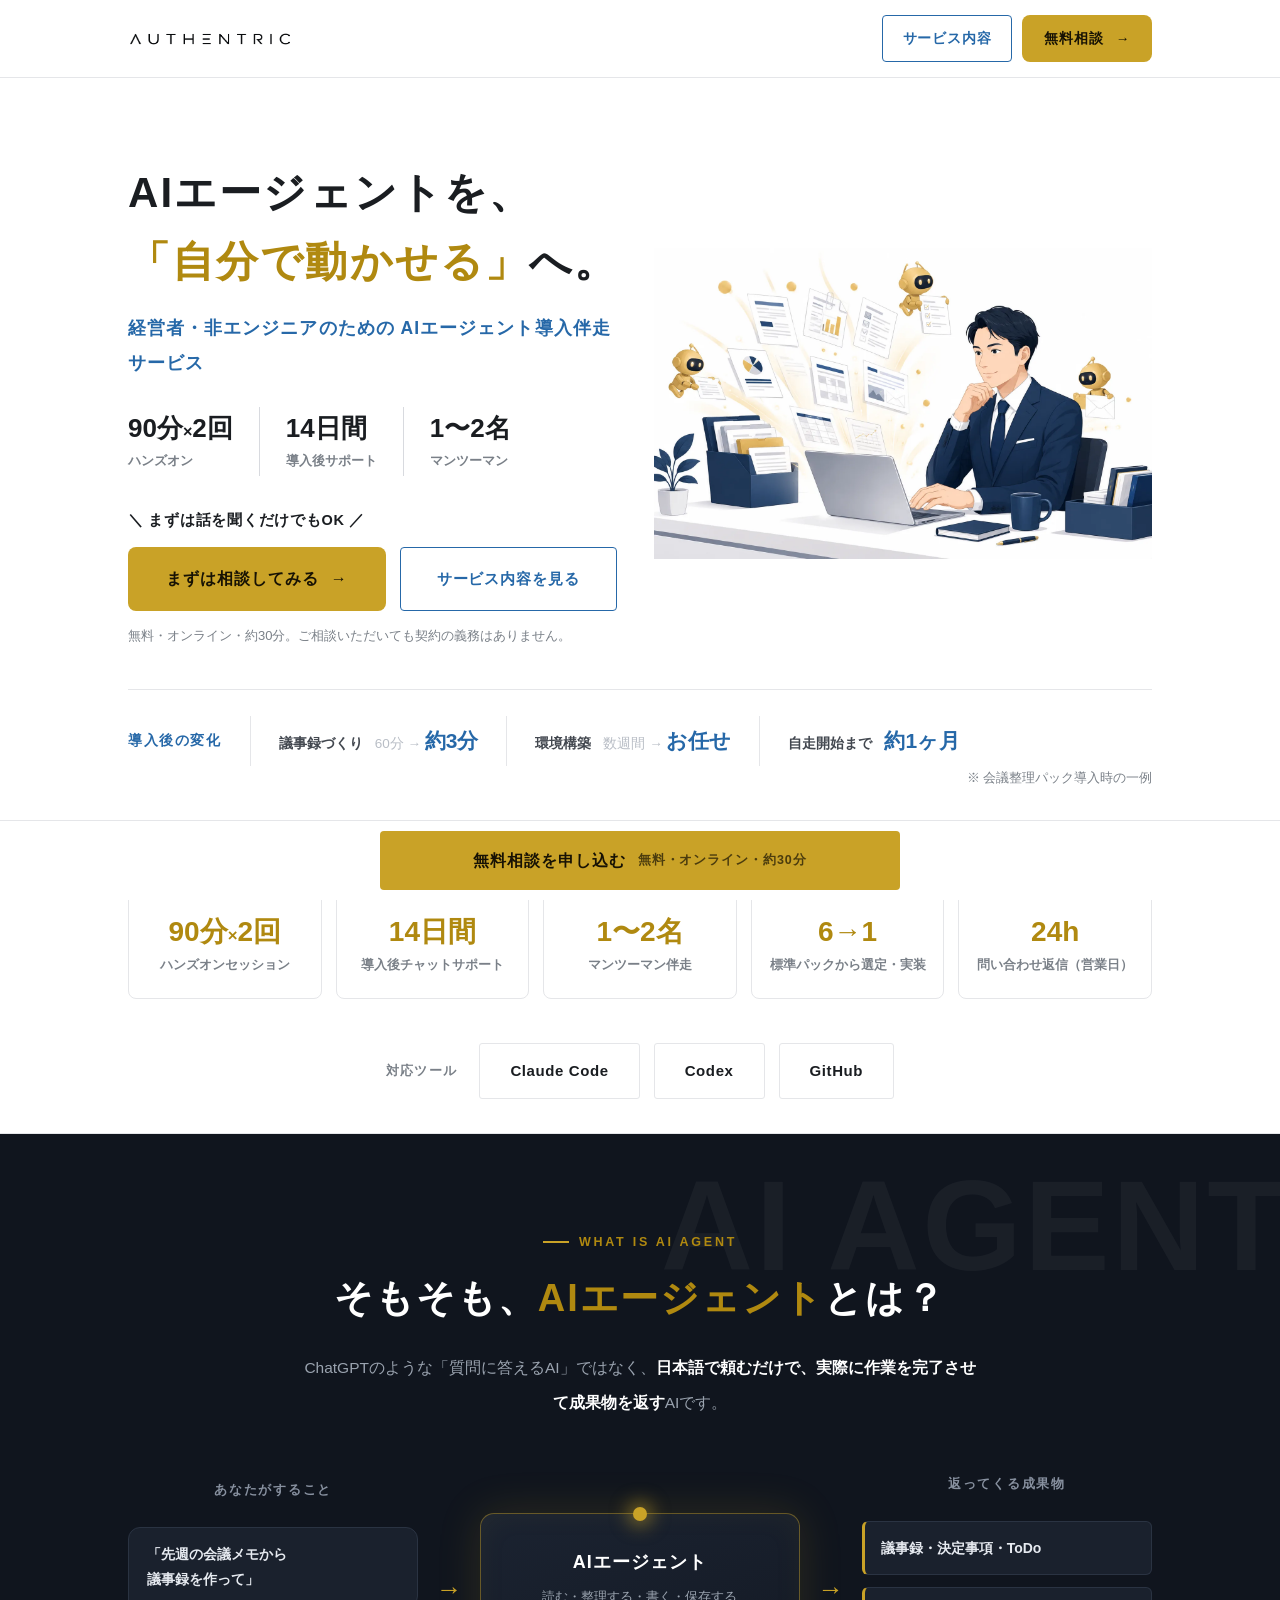
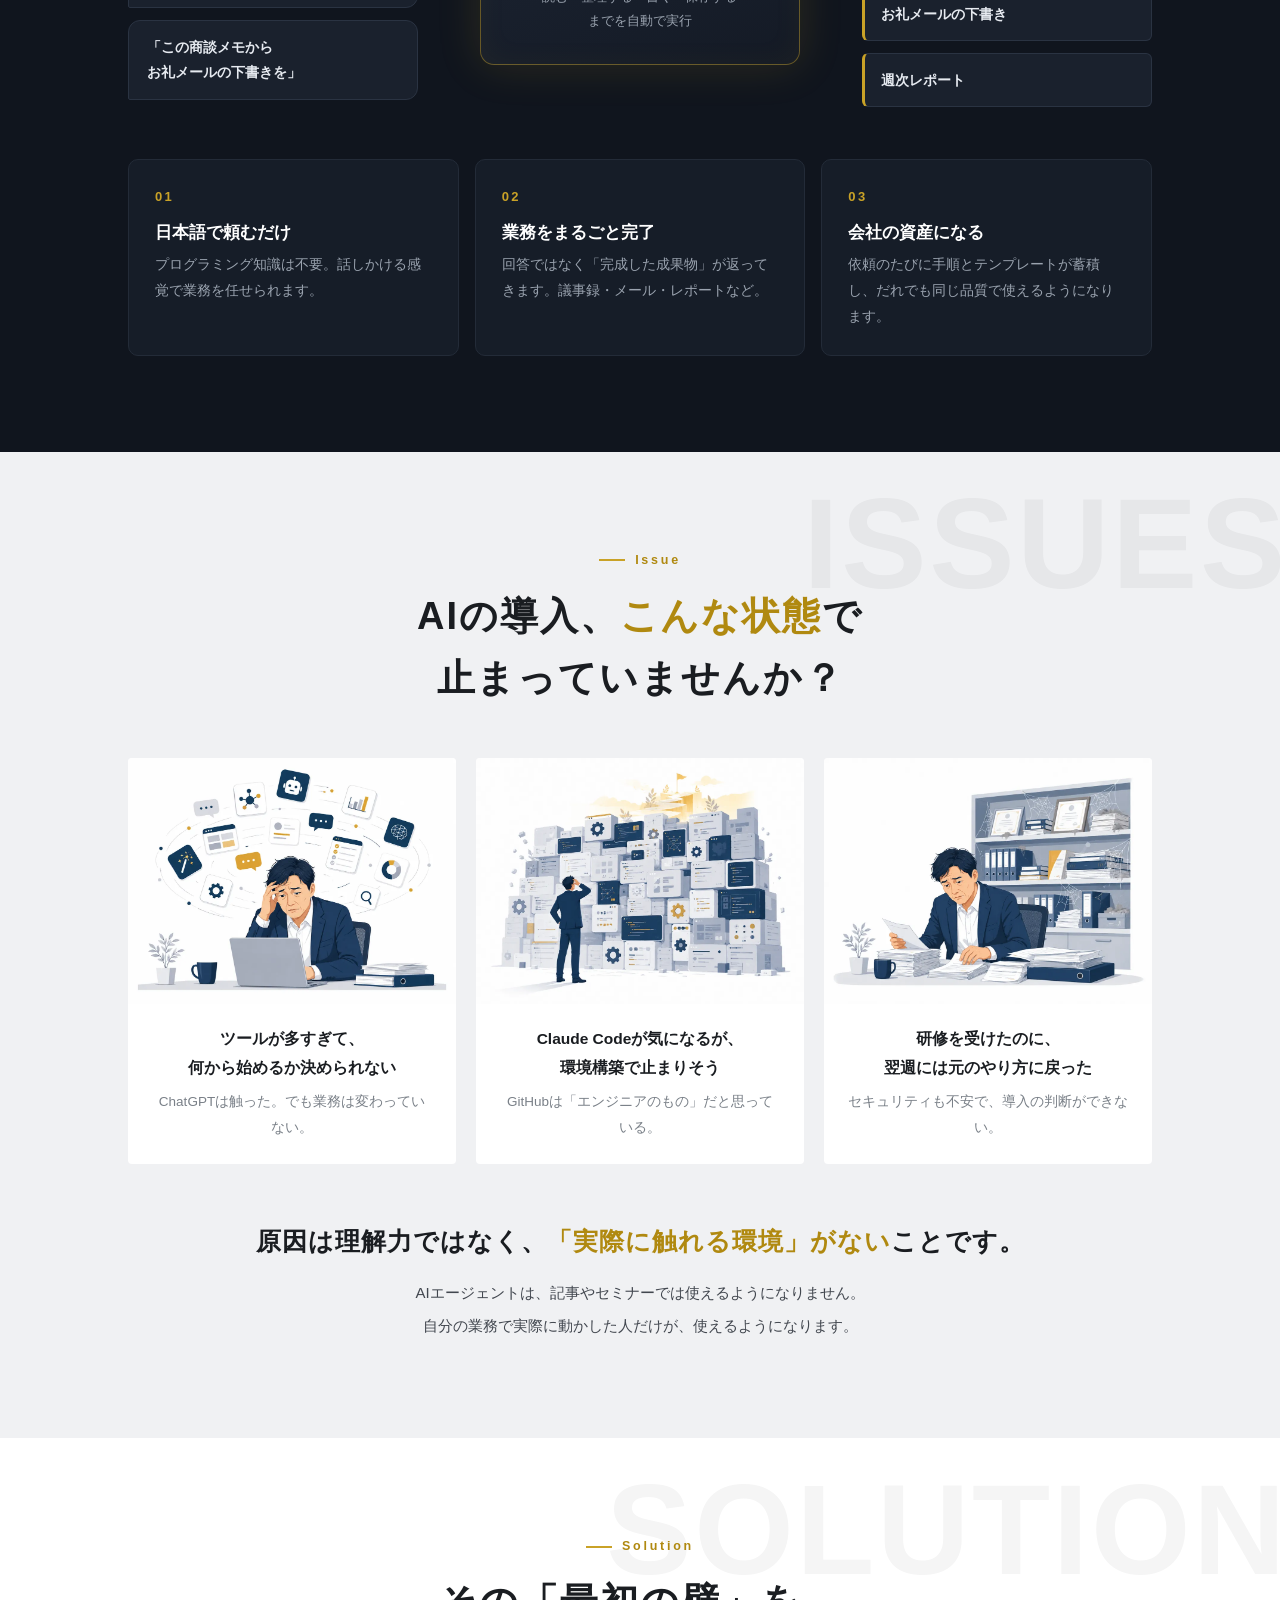
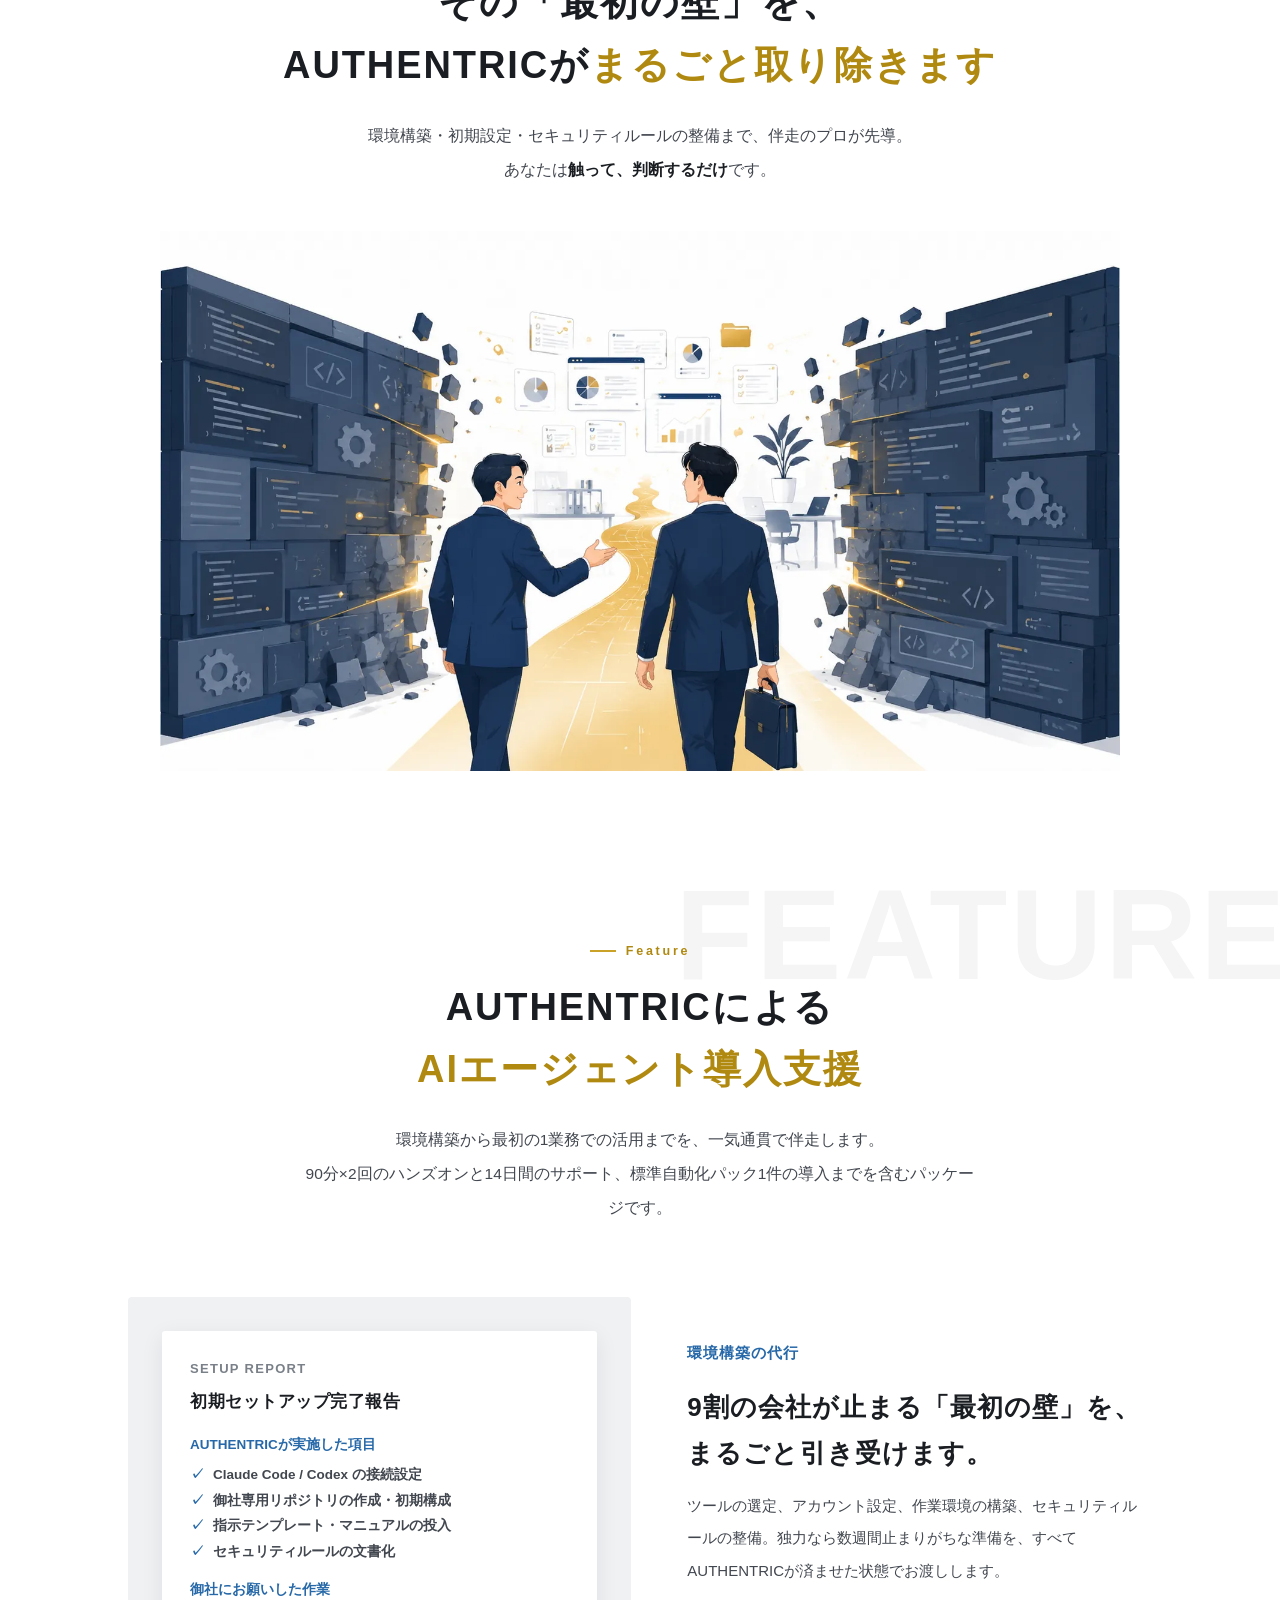
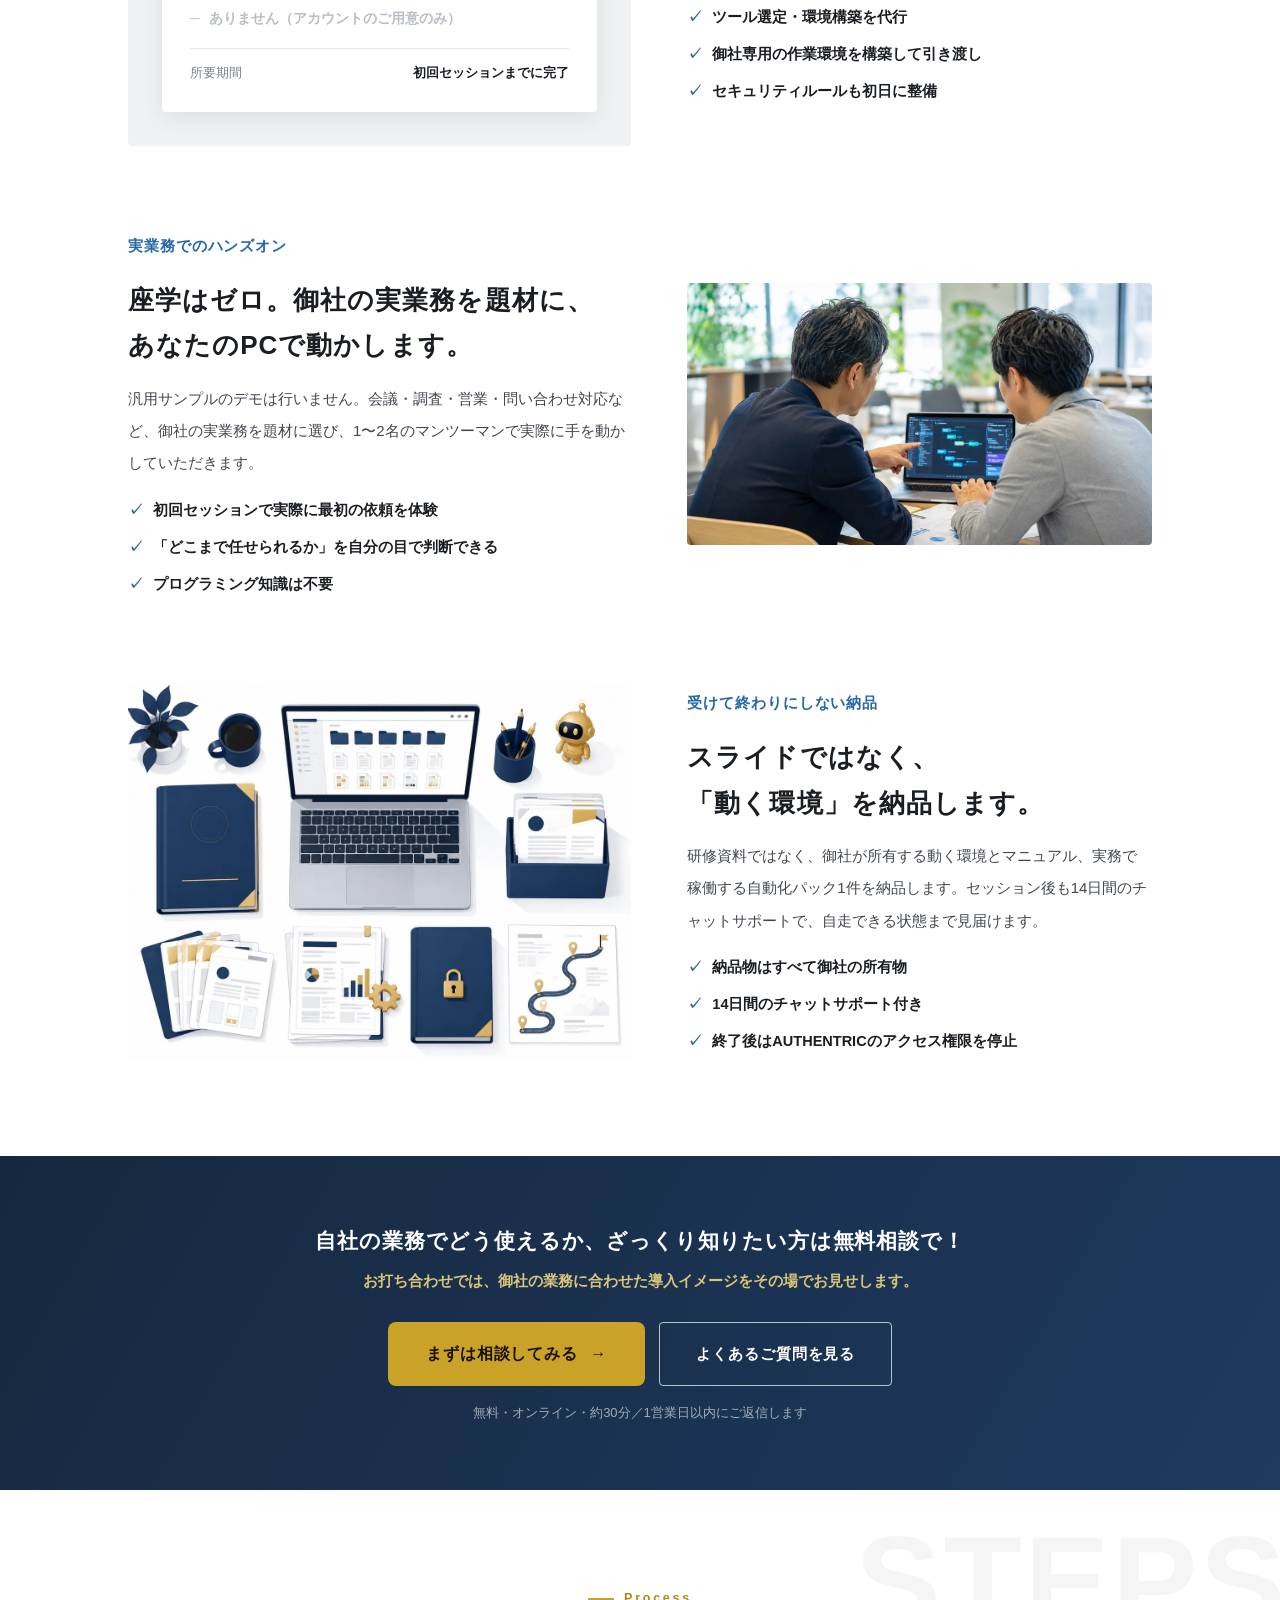
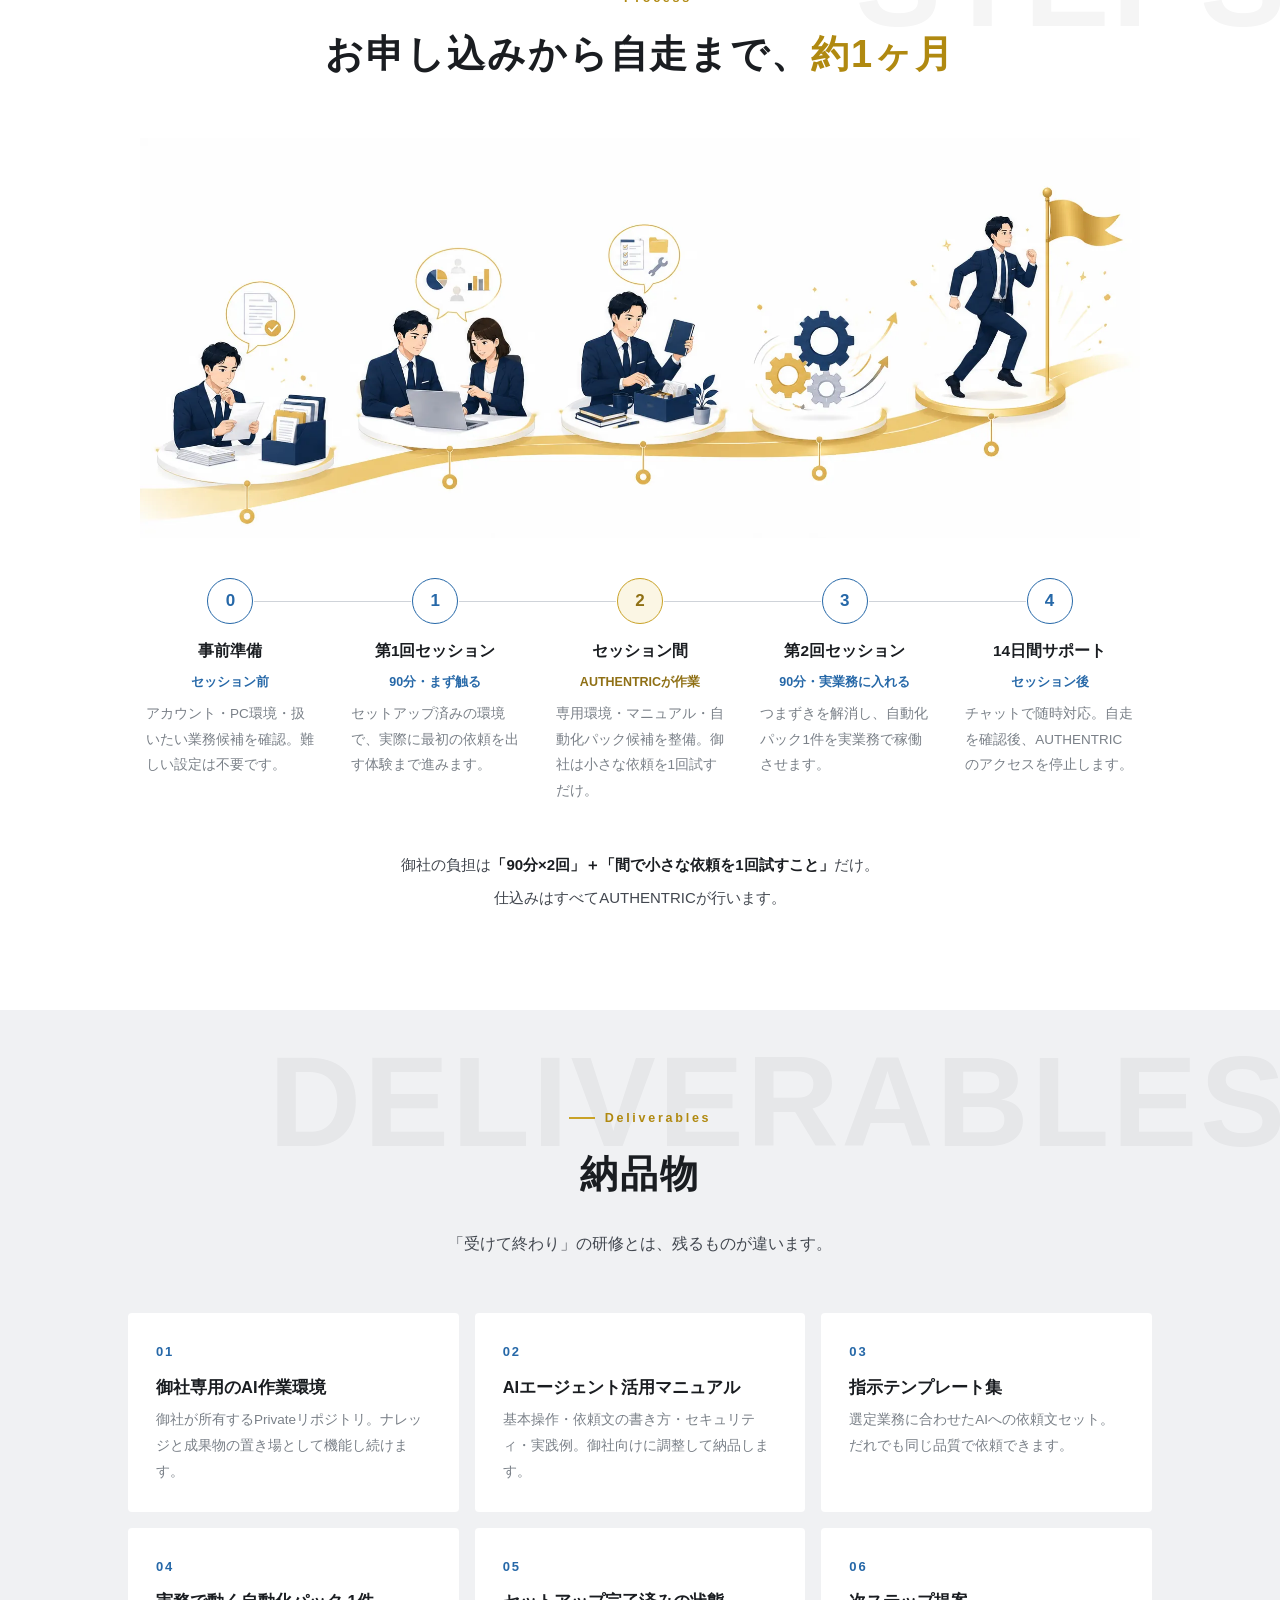
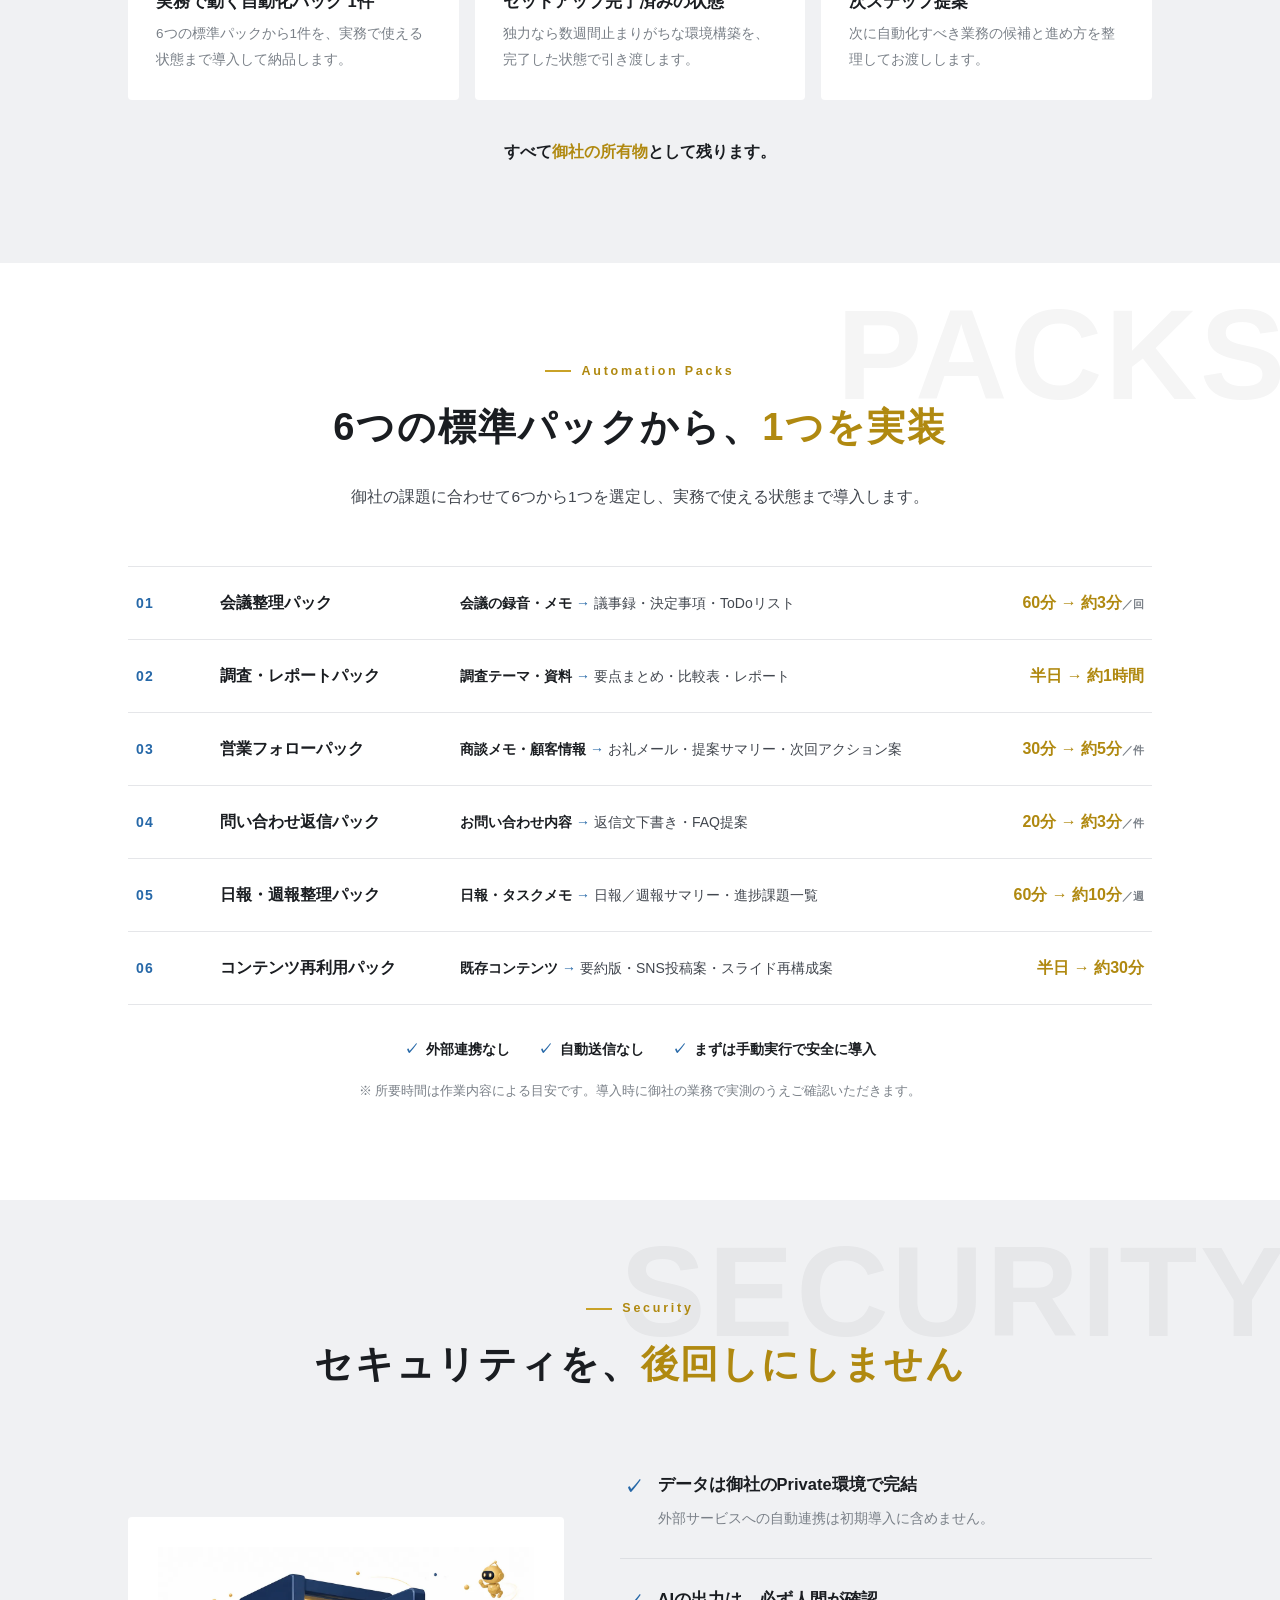
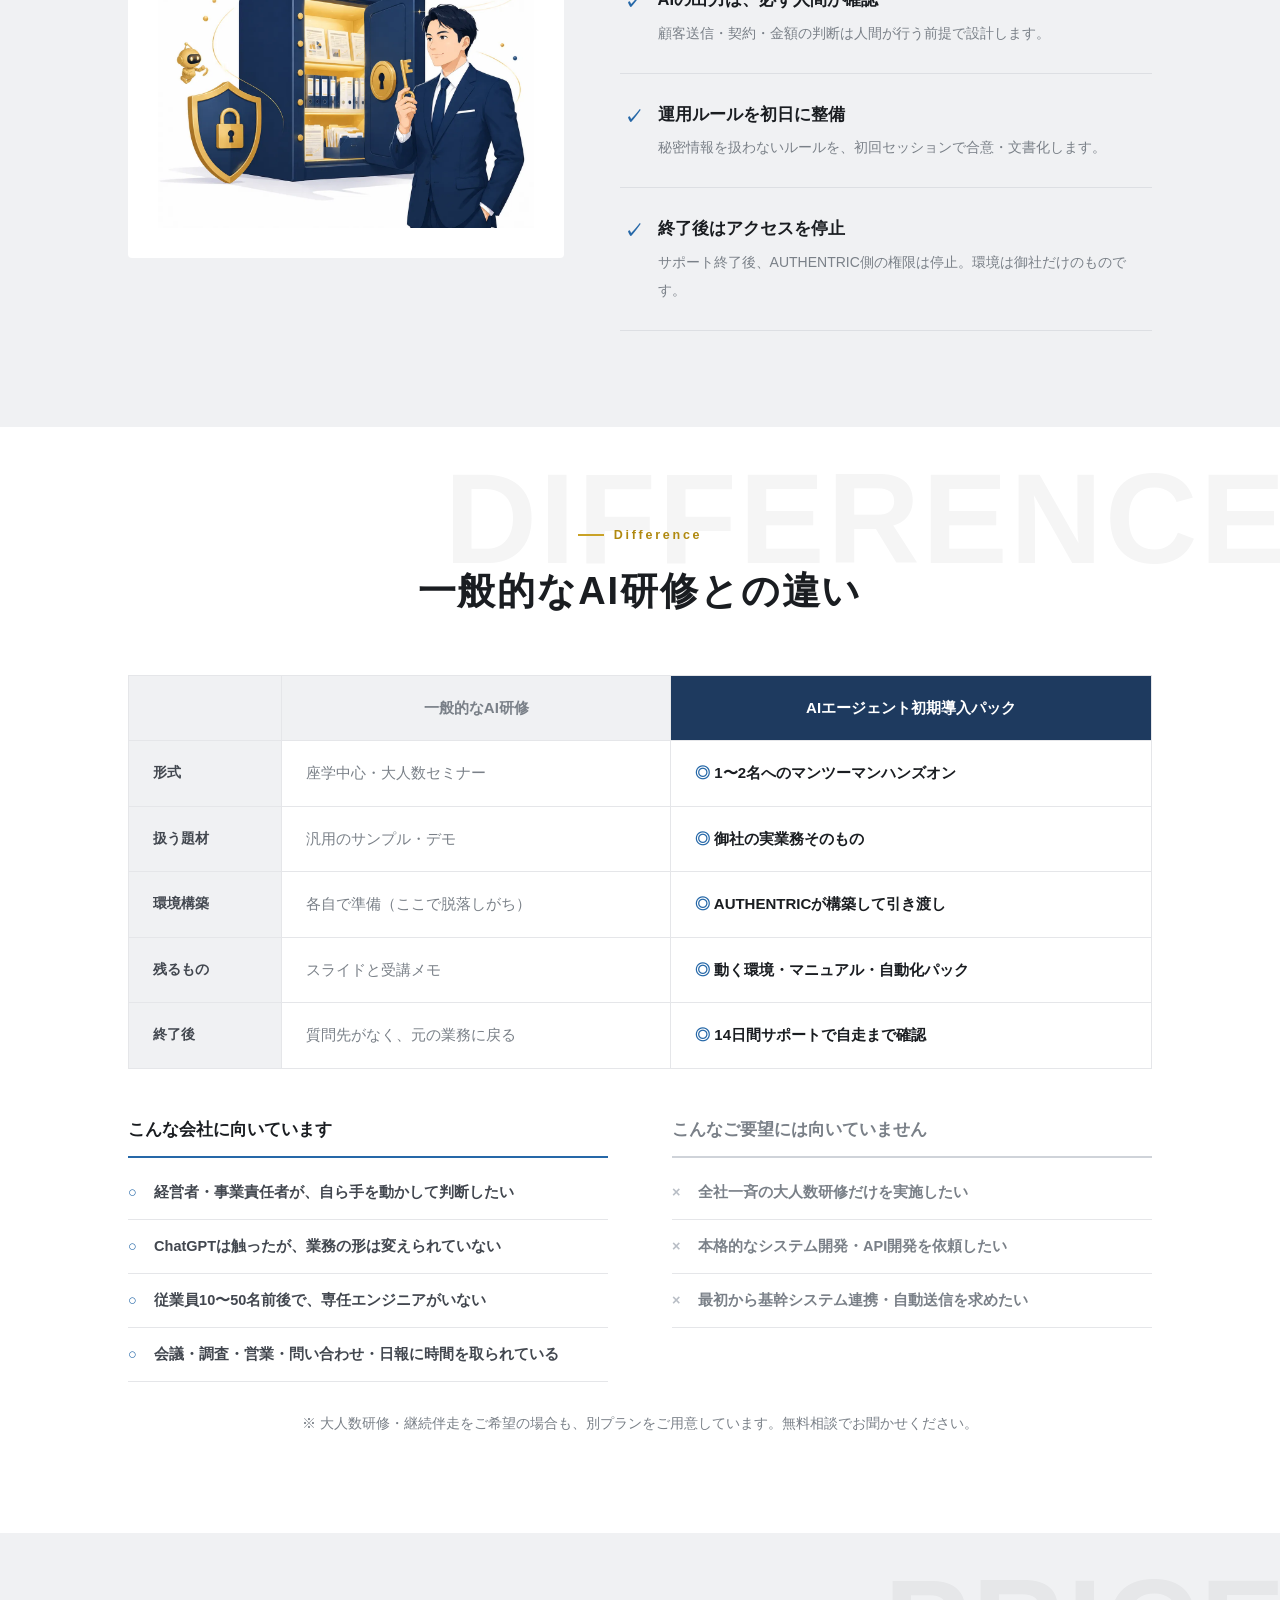
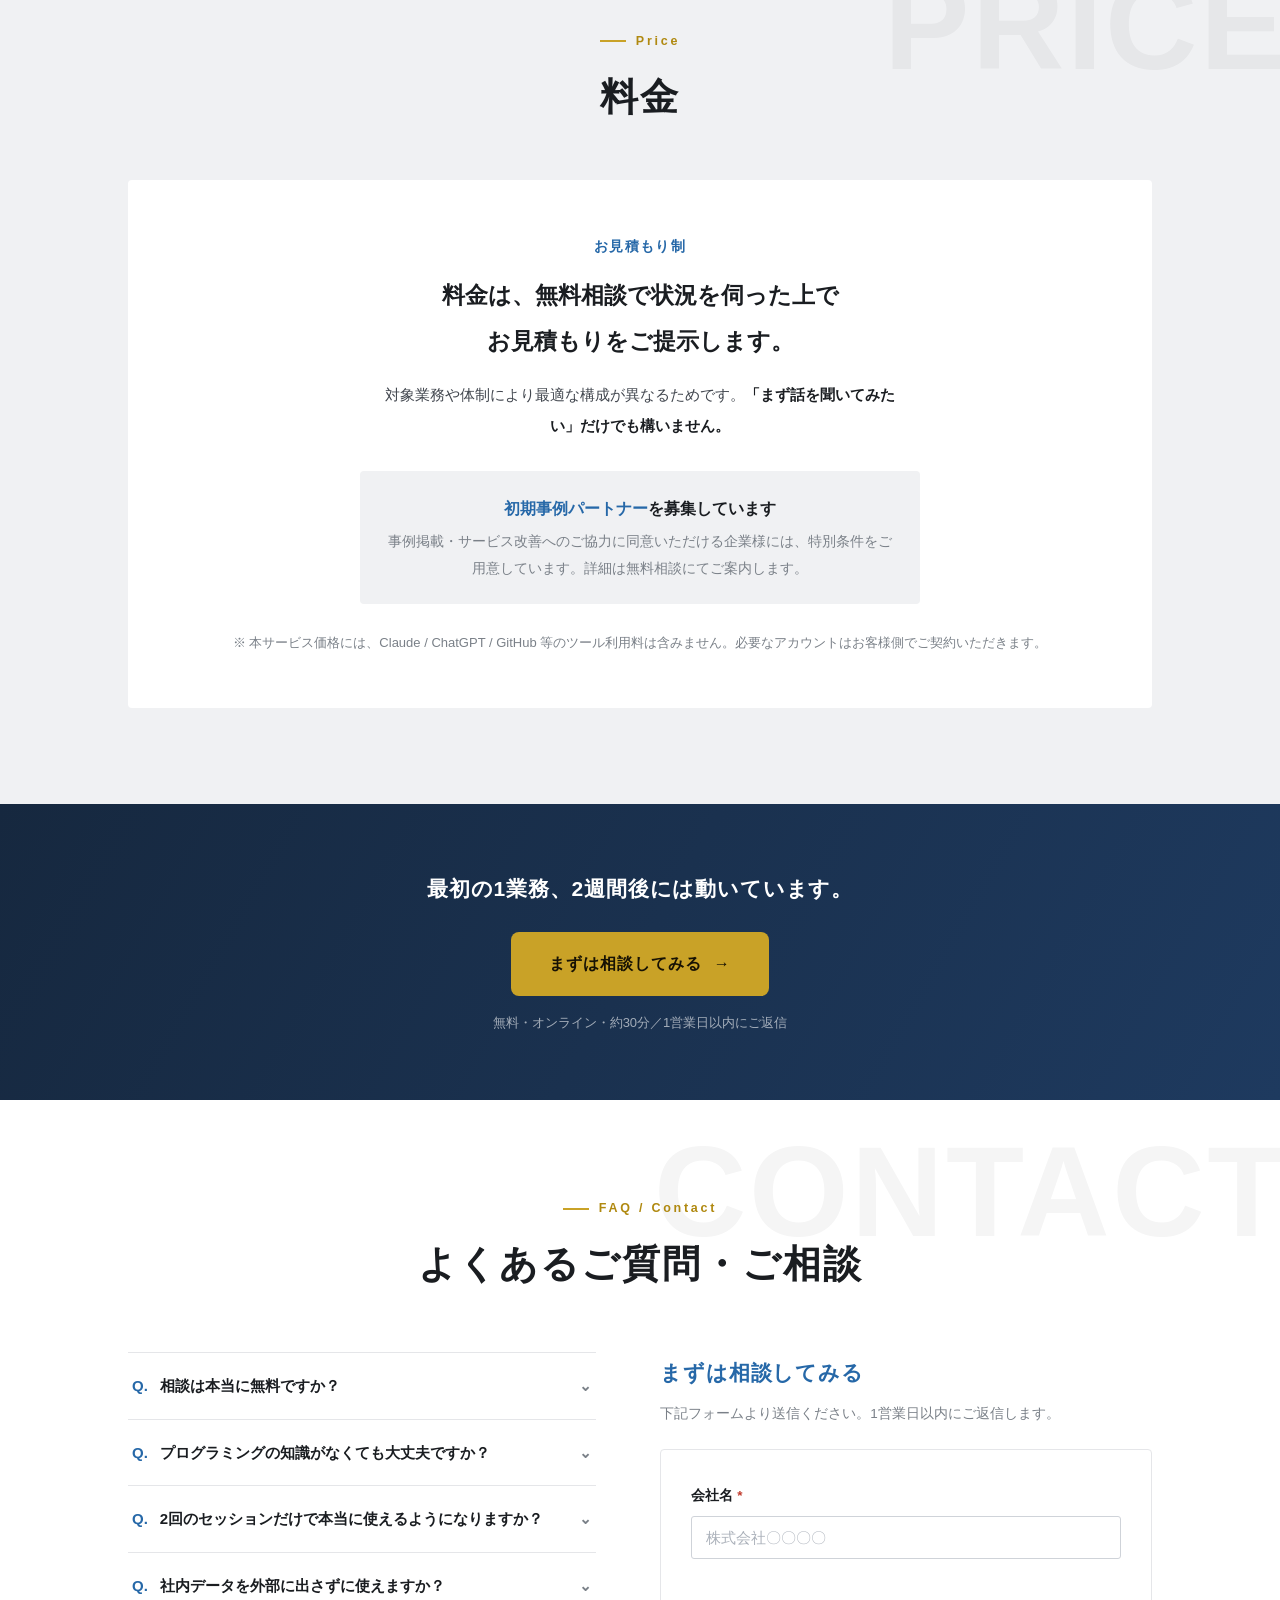
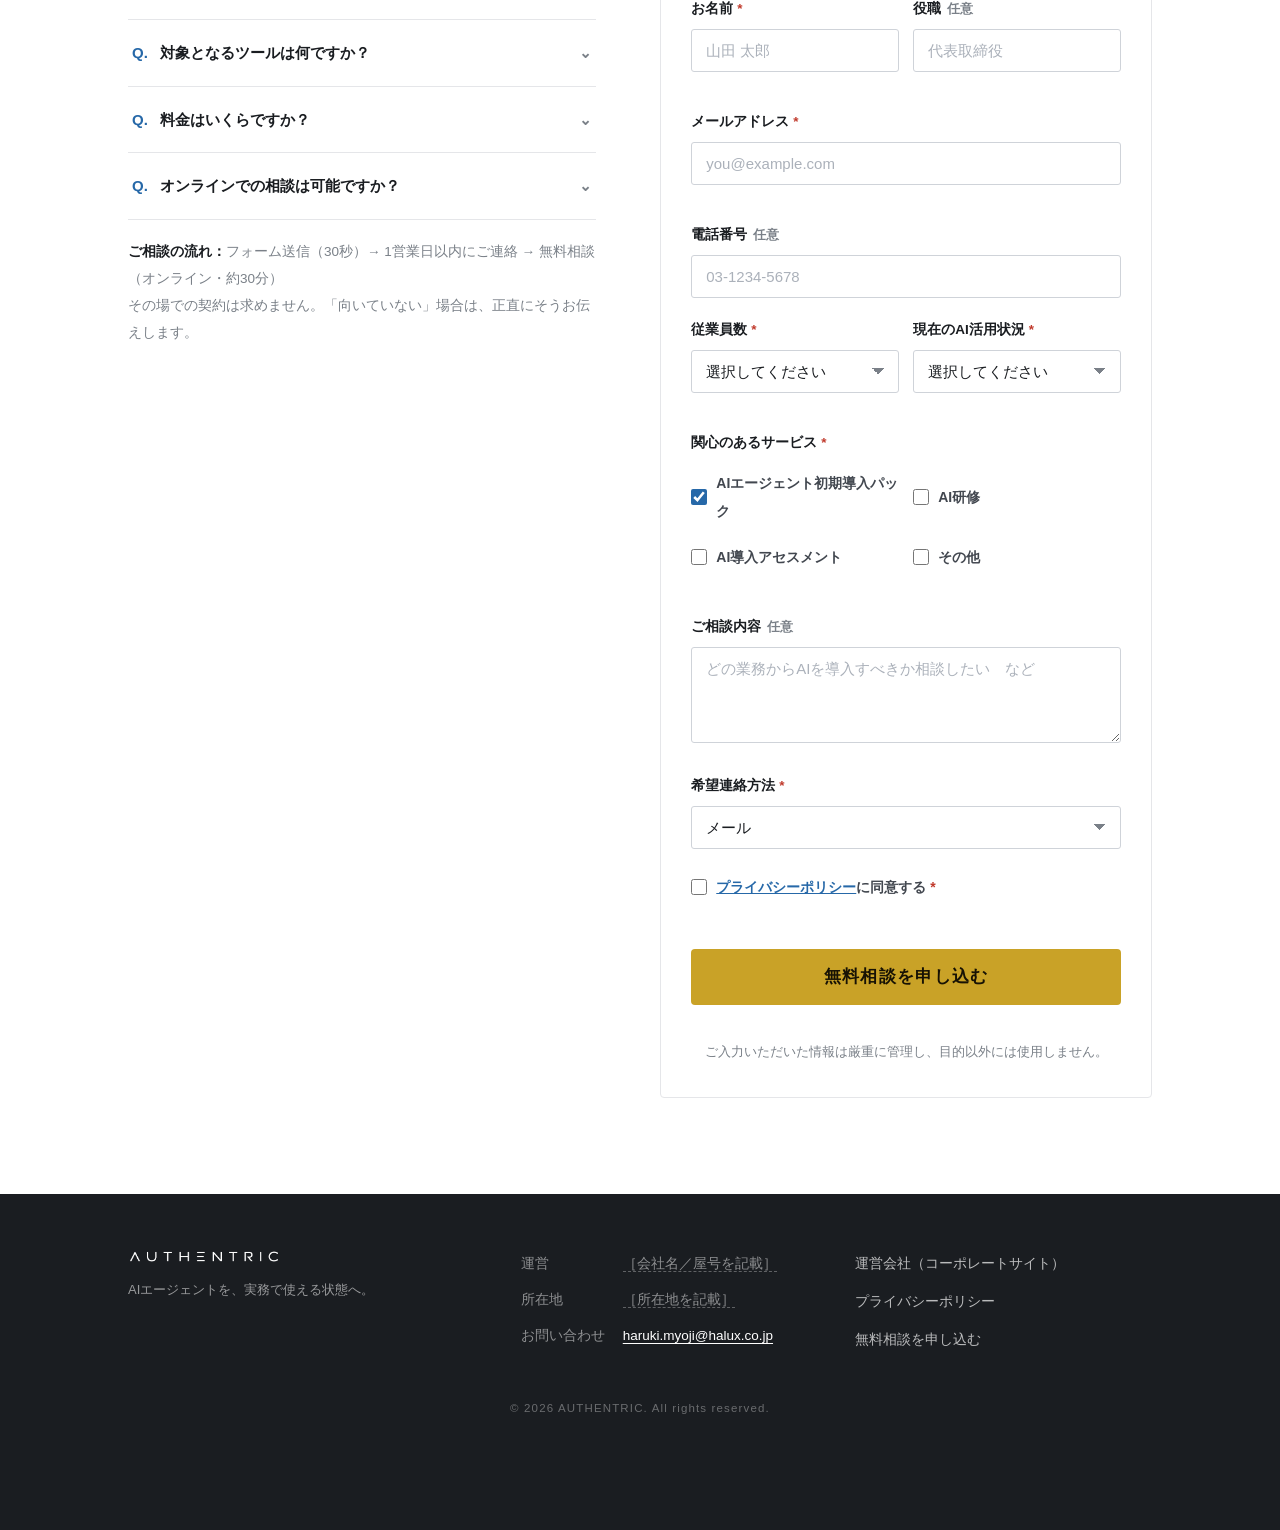
==== lp-v7/index.html @ 3927059d "feat: LP v7デザイン案をレビュー共有用に追加 (/lp-v7/) Co-Authored-By: Claude Fable 5 <noreply@anthropic.com>" ====
<!doctype html>
<html lang="ja">
<head>
<meta charset="utf-8">
<meta name="viewport" content="width=device-width, initial-scale=1">
<title>AUTHENTRIC AIエージェント初期導入パック｜経営者のためのAIエージェント導入伴走</title>
<meta name="description" content="90分×2回のハンズオンと14日間サポートで、Claude Code・Codex・GitHubを御社の最初の1業務に導入。経営者・非エンジニアのためのAIエージェント導入伴走サービス。無料相談受付中。">
<!-- 公開前のためnoindex。本公開時に削除する（README公開チェックリスト参照） -->
<meta name="robots" content="noindex">
<meta name="theme-color" content="#FFFFFF">
<script type="application/ld+json">
{
  "@context": "https://schema.org",
  "@graph": [
    {
      "@type": "Organization",
      "@id": "#org",
      "name": "AUTHENTRIC",
      "description": "経営者・非エンジニアのためのAIエージェント導入伴走サービス"
    },
    {
      "@type": "Service",
      "name": "AIエージェント初期導入パック",
      "serviceType": "AIエージェント導入支援・ハンズオントレーニング",
      "description": "90分×2回のハンズオンと14日間サポートで、Claude Code・Codex・GitHubを最初の1業務に導入する実践支援。",
      "provider": { "@id": "#org" },
      "areaServed": "JP"
    }
  ]
}
</script>
<style>
/* ============================================================
   AUTHENTRIC LP v5 — cone c-slide 準拠
   ・面で区切る（白 ⇄ 薄グレー、フッター黒）。カード枠に頼らない
   ・角丸2〜4px、影ほぼなし、罫線は最小限
   ・アクセントはテキスト1色（ブルー）＋ボタンの金のみ
   ・マーカー塗りなし・ミニUIなし・13px未満の文字なし
   ============================================================ */
:root{
  --dark:#10151E;
  --gold-txt:#B08910;
  --ink:#1A1D21;
  --body-c:#42474F;
  --muted:#7A8088;
  --blue:#2668A8;
  --navy:#1E3A5F;
  --gold:#C9A227;
  --gold-hover:#B8921F;
  --bg:#FFFFFF;
  --gray:#F0F1F3;
  --line:#E5E6E9;
  --ng:#B9BEC6;
  --font-body:"Hiragino Sans","Hiragino Kaku Gothic ProN","Yu Gothic Medium","Yu Gothic",-apple-system,BlinkMacSystemFont,"Segoe UI",sans-serif;
  --wrap:1080px;
}
*{margin:0;padding:0;box-sizing:border-box}
html{scroll-behavior:smooth}
@media (prefers-reduced-motion:reduce){html{scroll-behavior:auto}}
body{
  background:var(--bg);color:var(--body-c);
  font-family:var(--font-body);
  font-size:16px;line-height:2;
  -webkit-font-smoothing:antialiased;overflow-x:hidden;
}
img{max-width:100%;height:auto;display:block}
a{color:inherit}
::selection{background:#D9E6F4}
.sr-only{position:absolute;width:1px;height:1px;padding:0;margin:-1px;overflow:hidden;clip:rect(0 0 0 0);white-space:nowrap;border:0}
.skip-link{position:absolute;left:-9999px;top:0;background:var(--gold);color:#171204;padding:.6em 1.2em;font-weight:700;z-index:100}
.skip-link:focus{left:0}
.wrap{max-width:var(--wrap);margin:0 auto;padding:0 28px}
.sec{padding:96px 0;position:relative;overflow:hidden}
.sec--gray{background:var(--gray)}
.sec--dark{background:var(--dark);color:#C7CDD6}
.sec--dark .sec-head h2{color:#fff}
.sec--dark .sec-lead{color:#9AA3AF}
/* 背景の英字ウォーターマーク */
.wm{
  position:absolute;top:28px;right:-8px;z-index:0;pointer-events:none;
  font-size:clamp(64px,10vw,140px);font-weight:800;letter-spacing:.02em;
  color:rgba(26,29,33,.045);line-height:1;white-space:nowrap;user-select:none;
}
.sec--dark .wm{color:rgba(255,255,255,.045)}
.sec>.wrap{position:relative;z-index:1}

/* ---- 見出し: 「― ラベル」+ 大見出し（キーワード金） ---- */
.sec-head{text-align:center;margin-bottom:22px}
.sec-head h2{
  color:var(--ink);font-size:clamp(26px,3.8vw,38px);font-weight:800;
  line-height:1.65;letter-spacing:.05em;text-wrap:balance;
}
.gd{color:var(--gold-txt)}
.sec--dark .gd,.hero .gd{color:var(--gold-txt)}
.sec-head .cap{
  display:inline-flex;align-items:center;gap:10px;margin-bottom:12px;
  font-size:12.5px;font-weight:800;color:var(--gold-txt);letter-spacing:.22em;
}
.sec-head .cap::before{content:"";width:26px;height:2px;background:var(--gold)}
.sec-head{display:flex;flex-direction:column;align-items:center}
.sec-lead{
  text-align:center;font-size:15.5px;color:var(--body-c);max-width:44em;
  margin:0 auto;line-height:2.2;
}
.sec-lead b{color:var(--ink);font-weight:800}
.sec--dark .sec-lead b{color:#fff}
.blue{color:var(--blue)}

/* 解決の1枚絵 */
.solve-sec{padding-bottom:72px}
.solve-img{max-width:960px;margin:44px auto 0}
.solve-img img{width:100%;height:auto}

/* ---- ボタン ---- */
.btn{
  display:inline-flex;align-items:center;justify-content:center;
  text-decoration:none;border-radius:4px;font-weight:800;letter-spacing:.06em;
  transition:opacity .15s ease,background .15s ease;cursor:pointer;
}
.btn--gold{background:var(--gold);color:#171204;padding:16px 38px;font-size:16px;border-radius:8px;gap:12px}
.btn--gold::after{content:"→";font-weight:900;transition:transform .15s ease}
.btn--gold:hover{background:var(--gold-hover)}
.btn--gold:hover::after{transform:translateX(4px)}
.btn--line{border:1.5px solid var(--blue);color:var(--blue);background:#fff;padding:15px 36px;font-size:15px}
.btn--line:hover{background:#F3F8FD}
.btn:focus-visible{outline:3px solid var(--navy);outline-offset:2px}
.btn-row{display:flex;gap:14px;flex-wrap:wrap}

/* ============================================================
   header
   ============================================================ */
.topbar{
  position:sticky;top:0;z-index:40;background:rgba(255,255,255,.95);
  backdrop-filter:blur(8px);border-bottom:1px solid var(--line);
}
.topbar-inner{
  max-width:var(--wrap);margin:0 auto;padding:15px 28px;
  display:flex;align-items:center;justify-content:space-between;gap:16px;
}
.brand-img{height:14px;width:auto}
.topbar-nav{display:flex;gap:10px;align-items:center}
.topbar-nav .btn--line{padding:9px 20px;font-size:13.5px}
.topbar-nav .btn--gold{padding:10px 22px;font-size:13.5px}

/* ============================================================
   FV（cone式: 左コピー・右成果ビジュアル）
   ============================================================ */
.hero{background:#fff;padding:80px 0 56px;overflow:hidden}
.hero-grid{display:grid;grid-template-columns:.9fr 1.1fr;gap:36px;align-items:center}
.hero h1{
  color:var(--ink);font-size:clamp(27px,4.2vw,42px);font-weight:800;
  line-height:1.65;letter-spacing:.05em;margin-bottom:14px;
}
.hero h1 .nw{white-space:nowrap}
.hero-sub{
  color:var(--blue);font-size:clamp(15px,2vw,17.5px);font-weight:800;
  letter-spacing:.06em;margin-bottom:26px;
}
.hero-specs{display:flex;gap:0;margin-bottom:30px;flex-wrap:wrap}
.hero-spec{padding:2px 26px;border-left:1px solid #D8DADF}
.hero-spec:first-child{border-left:none;padding-left:0}
.hero-spec .n{color:var(--ink);font-size:clamp(20px,2.6vw,26px);font-weight:800;line-height:1.5;white-space:nowrap}
.hero-spec .n small{font-size:.62em}
.hero-spec .l{font-size:13px;color:var(--muted);font-weight:600}
.hero-note{font-size:14.5px;font-weight:800;color:var(--ink);letter-spacing:.05em;margin-bottom:12px}
.hero-under{font-size:13px;color:var(--muted);margin-top:12px}

/* 右: キービジュアル＋重ねる成果カード */
/* 右: キービジュアル（重ね物なし） */
.kv-wrap>img{width:100%;height:auto}

/* ヒーロー下: 導入後の変化ストリップ */
.result-strip{
  margin-top:40px;padding-top:26px;border-top:1px solid var(--line);
  display:flex;align-items:center;gap:0;flex-wrap:wrap;
}
.rs-label{
  color:var(--blue);font-size:13.5px;font-weight:800;letter-spacing:.12em;
  padding-right:28px;white-space:nowrap;
}
.rs-item{
  display:flex;align-items:baseline;gap:12px;
  padding:4px 28px;border-left:1px solid var(--line);
}
.rs-item .k{font-size:13.5px;font-weight:700;color:var(--body-c);white-space:nowrap}
.rs-item .v{font-size:13.5px;color:var(--muted);white-space:nowrap}
.rs-item .v s{text-decoration:none;color:var(--ng)}
.rs-item .v s::after{content:" → ";color:var(--ng)}
.rs-item .v b{color:var(--blue);font-size:21px;font-weight:800}
.rs-note{margin-left:auto;font-size:12.5px;color:var(--muted);padding-left:20px}

/* ============================================================
   数字タイル帯
   ============================================================ */
.statbar{padding:44px 0 10px;background:#fff}
.statbar-grid{display:grid;grid-template-columns:repeat(5,1fr);gap:14px}
.stat{
  background:#fff;border:1px solid var(--line);border-radius:8px;
  padding:20px 12px;text-align:center;
}
.stat .n{
  color:var(--gold-txt);font-size:clamp(21px,2.6vw,28px);font-weight:800;
  line-height:1.4;white-space:nowrap;
}
.stat .n small{font-size:.6em;font-weight:800}
.stat .l{font-size:12.5px;color:var(--muted);font-weight:700;margin-top:2px}

/* ============================================================
   対応ツール帯
   ============================================================ */
.tools{padding:34px 0;border-bottom:1px solid var(--line)}
.tools-inner{display:flex;align-items:center;justify-content:center;gap:14px;flex-wrap:wrap}
.tools .t-label{font-size:13px;color:var(--muted);font-weight:600;letter-spacing:.1em;margin-right:8px}
.tools .t-item{
  border:1px solid var(--line);border-radius:3px;padding:12px 30px;
  font-size:15px;font-weight:800;color:var(--ink);letter-spacing:.04em;
}

/* ============================================================
   AIエージェントとは（ダーク・発光ダイアグラム）
   ============================================================ */
.agent-diagram{
  display:grid;grid-template-columns:1fr auto 1.1fr auto 1fr;gap:18px;align-items:center;
  margin-top:52px;
}
.ad-label{font-size:12.5px;font-weight:800;letter-spacing:.14em;color:#8891A0;margin-bottom:12px;text-align:center}
.ad-col{display:flex;flex-direction:column;gap:12px}
.ad-bubble{
  background:#1A212D;border:1px solid #2A3342;border-radius:12px 12px 12px 2px;
  padding:14px 18px;font-size:14px;font-weight:700;color:#E6EAF0;line-height:1.8;
}
.ad-arrow{color:var(--gold);font-size:26px;font-weight:900;text-align:center}
.ad-core-box{
  position:relative;text-align:center;border-radius:14px;padding:30px 22px;
  background:linear-gradient(160deg,#1B2331,#141A25);
  border:1px solid rgba(201,162,39,.45);
  box-shadow:0 0 44px rgba(201,162,39,.16),inset 0 0 30px rgba(201,162,39,.05);
}
.ad-core-glow{
  position:absolute;top:-7px;left:50%;transform:translateX(-50%);
  width:14px;height:14px;border-radius:50%;background:var(--gold);
  box-shadow:0 0 18px 5px rgba(201,162,39,.55);
}
.ad-core-name{color:#fff;font-size:18px;font-weight:800;letter-spacing:.06em;margin-bottom:6px}
.ad-core-sub{color:#9AA3AF;font-size:12.5px;line-height:1.9}
.ad-out{
  background:#1A212D;border:1px solid #2A3342;border-left:3px solid var(--gold);
  border-radius:6px;padding:12px 16px;font-size:14px;font-weight:800;color:#E6EAF0;
}
.what-points{display:grid;grid-template-columns:repeat(3,1fr);gap:16px;margin-top:52px}
.wp-item{background:#161D28;border:1px solid #232B38;border-radius:10px;padding:24px 26px}
.wp-item .wp-no{color:var(--gold);font-size:13px;font-weight:800;letter-spacing:.18em;display:block;margin-bottom:8px}
.wp-item h4{color:#fff;font-size:16.5px;font-weight:800;margin-bottom:6px;line-height:1.7}
.wp-item p{font-size:13.5px;color:#9AA3AF;line-height:1.95}

/* ============================================================
   課題
   ============================================================ */
.issue-grid{display:grid;grid-template-columns:repeat(3,1fr);gap:20px;margin-top:48px}
.issue-item{background:#fff;border-radius:4px;overflow:hidden}
.issue-item img{width:100%;aspect-ratio:4/3;object-fit:cover}
.issue-item .it-body{padding:20px 24px 24px;text-align:center}
.issue-item p{font-size:15.5px;font-weight:800;color:var(--ink);line-height:1.9}
.issue-item p span{display:block;font-size:13.5px;font-weight:500;color:var(--muted);margin-top:6px}
.issue-close{
  margin-top:52px;text-align:center;
}
.issue-close .ic-main{
  font-size:clamp(19px,2.8vw,25px);font-weight:800;color:var(--ink);
  line-height:2;letter-spacing:.04em;
}
.issue-close .ic-sub{font-size:15px;color:var(--body-c);margin-top:10px;line-height:2.2}

/* ============================================================
   Feature（cone式: 画像パネル × テキスト）
   ============================================================ */
.feat-rows{display:grid;gap:84px;margin-top:72px}
.feat-row{display:grid;grid-template-columns:1.04fr .96fr;gap:56px;align-items:center}
.feat-row:nth-child(even) .f-vis{order:2}
.feat-row:nth-child(even) .f-txt{order:1}
.f-vis{background:var(--gray);border-radius:4px;padding:34px}
.feat-row:nth-child(even) .f-vis{background:var(--gray)}
.f-vis img{border-radius:3px}
.f-label{color:var(--blue);font-size:14px;font-weight:800;letter-spacing:.06em;margin-bottom:10px}
.f-txt h3{
  color:var(--ink);font-size:clamp(20px,2.8vw,26px);font-weight:800;
  line-height:1.75;letter-spacing:.04em;margin-bottom:14px;text-wrap:balance;
}
.f-txt>p{font-size:15px;line-height:2.15;margin-bottom:16px}
.f-checks{list-style:none;display:grid;gap:8px}
.f-checks li{
  display:flex;gap:10px;align-items:baseline;font-size:14.5px;font-weight:700;color:var(--ink);
}
.f-checks li::before{content:"✓";color:var(--blue);font-weight:800;flex:none}

/* 実物風ドキュメント（Featureビジュアル用） */
.doc{
  background:#fff;border-radius:3px;box-shadow:0 6px 22px rgba(26,29,33,.08);
  padding:26px 28px;font-size:13.5px;line-height:1.9;
}
.doc .doc-cap{color:var(--muted);font-size:13px;letter-spacing:.1em;margin-bottom:4px;font-weight:600}
.doc .doc-title{color:var(--ink);font-size:17px;font-weight:800;margin-bottom:14px;letter-spacing:.03em}
.doc .doc-sec{color:var(--blue);font-size:13.5px;font-weight:800;margin:12px 0 4px}
.doc .doc-row{display:flex;gap:9px;align-items:baseline;color:var(--body-c);font-weight:600}
.doc .doc-row::before{content:"✓";color:var(--blue);font-weight:800;flex:none}
.doc .doc-row.mut{color:var(--ng)}
.doc .doc-row.mut::before{content:"─";color:var(--ng)}
.doc .doc-foot{
  margin-top:16px;padding-top:12px;border-top:1px solid var(--line);
  font-size:13px;color:var(--muted);display:flex;justify-content:space-between;gap:10px;flex-wrap:wrap;
}
.doc .doc-foot b{color:var(--ink)}

/* ============================================================
   CTA帯（会話調・ネイビー面）
   ============================================================ */
.ctaband{background:var(--gray);padding:64px 0;text-align:center}
.ctaband .cb-main{font-size:clamp(17px,2.4vw,21px);font-weight:800;color:var(--ink);line-height:2;letter-spacing:.04em}
.ctaband .cb-sub{font-size:15px;font-weight:700;color:var(--blue);margin-top:4px;margin-bottom:26px;line-height:2}
.ctaband .btn-row{justify-content:center}
.ctaband .cb-under{font-size:13px;color:var(--muted);margin-top:14px}
.ctaband--navy{background:linear-gradient(120deg,#16283F,#1E3A5F)}
.ctaband--navy .cb-main{color:#fff}
.ctaband--navy .cb-sub{color:#D8C57A}
.ctaband--navy .cb-under{color:rgba(255,255,255,.6)}
.ctaband--navy .btn--line{background:transparent;border-color:rgba(255,255,255,.7);color:#fff}
.ctaband--navy .btn--line:hover{background:rgba(255,255,255,.1)}

/* ============================================================
   進め方
   ============================================================ */
.road{max-width:1000px;margin:52px auto 0}
.road img{width:100%;height:auto}
.steps{display:grid;grid-template-columns:repeat(5,1fr);gap:0;margin-top:40px}
.step{position:relative;padding:0 18px;text-align:center}
.step::before{
  content:"";position:absolute;top:23px;left:calc(-50% + 24px);right:calc(50% + 24px);
  height:1.5px;background:#CFD3D9;
}
.step:first-child::before{display:none}
.step .s-num{
  width:46px;height:46px;border-radius:50%;margin:0 auto 14px;
  border:1.5px solid var(--blue);color:var(--blue);background:#fff;
  font-size:17px;font-weight:800;display:grid;place-items:center;position:relative;
}
.step--gold .s-num{border-color:var(--gold);color:#8F7015;background:#FBF6E4}
.step h4{color:var(--ink);font-size:15.5px;font-weight:800;line-height:1.7;margin-bottom:6px}
.step .s-tag{display:block;font-size:12.5px;color:var(--blue);font-weight:700;margin-bottom:6px}
.step--gold .s-tag{color:#8F7015}
.step p{font-size:13.5px;color:var(--muted);line-height:1.9;text-align:left}
.steps-note{
  margin-top:44px;text-align:center;font-size:15px;color:var(--body-c);line-height:2.2;
}
.steps-note b{color:var(--ink)}

/* ============================================================
   納品物
   ============================================================ -- */
.dl-grid{display:grid;grid-template-columns:repeat(3,1fr);gap:16px;margin-top:52px}
.dl-item{background:#fff;border-radius:4px;padding:26px 28px}
.dl-item .d-no{color:var(--blue);font-size:13px;font-weight:800;letter-spacing:.14em;margin-bottom:8px}
.dl-item h4{color:var(--ink);font-size:16.5px;font-weight:800;margin-bottom:6px;line-height:1.7}
.dl-item p{font-size:13.5px;color:var(--muted);line-height:1.95}
.dl-note{margin-top:36px;text-align:center;font-size:15.5px;font-weight:800;color:var(--ink)}


/* ============================================================
   自動化パック
   ============================================================ */
.pack-list{margin-top:52px;border-top:1px solid var(--line)}
.pack-row{
  display:grid;grid-template-columns:64px 220px 1fr 150px;gap:20px;align-items:baseline;
  padding:20px 8px;border-bottom:1px solid var(--line);
}
.p-eff{
  color:var(--gold-txt);font-size:16px;font-weight:800;white-space:nowrap;text-align:right;
}
.p-eff small{font-size:.7em;font-weight:700;color:var(--muted)}
.pack-row .p-no{color:var(--blue);font-size:14px;font-weight:800;letter-spacing:.08em}
.pack-row h4{color:var(--ink);font-size:16px;font-weight:800}
.pack-row p{font-size:14px;color:var(--body-c)}
.pack-row p b{color:var(--ink);font-weight:700}
.pack-row .arr{color:var(--blue);font-weight:800;padding:0 4px}
.pack-note{margin-top:30px;display:flex;justify-content:center;gap:28px;flex-wrap:wrap;list-style:none}
.pack-note li{font-size:14px;font-weight:700;color:var(--ink);display:flex;gap:8px;align-items:center}
.pack-note li::before{content:"✓";color:var(--blue);font-weight:800}
.pack-disc{margin-top:16px;text-align:center;font-size:12.5px;color:var(--muted)}

/* ============================================================
   セキュリティ（面に直接・罫線区切り）
   ============================================================ */
.sec-split{display:grid;grid-template-columns:.9fr 1.1fr;gap:56px;align-items:center;margin-top:48px}
.sec-fig{background:#fff;border-radius:4px;padding:30px}
.sec-fig img{width:100%;height:auto}
.sec-list{display:grid;gap:0}
.sec-grid2{display:grid;grid-template-columns:1fr 1fr;gap:0 64px;margin-top:40px}
.sec-item{padding:26px 4px;border-bottom:1px solid #DDDFE3;display:flex;gap:16px;align-items:flex-start}
.sec-item .s-chk{color:var(--blue);font-weight:800;font-size:18px;flex:none;line-height:1.9}
.sec-item h4{color:var(--ink);font-size:16.5px;font-weight:800;line-height:1.8;margin-bottom:4px}
.sec-item p{font-size:14px;color:var(--muted);line-height:2}

/* ============================================================
   比較表
   ============================================================ */
.cmp-scroll{overflow-x:auto;margin-top:52px}
.cmp{width:100%;min-width:680px;border-collapse:collapse;font-size:15px;background:#fff}
.cmp th,.cmp td{padding:18px 24px;text-align:left;vertical-align:top;line-height:1.9;border:1px solid var(--line)}
.cmp thead th{font-size:15px;text-align:center}
.cmp thead th:first-child{background:var(--gray);width:15%}
.cmp thead th.g{background:var(--gray);color:var(--muted);width:38%;font-weight:800}
.cmp thead th.a{background:var(--navy);color:#fff;width:47%;font-weight:800}
.cmp tbody th{background:var(--gray);font-size:14px;color:var(--body-c);font-weight:800;white-space:nowrap}
.cmp td.g{color:var(--muted)}
.cmp td.a{font-weight:800;color:var(--ink)}
.cmp td.a::before{content:"◎ ";color:var(--blue);font-weight:800}

/* 向き不向き */
.fit-grid{display:grid;grid-template-columns:1fr 1fr;gap:0 64px;margin-top:44px}
.fit-col h4{
  color:var(--ink);font-size:16.5px;font-weight:800;margin-bottom:8px;
  padding-bottom:10px;border-bottom:2px solid var(--blue);
}
.fit-col--no h4{border-bottom-color:#CFD3D9;color:var(--muted)}
.fit-col ul{list-style:none}
.fit-col li{
  font-size:14.5px;line-height:2;padding:12px 2px 12px 1.8em;position:relative;
  color:var(--body-c);font-weight:600;border-bottom:1px solid var(--line);
}
.fit-col--yes li::before{content:"○";position:absolute;left:0;color:var(--blue);font-weight:800}
.fit-col--no li{color:var(--muted)}
.fit-col--no li::before{content:"×";position:absolute;left:0;color:var(--ng);font-weight:800}
.fit-note{margin-top:28px;font-size:13.5px;color:var(--muted);text-align:center}

/* ============================================================
   料金
   ============================================================ */
.price-card{background:#fff;border-radius:4px;margin-top:52px;padding:52px 48px;text-align:center}
.price-card .p-cap{color:var(--blue);font-size:14px;font-weight:800;letter-spacing:.1em;margin-bottom:12px}
.price-card .p-main{
  color:var(--ink);font-size:clamp(18px,2.6vw,23px);font-weight:800;line-height:2;max-width:30em;margin:0 auto;
}
.price-card .p-sub{font-size:14.5px;color:var(--body-c);max-width:36em;margin:16px auto 0;line-height:2.1}
.price-card .p-sub b{color:var(--ink)}
.price-partner{
  max-width:560px;margin:30px auto 0;background:var(--gray);border-radius:4px;padding:22px 28px;
}
.price-partner .pp-t{color:var(--ink);font-size:15.5px;font-weight:800;margin-bottom:4px}
.price-partner .pp-t em{font-style:normal;color:var(--blue)}
.price-partner p{font-size:13.5px;color:var(--muted);line-height:2}
.price-fee{margin-top:26px;font-size:13px;color:var(--muted)}

/* ============================================================
   FAQ + フォーム（cone式: 左右並び）
   ============================================================ */
.faqform{display:grid;grid-template-columns:1fr 1.05fr;gap:64px;margin-top:56px;align-items:start}
.faq-list{border-top:1px solid var(--line)}
.faq-item{border-bottom:1px solid var(--line)}
.faq-item summary{
  cursor:pointer;list-style:none;display:flex;gap:12px;align-items:baseline;
  padding:19px 4px;font-size:15px;font-weight:800;color:var(--ink);line-height:1.85;
}
.faq-item summary::-webkit-details-marker{display:none}
.faq-item summary::before{content:"Q.";color:var(--blue);font-weight:800;flex:none}
.faq-item summary::after{content:"⌄";margin-left:auto;color:var(--muted);font-size:15px;flex:none;transition:transform .2s ease}
.faq-item[open] summary::after{transform:rotate(180deg)}
.faq-item summary:focus-visible{outline:3px solid var(--blue);outline-offset:-3px}
.faq-item .faq-a{display:flex;gap:12px;padding:0 4px 20px;font-size:14px;color:var(--body-c);line-height:2.1}
.faq-item .faq-a::before{content:"A.";color:var(--muted);font-weight:800;flex:none}

.form-col h3{color:var(--blue);font-size:clamp(18px,2.4vw,21px);font-weight:800;margin-bottom:6px;letter-spacing:.04em}
.form-col .fc-sub{font-size:13.5px;color:var(--muted);margin-bottom:22px}
.form-card{background:#fff;border:1px solid var(--line);border-radius:4px;padding:32px 30px}
.sec--gray .form-card{border:none}
.form-row{margin-bottom:18px}
.form-row-split{display:grid;grid-template-columns:1fr 1fr;gap:14px}
.form-label{display:block;font-size:13.5px;font-weight:800;color:var(--ink);margin-bottom:7px}
.req{color:#C0392B;margin-left:4px;font-weight:800}
.opt{color:var(--muted);font-size:12.5px;margin-left:6px;font-weight:600}
.field{
  width:100%;padding:12px 14px;border-radius:3px;font-size:15px;
  background:#fff;border:1px solid #CFD3D9;color:var(--ink);font-family:var(--font-body);
}
.field::placeholder{color:#ABB1BA}
.field:focus{outline:none;border-color:var(--blue);box-shadow:0 0 0 3px rgba(38,104,168,.15)}
.field-select{appearance:none;background-image:linear-gradient(45deg,transparent 50%,var(--muted) 50%),linear-gradient(135deg,var(--muted) 50%,transparent 50%);background-position:calc(100% - 20px) 50%,calc(100% - 14px) 50%;background-size:6px 6px;background-repeat:no-repeat}
.field-textarea{resize:vertical;min-height:96px}
.field-error{color:#C0392B;font-size:13px;margin-top:5px;min-height:1em;font-weight:600}
.form-fieldset{border:none}
.check-group{display:grid;grid-template-columns:1fr 1fr;gap:6px 14px}
.check{display:flex;gap:9px;align-items:center;font-size:14px;cursor:pointer;font-weight:600;color:var(--body-c);padding:6px 0}
.check input{accent-color:var(--blue);width:16px;height:16px;flex:none}
.consent-check a{color:var(--blue);font-weight:700}
.hp-field{position:absolute;left:-9999px;top:-9999px}
.submit-button{
  width:100%;border:none;border-radius:4px;cursor:pointer;
  background:var(--gold);color:#171204;padding:17px;margin-top:6px;
  font-size:16.5px;font-weight:800;letter-spacing:.08em;font-family:var(--font-body);
  transition:background .15s ease;
}
.submit-button:hover{background:var(--gold-hover)}
.submit-button:focus-visible{outline:3px solid var(--navy);outline-offset:2px}
.submit-button[disabled]{opacity:.6;cursor:wait}
.form-status{font-size:13.5px;color:#C0392B;text-align:center;margin-top:10px;min-height:1em;font-weight:700}
.form-privacy-note{font-size:12.5px;color:var(--muted);text-align:center;margin-top:12px}
.form-thanks{padding:22px 6px;text-align:center}
.form-thanks .thanks-title{font-size:19px;font-weight:800;color:var(--ink);margin-bottom:12px}
.form-thanks .thanks-body{font-size:14.5px;color:var(--body-c);line-height:2.1}
.form-thanks .thanks-preview-note{margin-top:14px;font-size:13px;color:var(--muted)}
.form-meta{margin-top:18px;font-size:13.5px;color:var(--muted);line-height:2}
.form-meta b{color:var(--ink)}

/* ============================================================
   footer（黒）/ sticky
   ============================================================ */
.site-footer{background:#1A1D21;color:rgba(255,255,255,.8);padding:56px 0 110px}
.footer-grid{display:grid;grid-template-columns:1.2fr 1fr 1fr;gap:36px;align-items:start}
.footer-wordmark{height:13px;width:auto}
.footer-tagline{font-size:13px;color:rgba(255,255,255,.55);margin-top:14px}
.footer-info{font-size:13.5px;display:grid;gap:9px}
.footer-info div{display:flex;gap:14px}
.footer-info dt{color:rgba(255,255,255,.5);flex:none;width:6.5em}
.footer-info a{color:#fff;text-decoration:underline;text-underline-offset:3px}
.ph{color:rgba(255,255,255,.5);border-bottom:1px dashed rgba(255,255,255,.3)}
.footer-nav{display:grid;gap:11px;font-size:13.5px}
.footer-nav a{color:rgba(255,255,255,.7);text-decoration:none}
.footer-nav a:hover{color:#fff}
.footer-copy{text-align:center;font-size:11.5px;color:rgba(255,255,255,.35);margin-top:44px;letter-spacing:.1em}
.sticky-cta{
  position:fixed;left:0;right:0;bottom:0;z-index:50;
  padding:10px 16px calc(10px + env(safe-area-inset-bottom));
  background:rgba(255,255,255,.96);backdrop-filter:blur(8px);
  border-top:1px solid var(--line);
  transform:translateY(110%);transition:transform .3s ease;
}
.sticky-cta.show{transform:none}
.sticky-cta a{
  display:flex;align-items:center;justify-content:center;gap:12px;
  max-width:520px;margin:0 auto;text-decoration:none;border-radius:4px;
  background:var(--gold);color:#171204;padding:14px;font-size:15.5px;font-weight:800;letter-spacing:.06em;
}
.sticky-cta a:hover{background:var(--gold-hover)}
.sticky-cta .s-sub{font-size:12.5px;font-weight:600;opacity:.7}

/* ---- reveal（控えめ） ---- */
html.js .rv{opacity:0}
html.js .rv.on{opacity:1;transition:opacity .5s ease}
@media (prefers-reduced-motion:reduce){html.js .rv{opacity:1}}

/* ============================================================
   responsive
   ============================================================ */
@media (max-width:960px){
  .hero-grid{grid-template-columns:1fr;gap:40px}
  .statbar-grid{grid-template-columns:repeat(3,1fr)}
  .agent-diagram{grid-template-columns:1fr}
  .ad-arrow{transform:rotate(90deg);padding:2px 0}
  .what-points{grid-template-columns:1fr}
  .sec-split{grid-template-columns:1fr;gap:28px}
  .sec-fig{max-width:480px;margin:0 auto}
  .feat-row{grid-template-columns:1fr;gap:26px}
  .feat-row:nth-child(even) .f-vis{order:1}
  .feat-row:nth-child(even) .f-txt{order:2}
  .steps{grid-template-columns:1fr;gap:0;max-width:520px;margin-left:auto;margin-right:auto}
  .step{display:grid;grid-template-columns:46px 1fr;gap:0 18px;text-align:left;padding:0 0 30px}
  .step::before{left:23px;top:52px;right:auto;bottom:-4px;width:1.5px;height:auto}
  .step:last-child::before{display:none}
  .step .s-num{margin:0}
  .step h4,.step .s-tag,.step p{grid-column:2}
  .faqform{grid-template-columns:1fr}
  .dl-grid{grid-template-columns:repeat(2,1fr)}
}
@media (max-width:680px){
  .sec{padding:68px 0}
  .hero{padding:56px 0 64px}
  .hero-spec{padding:2px 16px}
  .issue-grid,.dl-grid{grid-template-columns:1fr}
  .sec-grid2,.fit-grid{grid-template-columns:1fr}
  .pack-row{grid-template-columns:44px 1fr;gap:4px 14px}
  .pack-row p{grid-column:2}
  .p-eff{grid-column:2;text-align:left}
  .statbar-grid{grid-template-columns:repeat(2,1fr)}
  .wm{font-size:56px;top:16px}
  .form-row-split,.check-group{grid-template-columns:1fr}
  .footer-grid{grid-template-columns:1fr;gap:26px}
  .btn-row{width:100%;flex-direction:column}
  .btn-row .btn{width:100%}
  .result-strip{flex-direction:column;align-items:flex-start;gap:2px}
  .rs-item{border-left:none;padding:4px 0}
  .rs-label{padding-bottom:6px}
  .rs-note{margin-left:0;padding-left:0;margin-top:8px}
  .topbar-nav .btn--line{display:none}
  .form-card{padding:26px 20px}
}
</style>
</head>
<body>
<a class="skip-link" href="#consultation">無料相談フォームへスキップ</a>

<header class="topbar">
  <div class="topbar-inner">
    <a href="#top" aria-label="AUTHENTRIC トップへ"><img class="brand-img" src="assets/brand-wordmark-black.png" alt="AUTHENTRIC" width="1980" height="169"></a>
    <nav class="topbar-nav" aria-label="ヘッダーナビゲーション">
      <a class="btn btn--line" href="#service" data-cta="header_service">サービス内容</a>
      <a class="btn btn--gold" href="#consultation" data-cta="header_consultation">無料相談</a>
    </nav>
  </div>
</header>

<main id="top">

  <!-- ============================================================
       FV
       ============================================================ -->
  <section class="hero" aria-label="AIエージェント初期導入パック">
    <div class="wrap">
      <div class="hero-grid">
        <div>
          <h1>AIエージェントを、<br><span class="nw"><span class="gd">「自分で動かせる」</span>へ。</span></h1>
          <p class="hero-sub">経営者・非エンジニアのための AIエージェント導入伴走サービス</p>
          <div class="hero-specs">
            <div class="hero-spec"><div class="n">90分<small>×</small>2回</div><div class="l">ハンズオン</div></div>
            <div class="hero-spec"><div class="n">14日間</div><div class="l">導入後サポート</div></div>
            <div class="hero-spec"><div class="n">1〜2名</div><div class="l">マンツーマン</div></div>
          </div>
          <p class="hero-note">＼ まずは話を聞くだけでもOK ／</p>
          <div class="btn-row">
            <a class="btn btn--gold" href="#consultation" data-cta="hero_consultation">まずは相談してみる</a>
            <a class="btn btn--line" href="#service" data-cta="hero_service">サービス内容を見る</a>
          </div>
          <p class="hero-under">無料・オンライン・約30分。ご相談いただいても契約の義務はありません。</p>
        </div>

        <div>
          <div class="kv-wrap">
            <img src="assets/keyvisual.webp" alt="AIエージェントに任せた書類仕事が次々と仕上がっていくなか、落ち着いてパソコンに向かう経営者のイラスト" width="1586" height="992" fetchpriority="high">
          </div>
        </div>
      </div>

      <div class="result-strip rv" aria-label="導入後の変化の一例">
        <span class="rs-label">導入後の変化</span>
        <div class="rs-item"><span class="k">議事録づくり</span><span class="v"><s>60分</s><b>約3分</b></span></div>
        <div class="rs-item"><span class="k">環境構築</span><span class="v"><s>数週間</s><b>お任せ</b></span></div>
        <div class="rs-item"><span class="k">自走開始まで</span><span class="v"><b>約1ヶ月</b></span></div>
        <span class="rs-note">※ 会議整理パック導入時の一例</span>
      </div>
    </div>
  </section>

  <!-- 数字タイル帯 -->
  <div class="statbar" aria-label="サービスの数字">
    <div class="wrap statbar-grid">
      <div class="stat"><div class="n">90分<small>×</small>2回</div><div class="l">ハンズオンセッション</div></div>
      <div class="stat"><div class="n">14日間</div><div class="l">導入後チャットサポート</div></div>
      <div class="stat"><div class="n">1〜2名</div><div class="l">マンツーマン伴走</div></div>
      <div class="stat"><div class="n">6→1</div><div class="l">標準パックから選定・実装</div></div>
      <div class="stat"><div class="n">24h</div><div class="l">問い合わせ返信（営業日）</div></div>
    </div>
  </div>

  <!-- 対応ツール帯 -->
  <div class="tools">
    <div class="wrap tools-inner">
      <span class="t-label">対応ツール</span>
      <span class="t-item">Claude Code</span>
      <span class="t-item">Codex</span>
      <span class="t-item">GitHub</span>
    </div>
  </div>

  <!-- ============================================================
       そもそもAIエージェントとは（教育・ダーク）
       ============================================================ -->
  <section class="sec sec--dark" aria-labelledby="what-h">
    <span class="wm" aria-hidden="true">AI AGENT</span>
    <div class="wrap">
      <div class="sec-head rv">
        <span class="cap">WHAT IS AI AGENT</span>
        <h2 id="what-h">そもそも、<span class="gd">AIエージェント</span>とは？</h2>
      </div>
      <p class="sec-lead rv">ChatGPTのような「質問に答えるAI」ではなく、<b>日本語で頼むだけで、実際に作業を完了させて成果物を返す</b>AIです。</p>

      <div class="agent-diagram rv" role="img" aria-label="「先週の会議メモから議事録を作って」と日本語で頼むと、AIエージェントが議事録・お礼メール下書き・週次レポートなどの成果物を作って返す流れの図">
        <div class="ad-col ad-col--in">
          <p class="ad-label">あなたがすること</p>
          <div class="ad-bubble">「先週の会議メモから<br>議事録を作って」</div>
          <div class="ad-bubble">「この商談メモから<br>お礼メールの下書きを」</div>
        </div>
        <div class="ad-arrow" aria-hidden="true">→</div>
        <div class="ad-core">
          <div class="ad-core-box">
            <span class="ad-core-glow" aria-hidden="true"></span>
            <p class="ad-core-name">AIエージェント</p>
            <p class="ad-core-sub">読む・整理する・書く・保存する<br>までを自動で実行</p>
          </div>
        </div>
        <div class="ad-arrow" aria-hidden="true">→</div>
        <div class="ad-col ad-col--out">
          <p class="ad-label">返ってくる成果物</p>
          <div class="ad-out">議事録・決定事項・ToDo</div>
          <div class="ad-out">お礼メールの下書き</div>
          <div class="ad-out">週次レポート</div>
        </div>
      </div>

      <div class="what-points rv">
        <div class="wp-item"><span class="wp-no">01</span><h4>日本語で頼むだけ</h4><p>プログラミング知識は不要。話しかける感覚で業務を任せられます。</p></div>
        <div class="wp-item"><span class="wp-no">02</span><h4>業務をまるごと完了</h4><p>回答ではなく「完成した成果物」が返ってきます。議事録・メール・レポートなど。</p></div>
        <div class="wp-item"><span class="wp-no">03</span><h4>会社の資産になる</h4><p>依頼のたびに手順とテンプレートが蓄積し、だれでも同じ品質で使えるようになります。</p></div>
      </div>
    </div>
  </section>

  <!-- ============================================================
       課題
       ============================================================ -->
  <section class="sec sec--gray" aria-labelledby="issue-h">
    <span class="wm" aria-hidden="true">ISSUES</span>
    <div class="wrap">
      <div class="sec-head rv">
        <span class="cap">Issue</span>
        <h2 id="issue-h">AIの導入、<span class="gd">こんな状態</span>で<br>止まっていませんか？</h2>
      </div>
      <div class="issue-grid rv">
        <div class="issue-item">
          <img src="assets/challenge-tools.webp" alt="多数のAIツールのアイコンに囲まれ、ノートパソコンの前で頭を抱える経営者のイラスト" width="1100" height="825" loading="lazy">
          <div class="it-body">
            <p>ツールが多すぎて、<br>何から始めるか決められない<span>ChatGPTは触った。でも業務は変わっていない。</span></p>
          </div>
        </div>
        <div class="issue-item">
          <img src="assets/challenge-wall.webp" alt="コードや設定画面でできた高い壁の前で立ち止まるビジネスパーソンのイラスト" width="1100" height="825" loading="lazy">
          <div class="it-body">
            <p>Claude Codeが気になるが、<br>環境構築で止まりそう<span>GitHubは「エンジニアのもの」だと思っている。</span></p>
          </div>
        </div>
        <div class="issue-item">
          <img src="assets/challenge-training.webp" alt="研修資料が本棚で埃をかぶる中、以前と同じ手作業を続けるビジネスパーソンのイラスト" width="1100" height="825" loading="lazy">
          <div class="it-body">
            <p>研修を受けたのに、<br>翌週には元のやり方に戻った<span>セキュリティも不安で、導入の判断ができない。</span></p>
          </div>
        </div>
      </div>
      <div class="issue-close rv">
        <p class="ic-main">原因は理解力ではなく、<span class="gd">「実際に触れる環境」がない</span>ことです。</p>
        <p class="ic-sub">AIエージェントは、記事やセミナーでは使えるようになりません。<br>自分の業務で実際に動かした人だけが、使えるようになります。</p>
      </div>
    </div>
  </section>

  <!-- 解決の1枚絵 -->
  <section class="sec solve-sec" aria-labelledby="solve-h">
    <span class="wm" aria-hidden="true">SOLUTION</span>
    <div class="wrap">
      <div class="sec-head rv">
        <span class="cap">Solution</span>
        <h2 id="solve-h">その「最初の壁」を、<br>AUTHENTRICが<span class="gd">まるごと取り除きます</span></h2>
      </div>
      <p class="sec-lead rv">環境構築・初期設定・セキュリティルールの整備まで、伴走のプロが先導。<br>あなたは<b>触って、判断するだけ</b>です。</p>
      <figure class="solve-img rv">
        <img src="assets/solution-path.webp" alt="コードや設定画面のブロックでできた壁が左右に開き、コンサルタントに先導された経営者が金色の道を歩き始めるイラスト" width="1600" height="900" loading="lazy">
      </figure>
    </div>
  </section>

  <!-- ============================================================
       Feature
       ============================================================ -->
  <section class="sec" id="service" aria-labelledby="feature-h">
    <span class="wm" aria-hidden="true">FEATURE</span>
    <div class="wrap">
      <div class="sec-head rv">
        <span class="cap">Feature</span>
        <h2 id="feature-h">AUTHENTRICによる<br><span class="gd">AIエージェント導入支援</span></h2>
      </div>
      <p class="sec-lead rv">
        環境構築から最初の1業務での活用までを、一気通貫で伴走します。<br>
        90分×2回のハンズオンと14日間のサポート、標準自動化パック1件の導入までを含むパッケージです。
      </p>

      <div class="feat-rows">
        <div class="feat-row rv">
          <div class="f-vis">
            <div class="doc" aria-hidden="true">
              <p class="doc-cap">SETUP REPORT</p>
              <p class="doc-title">初期セットアップ完了報告</p>
              <p class="doc-sec">AUTHENTRICが実施した項目</p>
              <p class="doc-row">Claude Code / Codex の接続設定</p>
              <p class="doc-row">御社専用リポジトリの作成・初期構成</p>
              <p class="doc-row">指示テンプレート・マニュアルの投入</p>
              <p class="doc-row">セキュリティルールの文書化</p>
              <p class="doc-sec">御社にお願いした作業</p>
              <p class="doc-row mut">ありません（アカウントのご用意のみ）</p>
              <p class="doc-foot"><span>所要期間</span><b>初回セッションまでに完了</b></p>
            </div>
          </div>
          <div class="f-txt">
            <p class="f-label">環境構築の代行</p>
            <h3>9割の会社が止まる「最初の壁」を、<br>まるごと引き受けます。</h3>
            <p>ツールの選定、アカウント設定、作業環境の構築、セキュリティルールの整備。独力なら数週間止まりがちな準備を、すべてAUTHENTRICが済ませた状態でお渡しします。</p>
            <ul class="f-checks">
              <li>ツール選定・環境構築を代行</li>
              <li>御社専用の作業環境を構築して引き渡し</li>
              <li>セキュリティルールも初日に整備</li>
            </ul>
          </div>
        </div>

        <div class="feat-row rv">
          <div class="f-vis" style="padding:0;background:none">
            <img src="assets/handson-photo.webp" alt="経営者とコンサルタントがノートパソコンの画面を一緒に見ながらAIエージェントを操作しているハンズオンの様子" width="1600" height="900" loading="lazy" style="border-radius:4px">
          </div>
          <div class="f-txt">
            <p class="f-label">実業務でのハンズオン</p>
            <h3>座学はゼロ。御社の実業務を題材に、<br>あなたのPCで動かします。</h3>
            <p>汎用サンプルのデモは行いません。会議・調査・営業・問い合わせ対応など、御社の実業務を題材に選び、1〜2名のマンツーマンで実際に手を動かしていただきます。</p>
            <ul class="f-checks">
              <li>初回セッションで実際に最初の依頼を体験</li>
              <li>「どこまで任せられるか」を自分の目で判断できる</li>
              <li>プログラミング知識は不要</li>
            </ul>
          </div>
        </div>

        <div class="feat-row rv">
          <div class="f-vis" style="padding:0;background:none">
            <img src="assets/deliverables-flatlay.webp" alt="ノートパソコン・活用マニュアル・指示テンプレート・稼働中の自動化パック・セキュリティ文書・ロードマップが机に整然と並ぶ納品物の俯瞰イラスト" width="1200" height="900" loading="lazy" style="border-radius:4px">
          </div>
          <div class="f-txt">
            <p class="f-label">受けて終わりにしない納品</p>
            <h3>スライドではなく、<br>「動く環境」を納品します。</h3>
            <p>研修資料ではなく、御社が所有する動く環境とマニュアル、実務で稼働する自動化パック1件を納品します。セッション後も14日間のチャットサポートで、自走できる状態まで見届けます。</p>
            <ul class="f-checks">
              <li>納品物はすべて御社の所有物</li>
              <li>14日間のチャットサポート付き</li>
              <li>終了後はAUTHENTRICのアクセス権限を停止</li>
            </ul>
          </div>
        </div>
      </div>
    </div>
  </section>

  <!-- CTA帯 -->
  <div class="ctaband ctaband--navy">
    <div class="wrap rv">
      <p class="cb-main">自社の業務でどう使えるか、ざっくり知りたい方は無料相談で！</p>
      <p class="cb-sub">お打ち合わせでは、御社の業務に合わせた導入イメージをその場でお見せします。</p>
      <div class="btn-row">
        <a class="btn btn--gold" href="#consultation" data-cta="mid_consultation">まずは相談してみる</a>
        <a class="btn btn--line" href="#faq-h" data-cta="mid_faq">よくあるご質問を見る</a>
      </div>
      <p class="cb-under">無料・オンライン・約30分／1営業日以内にご返信します</p>
    </div>
  </div>

  <!-- ============================================================
       進め方
       ============================================================ -->
  <section class="sec" aria-labelledby="process-h">
    <span class="wm" aria-hidden="true">STEPS</span>
    <div class="wrap">
      <div class="sec-head rv">
        <span class="cap">Process</span>
        <h2 id="process-h">お申し込みから自走まで、<span class="gd">約1ヶ月</span></h2>
      </div>
      <figure class="road rv">
        <img src="assets/process-road.webp" alt="金色の道の上に5つのマイルストーンが並び、事前準備からハンズオン、仕込み、稼働を経て、ゴールの旗に向かって自走する経営者を描いたロードマップイラスト" width="1983" height="793" loading="lazy">
      </figure>
      <ol class="steps rv" style="list-style:none">
        <li class="step">
          <span class="s-num" aria-hidden="true">0</span>
          <h4>事前準備</h4>
          <span class="s-tag">セッション前</span>
          <p>アカウント・PC環境・扱いたい業務候補を確認。難しい設定は不要です。</p>
        </li>
        <li class="step">
          <span class="s-num" aria-hidden="true">1</span>
          <h4>第1回セッション</h4>
          <span class="s-tag">90分・まず触る</span>
          <p>セットアップ済みの環境で、実際に最初の依頼を出す体験まで進みます。</p>
        </li>
        <li class="step step--gold">
          <span class="s-num" aria-hidden="true">2</span>
          <h4>セッション間</h4>
          <span class="s-tag">AUTHENTRICが作業</span>
          <p>専用環境・マニュアル・自動化パック候補を整備。御社は小さな依頼を1回試すだけ。</p>
        </li>
        <li class="step">
          <span class="s-num" aria-hidden="true">3</span>
          <h4>第2回セッション</h4>
          <span class="s-tag">90分・実業務に入れる</span>
          <p>つまずきを解消し、自動化パック1件を実業務で稼働させます。</p>
        </li>
        <li class="step">
          <span class="s-num" aria-hidden="true">4</span>
          <h4>14日間サポート</h4>
          <span class="s-tag">セッション後</span>
          <p>チャットで随時対応。自走を確認後、AUTHENTRICのアクセスを停止します。</p>
        </li>
      </ol>
      <p class="steps-note rv">御社の負担は<b>「90分×2回」＋「間で小さな依頼を1回試すこと」</b>だけ。<br>仕込みはすべてAUTHENTRICが行います。</p>
    </div>
  </section>

  <!-- ============================================================
       納品物
       ============================================================ -->
  <section class="sec sec--gray" aria-labelledby="deliv-h">
    <span class="wm" aria-hidden="true">DELIVERABLES</span>
    <div class="wrap">
      <div class="sec-head rv">
        <span class="cap">Deliverables</span>
        <h2 id="deliv-h">納品物</h2>
      </div>
      <p class="sec-lead rv">「受けて終わり」の研修とは、残るものが違います。</p>
      <div class="dl-grid rv">
        <div class="dl-item">
          <p class="d-no">01</p>
          <h4>御社専用のAI作業環境</h4>
          <p>御社が所有するPrivateリポジトリ。ナレッジと成果物の置き場として機能し続けます。</p>
        </div>
        <div class="dl-item">
          <p class="d-no">02</p>
          <h4>AIエージェント活用マニュアル</h4>
          <p>基本操作・依頼文の書き方・セキュリティ・実践例。御社向けに調整して納品します。</p>
        </div>
        <div class="dl-item">
          <p class="d-no">03</p>
          <h4>指示テンプレート集</h4>
          <p>選定業務に合わせたAIへの依頼文セット。だれでも同じ品質で依頼できます。</p>
        </div>
        <div class="dl-item">
          <p class="d-no">04</p>
          <h4>実務で動く自動化パック 1件</h4>
          <p>6つの標準パックから1件を、実務で使える状態まで導入して納品します。</p>
        </div>
        <div class="dl-item">
          <p class="d-no">05</p>
          <h4>セットアップ完了済みの状態</h4>
          <p>独力なら数週間止まりがちな環境構築を、完了した状態で引き渡します。</p>
        </div>
        <div class="dl-item">
          <p class="d-no">06</p>
          <h4>次ステップ提案</h4>
          <p>次に自動化すべき業務の候補と進め方を整理してお渡しします。</p>
        </div>
      </div>
      <p class="dl-note rv">すべて<span class="gd">御社の所有物</span>として残ります。</p>
    </div>
  </section>

  <!-- ============================================================
       自動化パック
       ============================================================ -->
  <section class="sec" aria-labelledby="packs-h">
    <span class="wm" aria-hidden="true">PACKS</span>
    <div class="wrap">
      <div class="sec-head rv">
        <span class="cap">Automation Packs</span>
        <h2 id="packs-h">6つの標準パックから、<span class="gd">1つを実装</span></h2>
      </div>
      <p class="sec-lead rv">御社の課題に合わせて6つから1つを選定し、実務で使える状態まで導入します。</p>
      <div class="pack-list rv">
        <div class="pack-row">
          <span class="p-no">01</span>
          <h4>会議整理パック</h4>
          <p><b>会議の録音・メモ</b><span class="arr">→</span>議事録・決定事項・ToDoリスト</p>
          <span class="p-eff">60分 → 約3分<small>／回</small></span>
        </div>
        <div class="pack-row">
          <span class="p-no">02</span>
          <h4>調査・レポートパック</h4>
          <p><b>調査テーマ・資料</b><span class="arr">→</span>要点まとめ・比較表・レポート</p>
          <span class="p-eff">半日 → 約1時間</span>
        </div>
        <div class="pack-row">
          <span class="p-no">03</span>
          <h4>営業フォローパック</h4>
          <p><b>商談メモ・顧客情報</b><span class="arr">→</span>お礼メール・提案サマリー・次回アクション案</p>
          <span class="p-eff">30分 → 約5分<small>／件</small></span>
        </div>
        <div class="pack-row">
          <span class="p-no">04</span>
          <h4>問い合わせ返信パック</h4>
          <p><b>お問い合わせ内容</b><span class="arr">→</span>返信文下書き・FAQ提案</p>
          <span class="p-eff">20分 → 約3分<small>／件</small></span>
        </div>
        <div class="pack-row">
          <span class="p-no">05</span>
          <h4>日報・週報整理パック</h4>
          <p><b>日報・タスクメモ</b><span class="arr">→</span>日報／週報サマリー・進捗課題一覧</p>
          <span class="p-eff">60分 → 約10分<small>／週</small></span>
        </div>
        <div class="pack-row">
          <span class="p-no">06</span>
          <h4>コンテンツ再利用パック</h4>
          <p><b>既存コンテンツ</b><span class="arr">→</span>要約版・SNS投稿案・スライド再構成案</p>
          <span class="p-eff">半日 → 約30分</span>
        </div>
      </div>
      <ul class="pack-note rv">
        <li>外部連携なし</li>
        <li>自動送信なし</li>
        <li>まずは手動実行で安全に導入</li>
      </ul>
      <p class="pack-disc rv">※ 所要時間は作業内容による目安です。導入時に御社の業務で実測のうえご確認いただきます。</p>
    </div>
  </section>

  <!-- ============================================================
       セキュリティ
       ============================================================ -->
  <section class="sec sec--gray" aria-labelledby="sec-h">
    <span class="wm" aria-hidden="true">SECURITY</span>
    <div class="wrap">
      <div class="sec-head rv">
        <span class="cap">Security</span>
        <h2 id="sec-h">セキュリティを、<span class="gd">後回しにしません</span></h2>
      </div>
      <div class="sec-split rv">
        <figure class="sec-fig">
          <img src="assets/security-vault.webp" alt="金色の鍵を手にした経営者と、書類やデータが安全に保管された紺色の金庫、盾のシンボルを描いたセキュリティのイラスト" width="1200" height="900" loading="lazy">
        </figure>
        <div class="sec-list">
          <div class="sec-item">
            <span class="s-chk" aria-hidden="true">✓</span>
            <div>
              <h4>データは御社のPrivate環境で完結</h4>
              <p>外部サービスへの自動連携は初期導入に含めません。</p>
            </div>
          </div>
          <div class="sec-item">
            <span class="s-chk" aria-hidden="true">✓</span>
            <div>
              <h4>AIの出力は、必ず人間が確認</h4>
              <p>顧客送信・契約・金額の判断は人間が行う前提で設計します。</p>
            </div>
          </div>
          <div class="sec-item">
            <span class="s-chk" aria-hidden="true">✓</span>
            <div>
              <h4>運用ルールを初日に整備</h4>
              <p>秘密情報を扱わないルールを、初回セッションで合意・文書化します。</p>
            </div>
          </div>
          <div class="sec-item">
            <span class="s-chk" aria-hidden="true">✓</span>
            <div>
              <h4>終了後はアクセスを停止</h4>
              <p>サポート終了後、AUTHENTRIC側の権限は停止。環境は御社だけのものです。</p>
            </div>
          </div>
        </div>
      </div>
    </div>
  </section>

  <!-- ============================================================
       違い・向き不向き
       ============================================================ -->
  <section class="sec" aria-labelledby="cmp-h">
    <span class="wm" aria-hidden="true">DIFFERENCE</span>
    <div class="wrap">
      <div class="sec-head rv">
        <span class="cap">Difference</span>
        <h2 id="cmp-h">一般的なAI研修との違い</h2>
      </div>
      <div class="cmp-scroll rv">
        <table class="cmp">
          <thead>
            <tr>
              <th scope="col"><span class="sr-only">比較項目</span></th>
              <th class="g" scope="col">一般的なAI研修</th>
              <th class="a" scope="col">AIエージェント初期導入パック</th>
            </tr>
          </thead>
          <tbody>
            <tr>
              <th scope="row">形式</th>
              <td class="g">座学中心・大人数セミナー</td>
              <td class="a">1〜2名へのマンツーマンハンズオン</td>
            </tr>
            <tr>
              <th scope="row">扱う題材</th>
              <td class="g">汎用のサンプル・デモ</td>
              <td class="a">御社の実業務そのもの</td>
            </tr>
            <tr>
              <th scope="row">環境構築</th>
              <td class="g">各自で準備（ここで脱落しがち）</td>
              <td class="a">AUTHENTRICが構築して引き渡し</td>
            </tr>
            <tr>
              <th scope="row">残るもの</th>
              <td class="g">スライドと受講メモ</td>
              <td class="a">動く環境・マニュアル・自動化パック</td>
            </tr>
            <tr>
              <th scope="row">終了後</th>
              <td class="g">質問先がなく、元の業務に戻る</td>
              <td class="a">14日間サポートで自走まで確認</td>
            </tr>
          </tbody>
        </table>
      </div>

      <div class="fit-grid rv">
        <div class="fit-col fit-col--yes">
          <h4>こんな会社に向いています</h4>
          <ul>
            <li>経営者・事業責任者が、自ら手を動かして判断したい</li>
            <li>ChatGPTは触ったが、業務の形は変えられていない</li>
            <li>従業員10〜50名前後で、専任エンジニアがいない</li>
            <li>会議・調査・営業・問い合わせ・日報に時間を取られている</li>
          </ul>
        </div>
        <div class="fit-col fit-col--no">
          <h4>こんなご要望には向いていません</h4>
          <ul>
            <li>全社一斉の大人数研修だけを実施したい</li>
            <li>本格的なシステム開発・API開発を依頼したい</li>
            <li>最初から基幹システム連携・自動送信を求めたい</li>
          </ul>
        </div>
      </div>
      <p class="fit-note rv">※ 大人数研修・継続伴走をご希望の場合も、別プランをご用意しています。無料相談でお聞かせください。</p>
    </div>
  </section>

  <!-- ============================================================
       料金
       ============================================================ -->
  <section class="sec sec--gray" aria-labelledby="price-h">
    <span class="wm" aria-hidden="true">PRICE</span>
    <div class="wrap">
      <div class="sec-head rv">
        <span class="cap">Price</span>
        <h2 id="price-h">料金</h2>
      </div>
      <div class="price-card rv">
        <p class="p-cap">お見積もり制</p>
        <p class="p-main">料金は、無料相談で状況を伺った上で<br>お見積もりをご提示します。</p>
        <p class="p-sub">対象業務や体制により最適な構成が異なるためです。<b>「まず話を聞いてみたい」だけでも構いません。</b></p>
        <div class="price-partner">
          <p class="pp-t"><em>初期事例パートナー</em>を募集しています</p>
          <p>事例掲載・サービス改善へのご協力に同意いただける企業様には、特別条件をご用意しています。詳細は無料相談にてご案内します。</p>
        </div>
        <p class="price-fee">※ 本サービス価格には、Claude / ChatGPT / GitHub 等のツール利用料は含みません。必要なアカウントはお客様側でご契約いただきます。</p>
      </div>
    </div>
  </section>

  <!-- CTA帯2 -->
  <div class="ctaband ctaband--navy">
    <div class="wrap rv">
      <p class="cb-main">最初の1業務、2週間後には動いています。</p>
      <div class="btn-row" style="margin-top:22px">
        <a class="btn btn--gold" href="#consultation" data-cta="bottom_consultation">まずは相談してみる</a>
      </div>
      <p class="cb-under">無料・オンライン・約30分／1営業日以内にご返信</p>
    </div>
  </div>

  <!-- ============================================================
       FAQ + フォーム
       ============================================================ -->
  <section class="sec" id="consultation" aria-labelledby="faq-h">
    <span class="wm" aria-hidden="true">CONTACT</span>
    <div class="wrap">
      <div class="sec-head rv">
        <span class="cap">FAQ / Contact</span>
        <h2 id="faq-h">よくあるご質問・ご相談</h2>
      </div>

      <div class="faqform">
        <div class="rv">
          <div class="faq-list">
            <details class="faq-item" data-faq="free">
              <summary>相談は本当に無料ですか？</summary>
              <p class="faq-a">はい、初回のご相談は無料です。オンラインで約30分、御社の状況を伺いながら最適な始め方をご提案します。契約の義務は一切ありません。</p>
            </details>
            <details class="faq-item" data-faq="no-code">
              <summary>プログラミングの知識がなくても大丈夫ですか？</summary>
              <p class="faq-a">はい。経営者・非エンジニアの方を想定した内容です。難しい環境設定はAUTHENTRIC側で整備し、実際の操作はハンズオンで一緒に行います。</p>
            </details>
            <details class="faq-item" data-faq="two-sessions">
              <summary>2回のセッションだけで本当に使えるようになりますか？</summary>
              <p class="faq-a">御社専用の作業環境・活用マニュアル・自動化パック1件が手元に残る設計です。さらにセッション後14日間のサポート期間中に、つまずきを解消しながら自走できる状態を確認します。</p>
            </details>
            <details class="faq-item" data-faq="security">
              <summary>社内データを外部に出さずに使えますか？</summary>
              <p class="faq-a">標準自動化パックは外部連携なし・自動送信なしで設計し、データは御社のPrivateリポジトリで完結します。まずは手動実行で安全に導入し、出力を確認してから広げられます。</p>
            </details>
            <details class="faq-item" data-faq="tools">
              <summary>対象となるツールは何ですか？</summary>
              <p class="faq-a">Claude Code、Codex、GitHubを中心に扱います。御社の状況に応じて最適な組み合わせをご提案します。</p>
            </details>
            <details class="faq-item" data-faq="price">
              <summary>料金はいくらですか？</summary>
              <p class="faq-a">対象業務や体制により最適な構成が異なるため、無料相談で御社の状況を伺った上でお見積もりをご提示します。AIツール自体の利用料は含まれず、お客様側でのご契約となります。</p>
            </details>
            <details class="faq-item" data-faq="online">
              <summary>オンラインでの相談は可能ですか？</summary>
              <p class="faq-a">はい、Zoom等を利用したオンライン相談を実施しています。全国どこからでもご相談いただけます。</p>
            </details>
          </div>
          <div class="form-meta">
            <p><b>ご相談の流れ：</b>フォーム送信（30秒）→ 1営業日以内にご連絡 → 無料相談（オンライン・約30分）</p>
            <p>その場での契約は求めません。「向いていない」場合は、正直にそうお伝えします。</p>
          </div>
        </div>

        <div class="form-col rv">
          <h3>まずは相談してみる</h3>
          <p class="fc-sub">下記フォームより送信ください。1営業日以内にご返信します。</p>
          <div class="form-card" data-form-card>
            <form class="lead-form" data-lead-form novalidate>
              <div class="form-row">
                <label class="form-label" for="company">会社名<span class="req">*</span></label>
                <input id="company" name="company" class="field" autocomplete="organization" placeholder="株式会社〇〇〇〇" required>
                <p class="field-error" data-error-for="company" aria-live="polite"></p>
              </div>
              <div class="form-row form-row-split">
                <div>
                  <label class="form-label" for="name">お名前<span class="req">*</span></label>
                  <input id="name" name="name" class="field" autocomplete="name" placeholder="山田 太郎" required>
                  <p class="field-error" data-error-for="name" aria-live="polite"></p>
                </div>
                <div>
                  <label class="form-label" for="role">役職<span class="opt">任意</span></label>
                  <input id="role" name="role" class="field" autocomplete="organization-title" placeholder="代表取締役">
                </div>
              </div>
              <div class="form-row">
                <label class="form-label" for="email">メールアドレス<span class="req">*</span></label>
                <input id="email" name="email" class="field" type="email" autocomplete="email" inputmode="email" placeholder="you@example.com" required>
                <p class="field-error" data-error-for="email" aria-live="polite"></p>
              </div>
              <div class="form-row">
                <label class="form-label" for="tel">電話番号<span class="opt">任意</span></label>
                <input id="tel" name="tel" class="field" type="tel" autocomplete="tel" inputmode="tel" placeholder="03-1234-5678">
              </div>
              <div class="form-row form-row-split">
                <div>
                  <label class="form-label" for="employees">従業員数<span class="req">*</span></label>
                  <select id="employees" name="employees" class="field field-select" required>
                    <option value="" selected disabled>選択してください</option>
                    <option>1〜10名</option>
                    <option>11〜50名</option>
                    <option>51〜100名</option>
                    <option>101〜300名</option>
                    <option>301名以上</option>
                  </select>
                  <p class="field-error" data-error-for="employees" aria-live="polite"></p>
                </div>
                <div>
                  <label class="form-label" for="ai_status">現在のAI活用状況<span class="req">*</span></label>
                  <select id="ai_status" name="ai_status" class="field field-select" required>
                    <option value="" selected disabled>選択してください</option>
                    <option>未導入</option>
                    <option>検討中・情報収集中</option>
                    <option>一部で活用中</option>
                    <option>本格導入済み</option>
                  </select>
                  <p class="field-error" data-error-for="ai_status" aria-live="polite"></p>
                </div>
              </div>
              <fieldset class="form-row form-fieldset">
                <legend class="form-label">関心のあるサービス<span class="req">*</span></legend>
                <div class="check-group">
                  <label class="check"><input type="checkbox" name="services" value="AIエージェント初期導入パック" checked><span>AIエージェント初期導入パック</span></label>
                  <label class="check"><input type="checkbox" name="services" value="AI研修"><span>AI研修</span></label>
                  <label class="check"><input type="checkbox" name="services" value="AI導入アセスメント"><span>AI導入アセスメント</span></label>
                  <label class="check"><input type="checkbox" name="services" value="その他"><span>その他</span></label>
                </div>
                <p class="field-error" data-error-for="services" aria-live="polite"></p>
              </fieldset>
              <div class="form-row">
                <label class="form-label" for="message">ご相談内容<span class="opt">任意</span></label>
                <textarea id="message" name="message" class="field field-textarea" rows="3" placeholder="どの業務からAIを導入すべきか相談したい　など"></textarea>
              </div>
              <div class="form-row">
                <label class="form-label" for="contact_method">希望連絡方法<span class="req">*</span></label>
                <select id="contact_method" name="contact_method" class="field field-select" required>
                  <option value="メール" selected>メール</option>
                  <option value="電話">電話</option>
                  <option value="どれでも">どれでも</option>
                </select>
              </div>
              <div class="form-row form-consent">
                <label class="check consent-check">
                  <input type="checkbox" name="privacy_consent" value="agree" required>
                  <span><a href="privacy.html" target="_blank" rel="noopener">プライバシーポリシー</a>に同意する<span class="req">*</span></span>
                </label>
                <p class="field-error" data-error-for="privacy_consent" aria-live="polite"></p>
              </div>
              <p class="hp-field" aria-hidden="true">
                <label for="company_url">会社URL（入力しないでください）</label>
                <input id="company_url" name="company_url" type="text" tabindex="-1" autocomplete="off">
              </p>
              <button class="submit-button" type="submit" data-cta="form_submit">無料相談を申し込む</button>
              <p class="form-status" data-form-status role="status" aria-live="polite"></p>
              <p class="form-privacy-note">ご入力いただいた情報は厳重に管理し、目的以外には使用しません。</p>
            </form>
            <div class="form-thanks" data-form-thanks hidden tabindex="-1">
              <p class="thanks-title">送信ありがとうございました。</p>
              <p class="thanks-body">
                担当者より<strong>1営業日以内</strong>にご連絡し、日程調整のご案内をお送りします。<br>
                当日は、御社の課題やご要望をもとに最適な活用方法をご提案します。
              </p>
              <p class="thanks-preview-note" data-preview-note hidden>
                ※ 現在はプレビュー環境のため、送信内容はこの端末にのみ保存されています。
              </p>
            </div>
          </div>
        </div>
      </div>
    </div>
  </section>
</main>

<footer class="site-footer">
  <div class="wrap">
    <div class="footer-grid">
      <div>
        <img class="footer-wordmark" src="assets/brand-wordmark-white.png" alt="AUTHENTRIC" width="1980" height="169" loading="lazy">
        <p class="footer-tagline">AIエージェントを、実務で使える状態へ。</p>
      </div>
      <dl class="footer-info">
        <div><dt>運営</dt><dd><span class="ph" title="公開前に差し替え">［会社名／屋号を記載］</span></dd></div>
        <div><dt>所在地</dt><dd><span class="ph" title="公開前に差し替え">［所在地を記載］</span></dd></div>
        <div><dt>お問い合わせ</dt><dd><a href="mailto:haruki.myoji@halux.co.jp">haruki.myoji@halux.co.jp</a></dd></div>
      </dl>
      <nav class="footer-nav" aria-label="フッターナビゲーション">
        <a href="../index.html" data-cta="footer_corporate">運営会社（コーポレートサイト）</a>
        <a href="privacy.html">プライバシーポリシー</a>
        <a href="#consultation" data-cta="footer_consultation">無料相談を申し込む</a>
      </nav>
    </div>
    <p class="footer-copy">&copy; 2026 AUTHENTRIC. All rights reserved.</p>
  </div>
</footer>

<div class="sticky-cta" data-sticky-cta>
  <a href="#consultation" data-cta="sticky_consultation">
    無料相談を申し込む<span class="s-sub">無料・オンライン・約30分</span>
  </a>
</div>

<script>
/* ============================================================
   CONFIG — 公開前に設定する（README公開チェックリスト参照）
   ============================================================ */
var CONFIG = {
  FORM_ENDPOINT: "",        // Google Apps Script のURLを設定
  GA4_MEASUREMENT_ID: ""    // G-XXXXXXXXXX を設定
};

document.documentElement.classList.add("js");

(function () {
  "use strict";
  var reduceMotion = window.matchMedia("(prefers-reduced-motion: reduce)").matches;

  /* ---- tracking（GA4未設定時はconsole.debugのみ） ---- */
  function track(eventName, params) {
    params = params || {};
    if (window.gtag && CONFIG.GA4_MEASUREMENT_ID) {
      window.gtag("event", eventName, params);
    } else {
      try { console.debug("[track]", eventName, params); } catch (e) {}
    }
    try {
      document.dispatchEvent(new CustomEvent("authentric:track", { detail: { eventName: eventName, params: params } }));
    } catch (e) {}
  }
  if (CONFIG.GA4_MEASUREMENT_ID) {
    var ga = document.createElement("script");
    ga.async = true;
    ga.src = "https://www.googletagmanager.com/gtag/js?id=" + CONFIG.GA4_MEASUREMENT_ID;
    document.head.appendChild(ga);
    window.dataLayer = window.dataLayer || [];
    window.gtag = function () { window.dataLayer.push(arguments); };
    window.gtag("js", new Date());
    window.gtag("config", CONFIG.GA4_MEASUREMENT_ID);
  }
  document.addEventListener("click", function (e) {
    var el = e.target.closest("[data-cta]");
    if (el) track("cta_click", { cta_id: el.getAttribute("data-cta") });
  });

  /* ---- scroll depth ---- */
  var depths = [25, 50, 75, 100], sent = {};
  window.addEventListener("scroll", function () {
    var h = document.documentElement;
    var pct = Math.round((h.scrollTop + h.clientHeight) / h.scrollHeight * 100);
    depths.forEach(function (d) {
      if (pct >= d && !sent[d]) { sent[d] = true; track("scroll_depth", { depth: d }); }
    });
  }, { passive: true });

  /* ---- scroll reveal（フェードのみ・控えめ） ---- */
  var reveals = document.querySelectorAll(".rv");
  if ("IntersectionObserver" in window && !reduceMotion) {
    var ro = new IntersectionObserver(function (entries) {
      entries.forEach(function (en) {
        if (en.isIntersecting) { en.target.classList.add("on"); ro.unobserve(en.target); }
      });
    }, { rootMargin: "0px 0px -6% 0px" });
    reveals.forEach(function (el) { ro.observe(el); });
  } else {
    reveals.forEach(function (el) { el.classList.add("on"); });
  }

  /* ---- sticky CTA ---- */
  var sticky = document.querySelector("[data-sticky-cta]");
  var heroCta = document.querySelector(".hero .btn--gold");
  var consult = document.getElementById("consultation");
  if (sticky && heroCta && consult && "IntersectionObserver" in window) {
    var heroOut = false, consultIn = false;
    function updateSticky() { sticky.classList.toggle("show", heroOut && !consultIn); }
    new IntersectionObserver(function (en) { heroOut = !en[0].isIntersecting; updateSticky(); }).observe(heroCta);
    new IntersectionObserver(function (en) { consultIn = en[0].isIntersecting; updateSticky(); }, { rootMargin: "0px 0px -30% 0px" }).observe(consult);
  }

  /* ---- FAQ tracking ---- */
  document.querySelectorAll(".faq-item").forEach(function (d) {
    d.addEventListener("toggle", function () {
      if (d.open) track("faq_open", { faq_id: d.getAttribute("data-faq") });
    });
  });

  /* ---- form ---- */
  var form = document.querySelector("[data-lead-form]");
  if (!form) return;
  var statusEl = form.querySelector("[data-form-status]");
  var thanksEl = document.querySelector("[data-form-thanks]");
  var previewNote = document.querySelector("[data-preview-note]");
  var submitBtn = form.querySelector(".submit-button");

  function setError(name, msg) {
    var el = form.querySelector('[data-error-for="' + name + '"]');
    if (el) el.textContent = msg || "";
  }
  function validate() {
    var ok = true;
    ["company", "name", "employees", "ai_status"].forEach(function (n) {
      var f = form.elements[n];
      if (!f.value) { setError(n, "入力してください"); ok = false; } else setError(n, "");
    });
    var email = form.elements.email;
    if (!email.value || !/^[^\s@]+@[^\s@]+\.[^\s@]+$/.test(email.value)) {
      setError("email", "正しいメールアドレスを入力してください"); ok = false;
    } else setError("email", "");
    var services = form.querySelectorAll('input[name="services"]:checked');
    if (!services.length) { setError("services", "1つ以上選択してください"); ok = false; } else setError("services", "");
    if (!form.elements.privacy_consent.checked) {
      setError("privacy_consent", "同意が必要です"); ok = false;
    } else setError("privacy_consent", "");
    return ok;
  }
  form.addEventListener("submit", function (e) {
    e.preventDefault();
    statusEl.textContent = "";
    if (form.elements.company_url && form.elements.company_url.value) return; // honeypot
    if (!validate()) {
      statusEl.textContent = "未入力の項目があります。赤字の項目をご確認ください。";
      track("form_error", {});
      return;
    }
    var data = {};
    Array.prototype.forEach.call(form.elements, function (f) {
      if (!f.name || f.name === "company_url") return;
      if (f.type === "checkbox") {
        if (f.name === "services") {
          data.services = data.services || [];
          if (f.checked) data.services.push(f.value);
        } else if (f.checked) data[f.name] = f.value;
      } else data[f.name] = f.value;
    });
    data.submitted_at = new Date().toISOString();

    function showThanks(isPreview) {
      form.hidden = true;
      thanksEl.hidden = false;
      if (previewNote) previewNote.hidden = !isPreview;
      thanksEl.focus();
      track("form_submit_success", { preview: !!isPreview });
    }
    if (!CONFIG.FORM_ENDPOINT) {
      try { localStorage.setItem("authentric_ai_agent_lp_last_lead", JSON.stringify(data)); } catch (err) {}
      showThanks(true);
      return;
    }
    submitBtn.disabled = true;
    submitBtn.textContent = "送信中…";
    fetch(CONFIG.FORM_ENDPOINT, {
      method: "POST",
      headers: { "Content-Type": "text/plain" },
      body: JSON.stringify(data)
    }).then(function (res) {
      if (!res.ok) throw new Error("HTTP " + res.status);
      showThanks(false);
    }).catch(function () {
      statusEl.textContent = "送信に失敗しました。時間をおいて再度お試しいただくか、メールでご連絡ください。";
      track("form_submit_error", {});
    }).finally(function () {
      submitBtn.disabled = false;
      submitBtn.textContent = "無料相談を申し込む";
    });
  });
})();
</script>
</body>
</html>
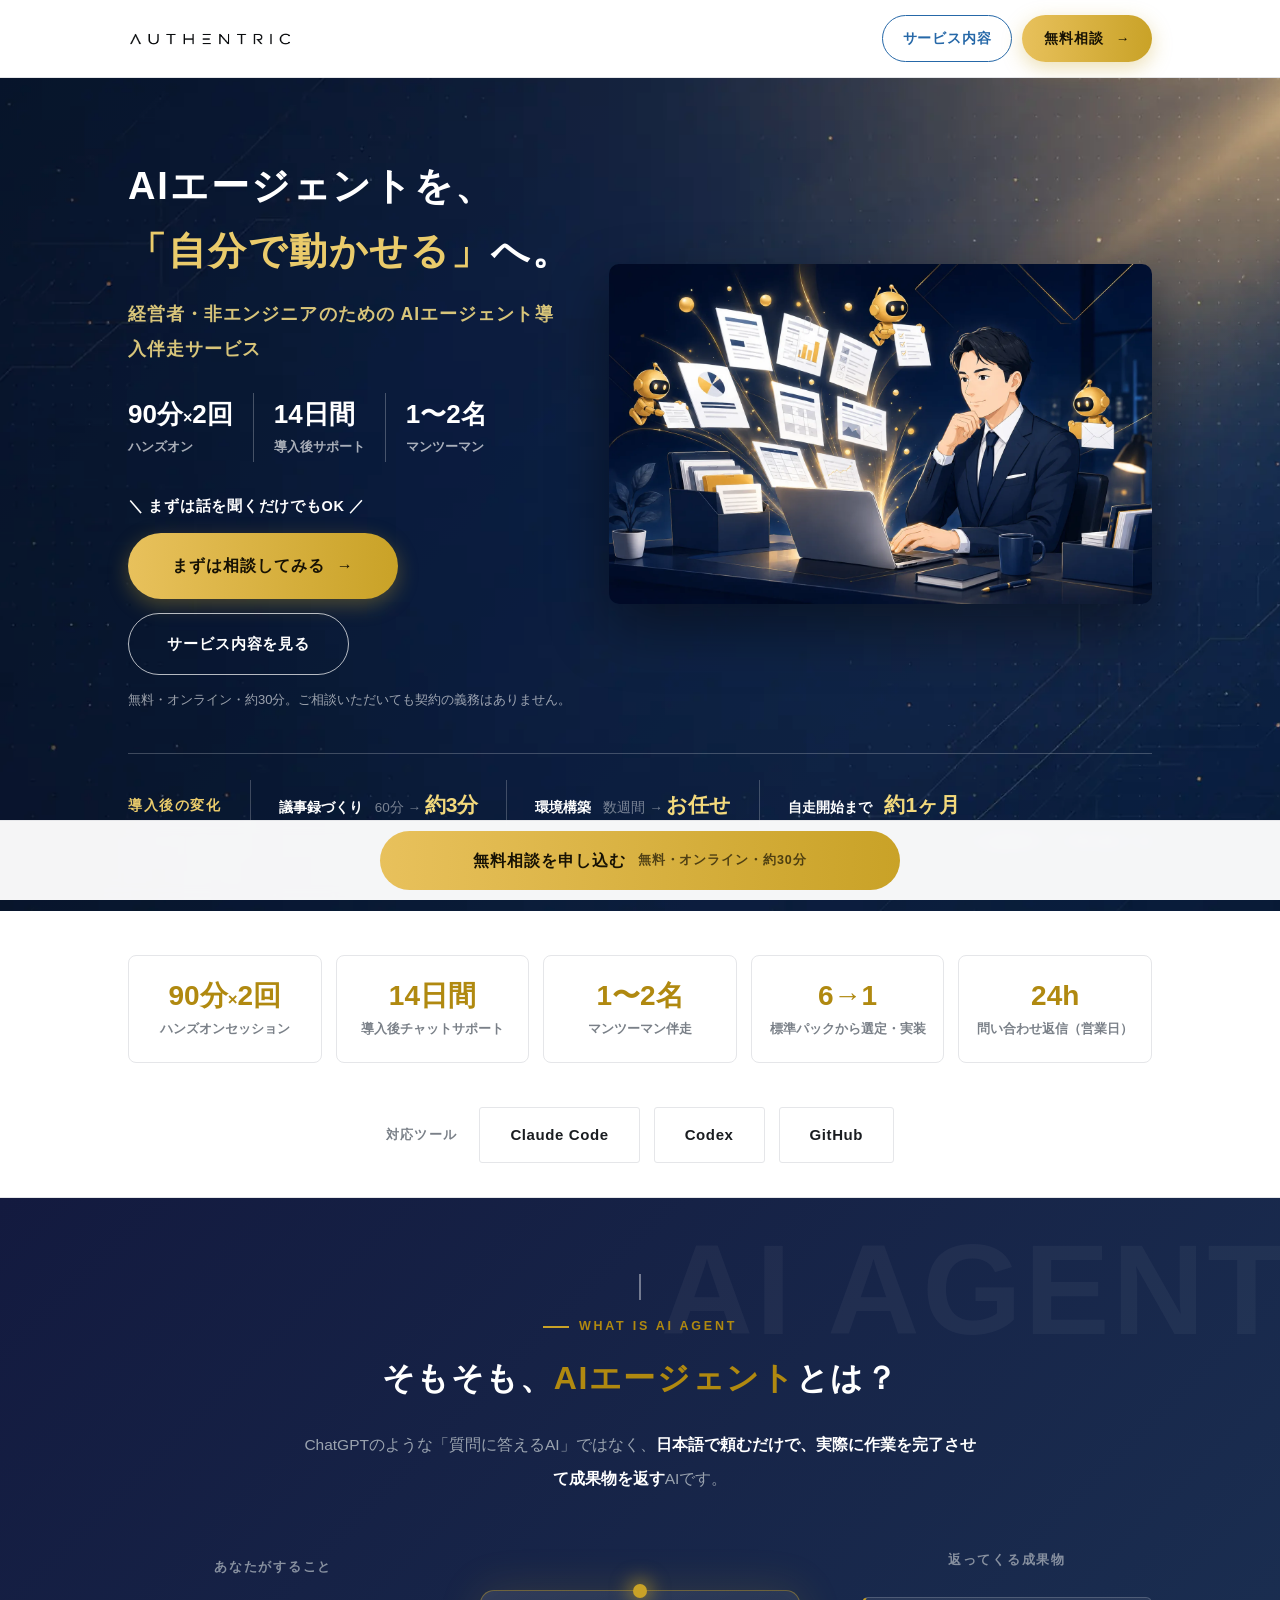
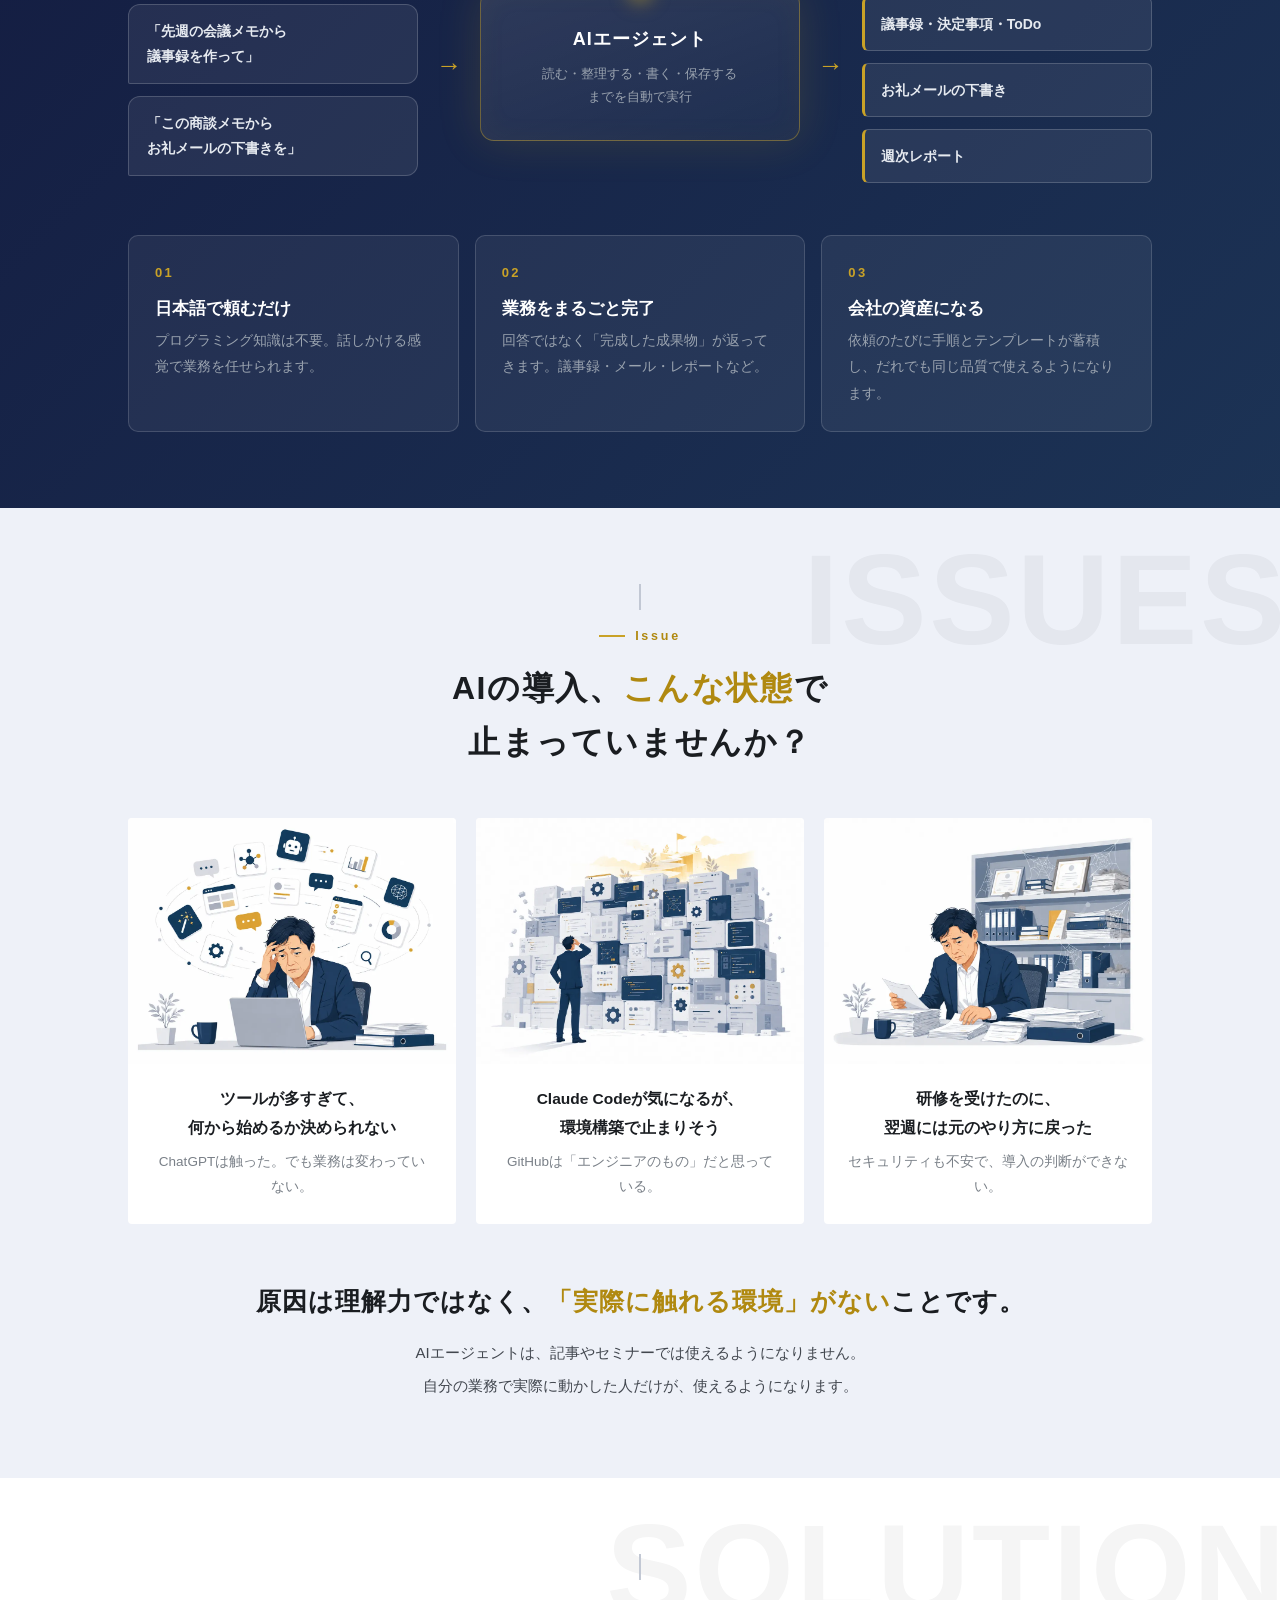
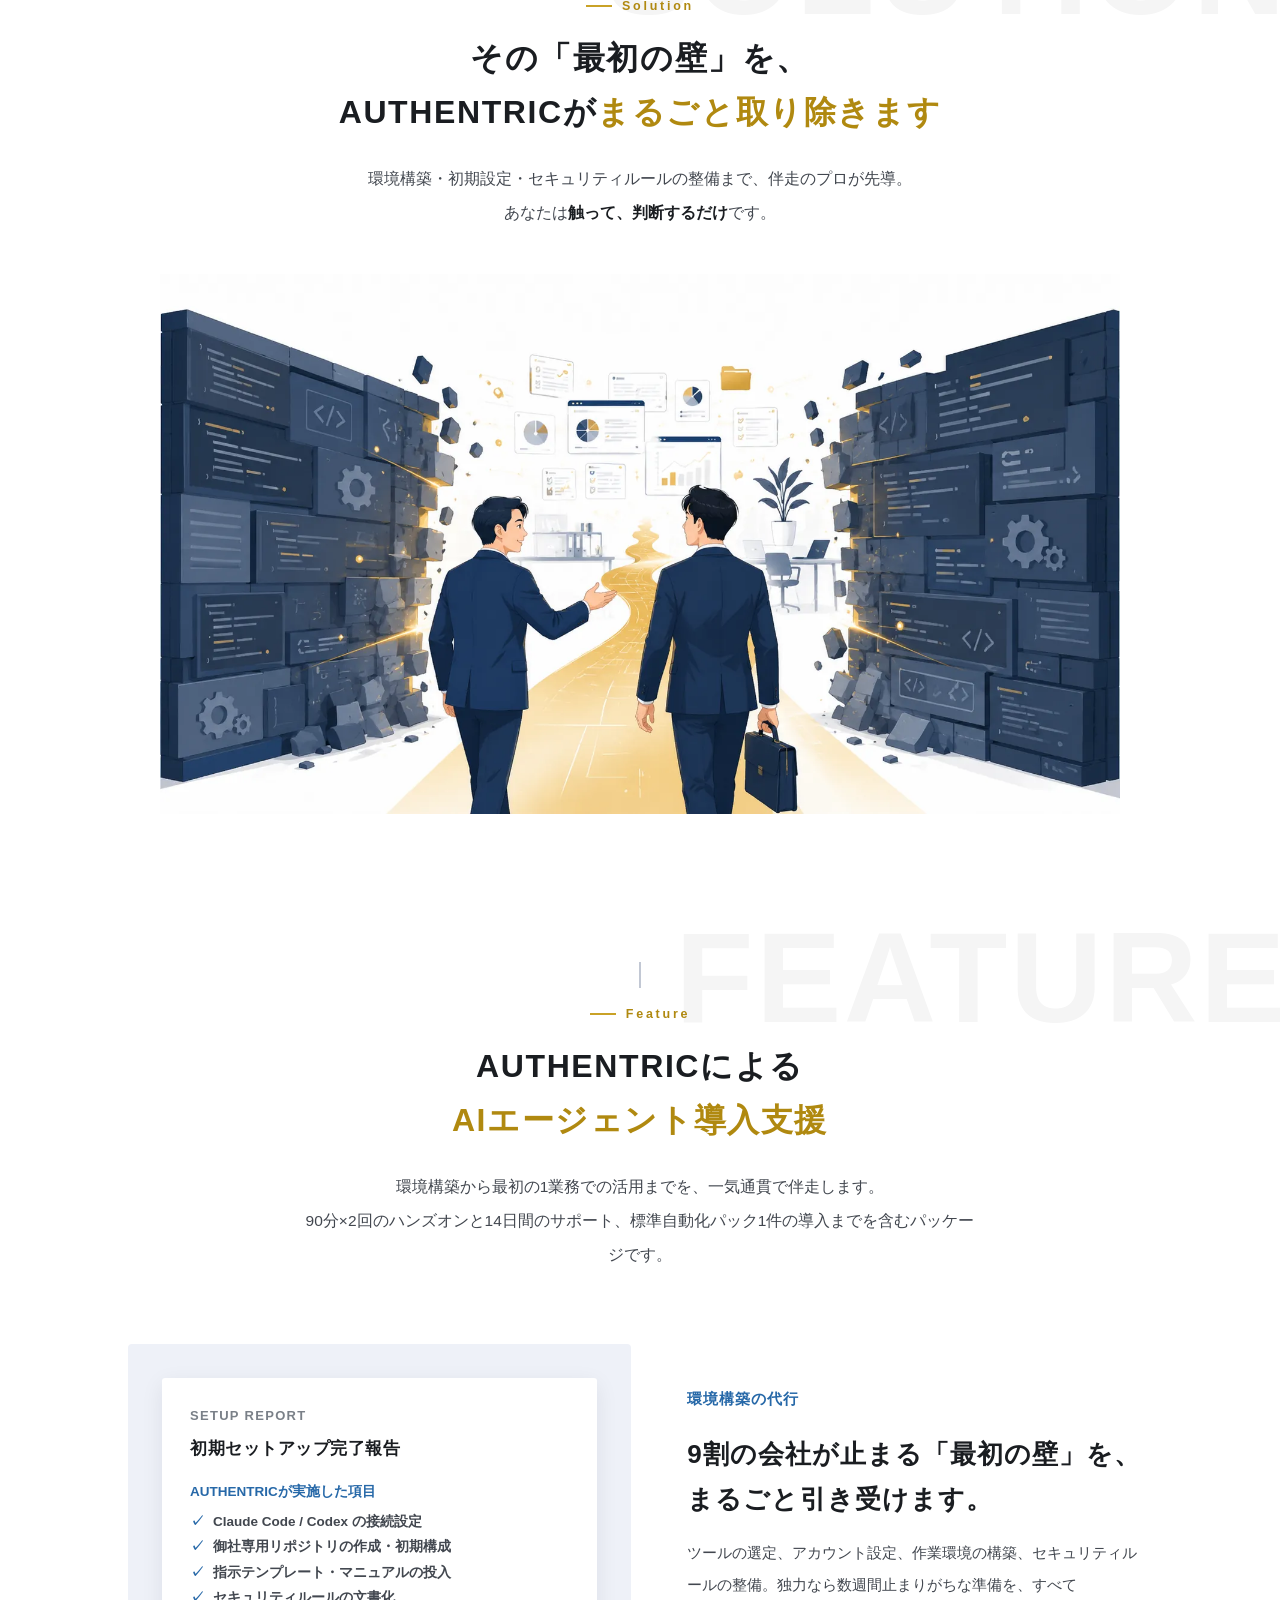
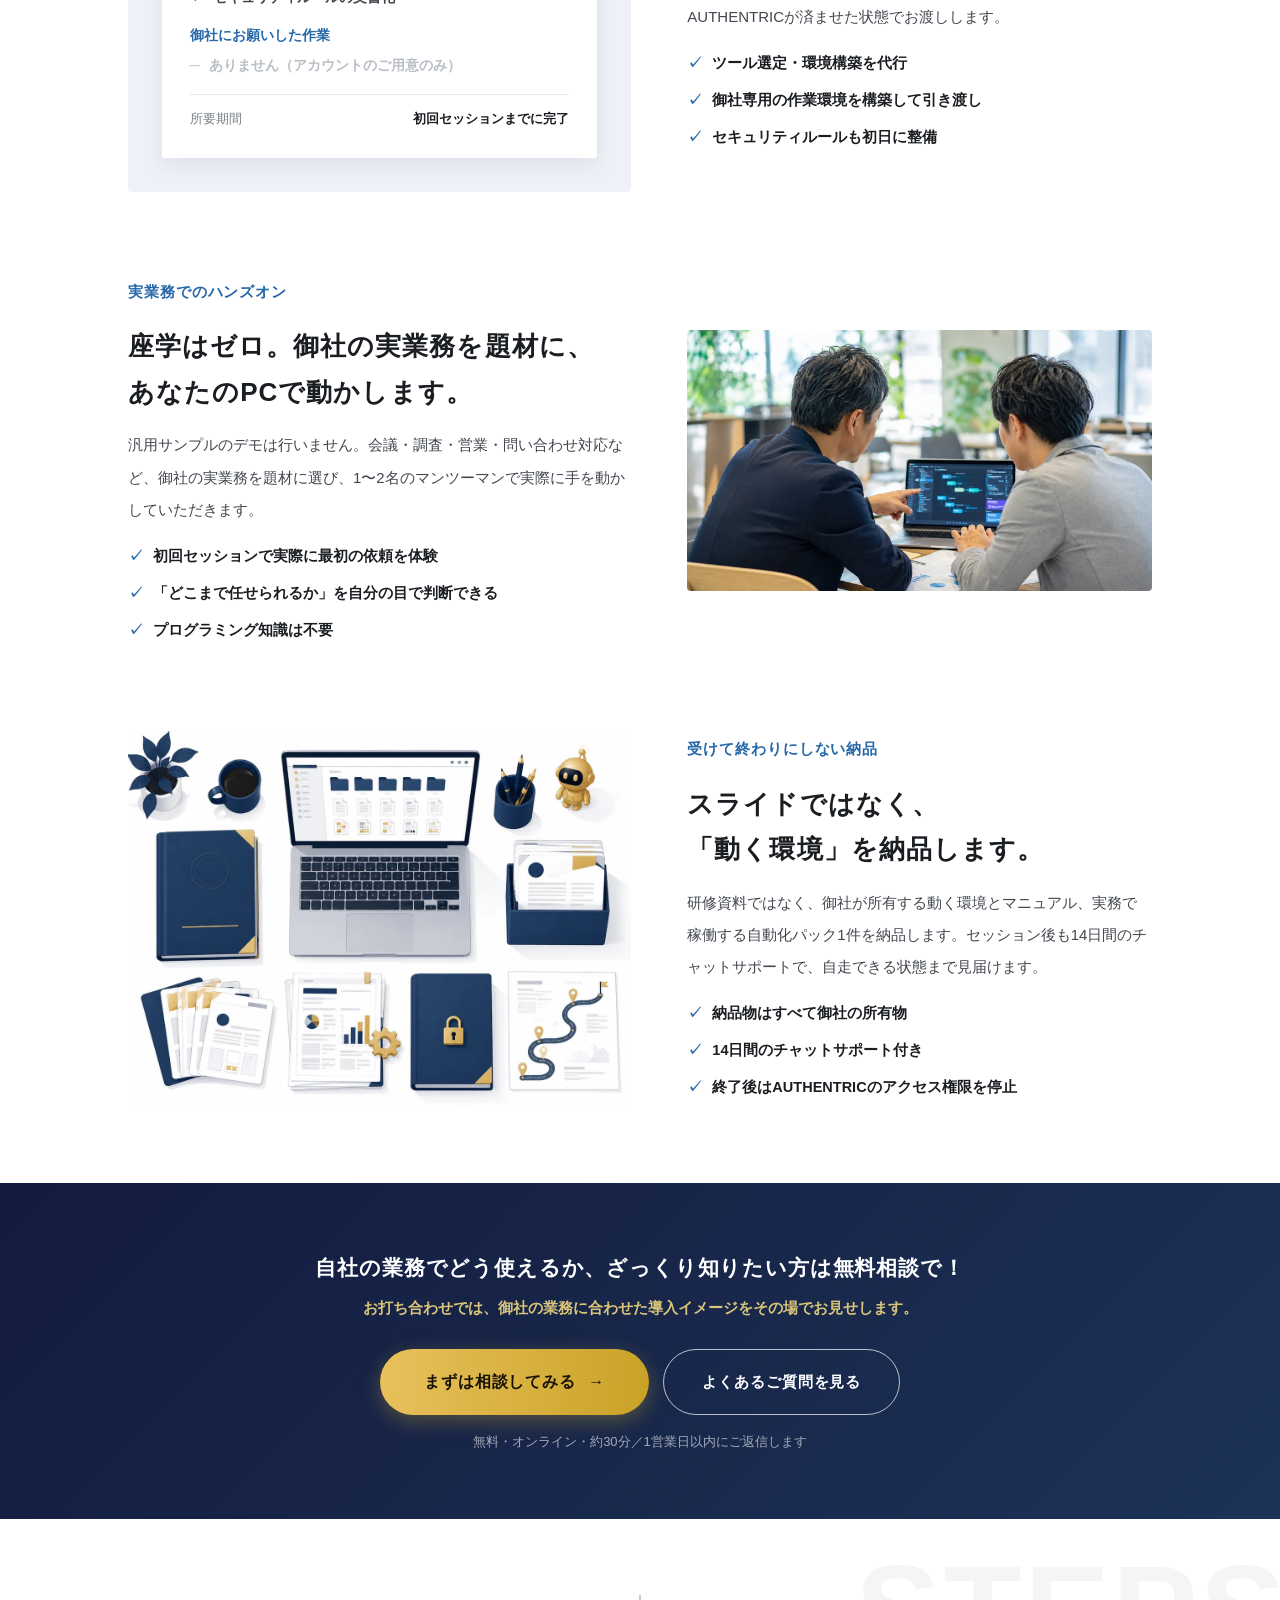
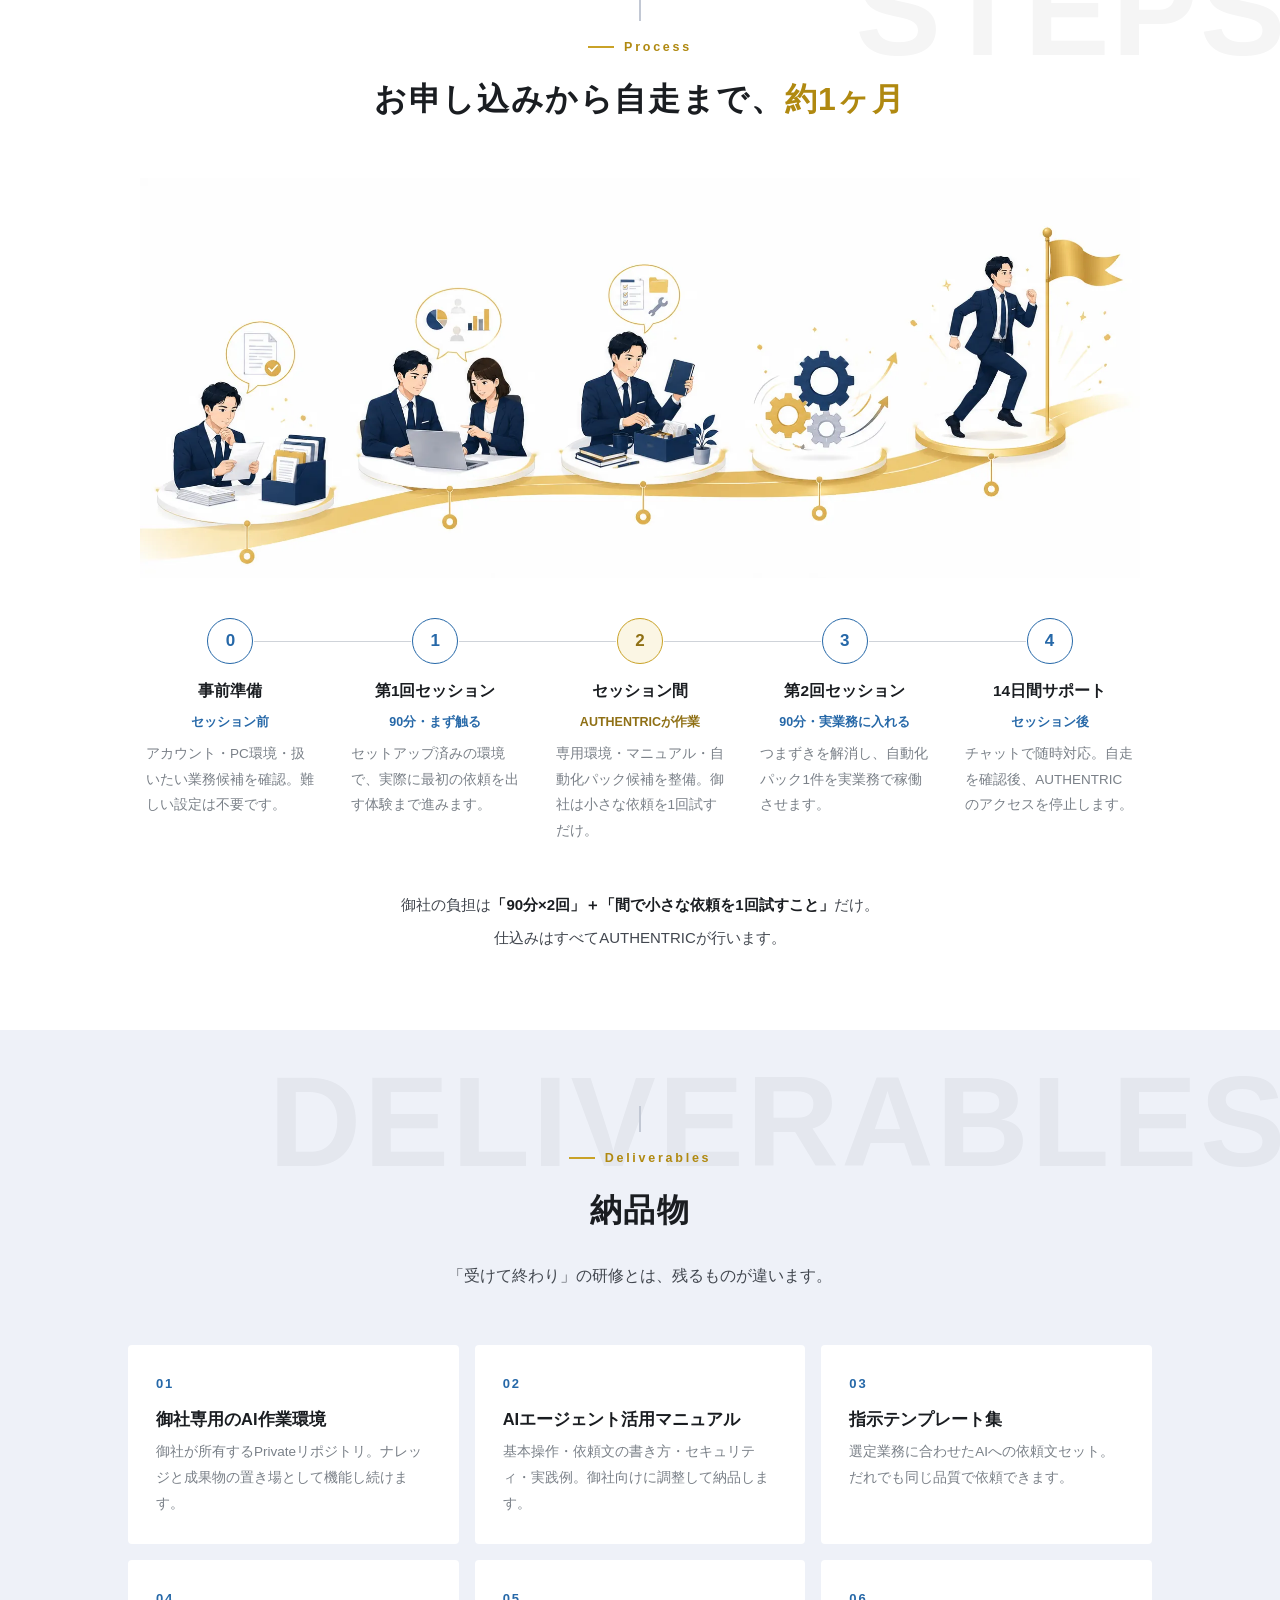
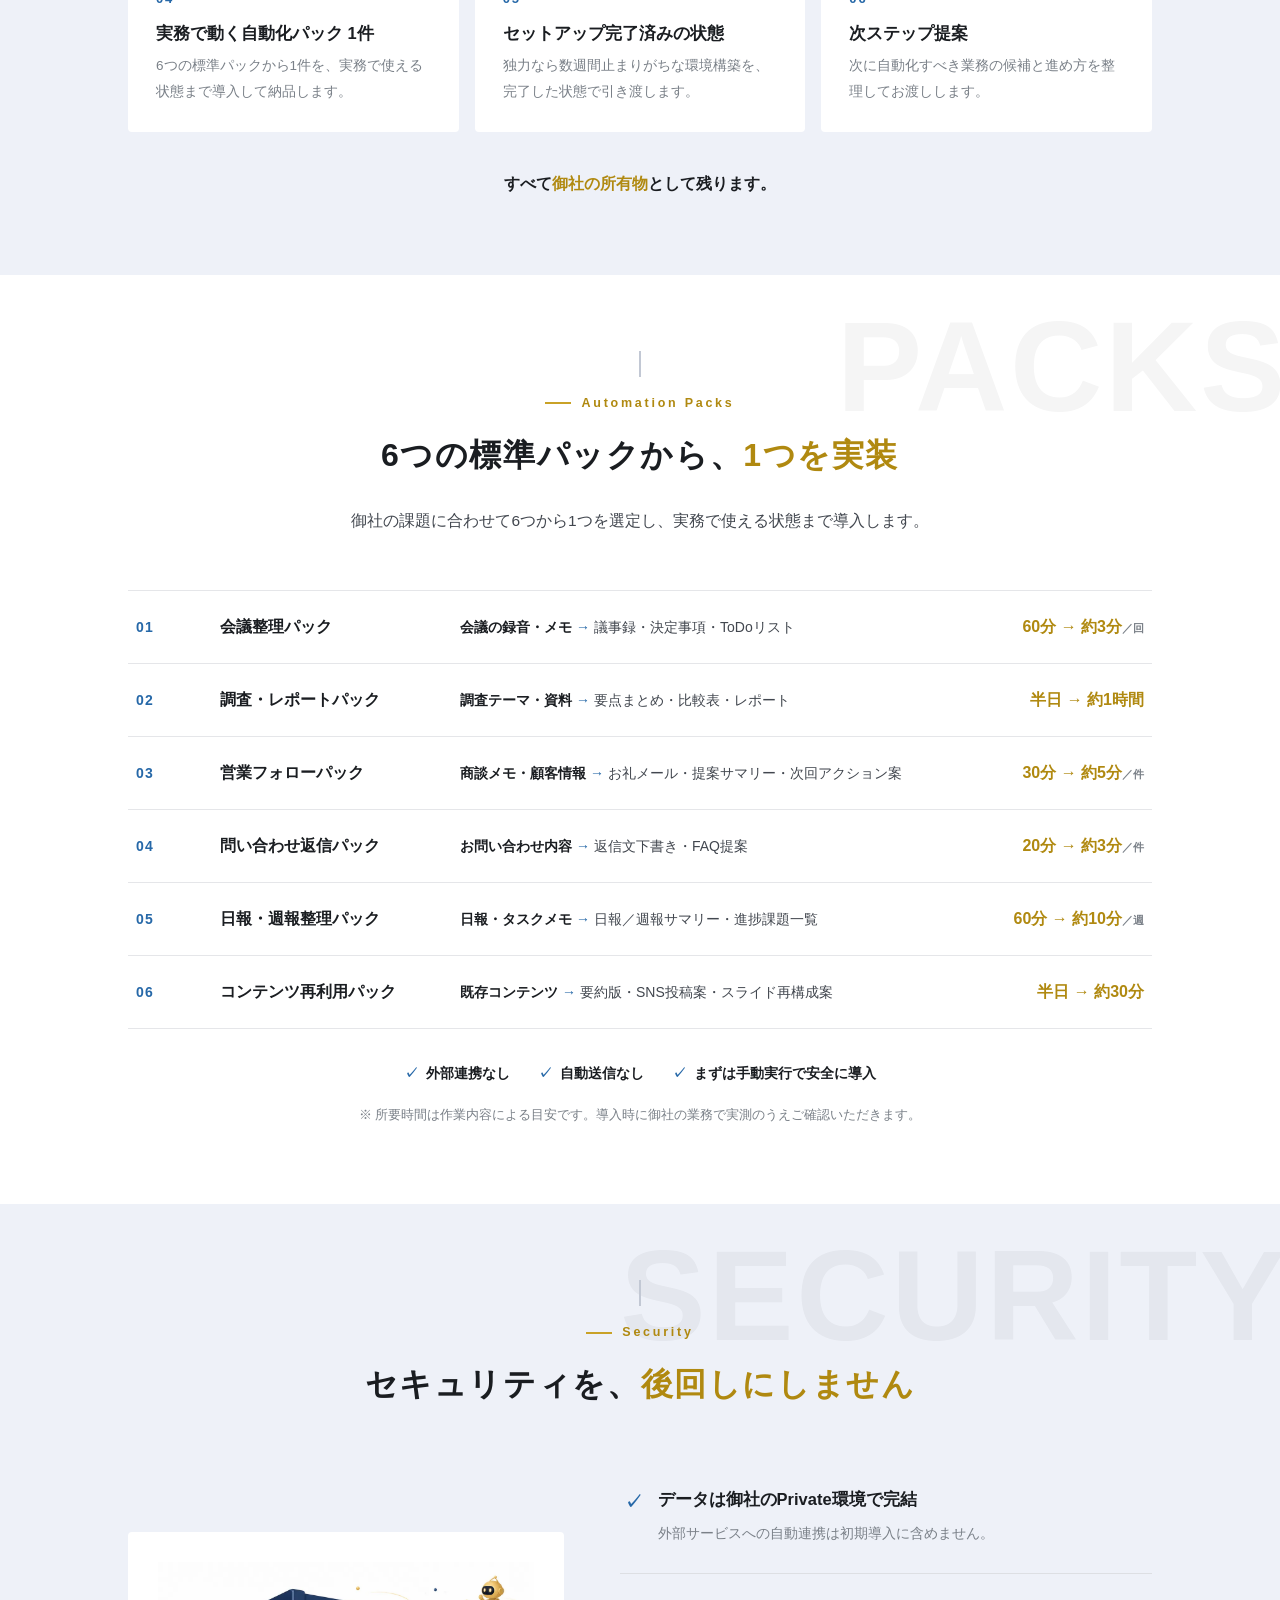
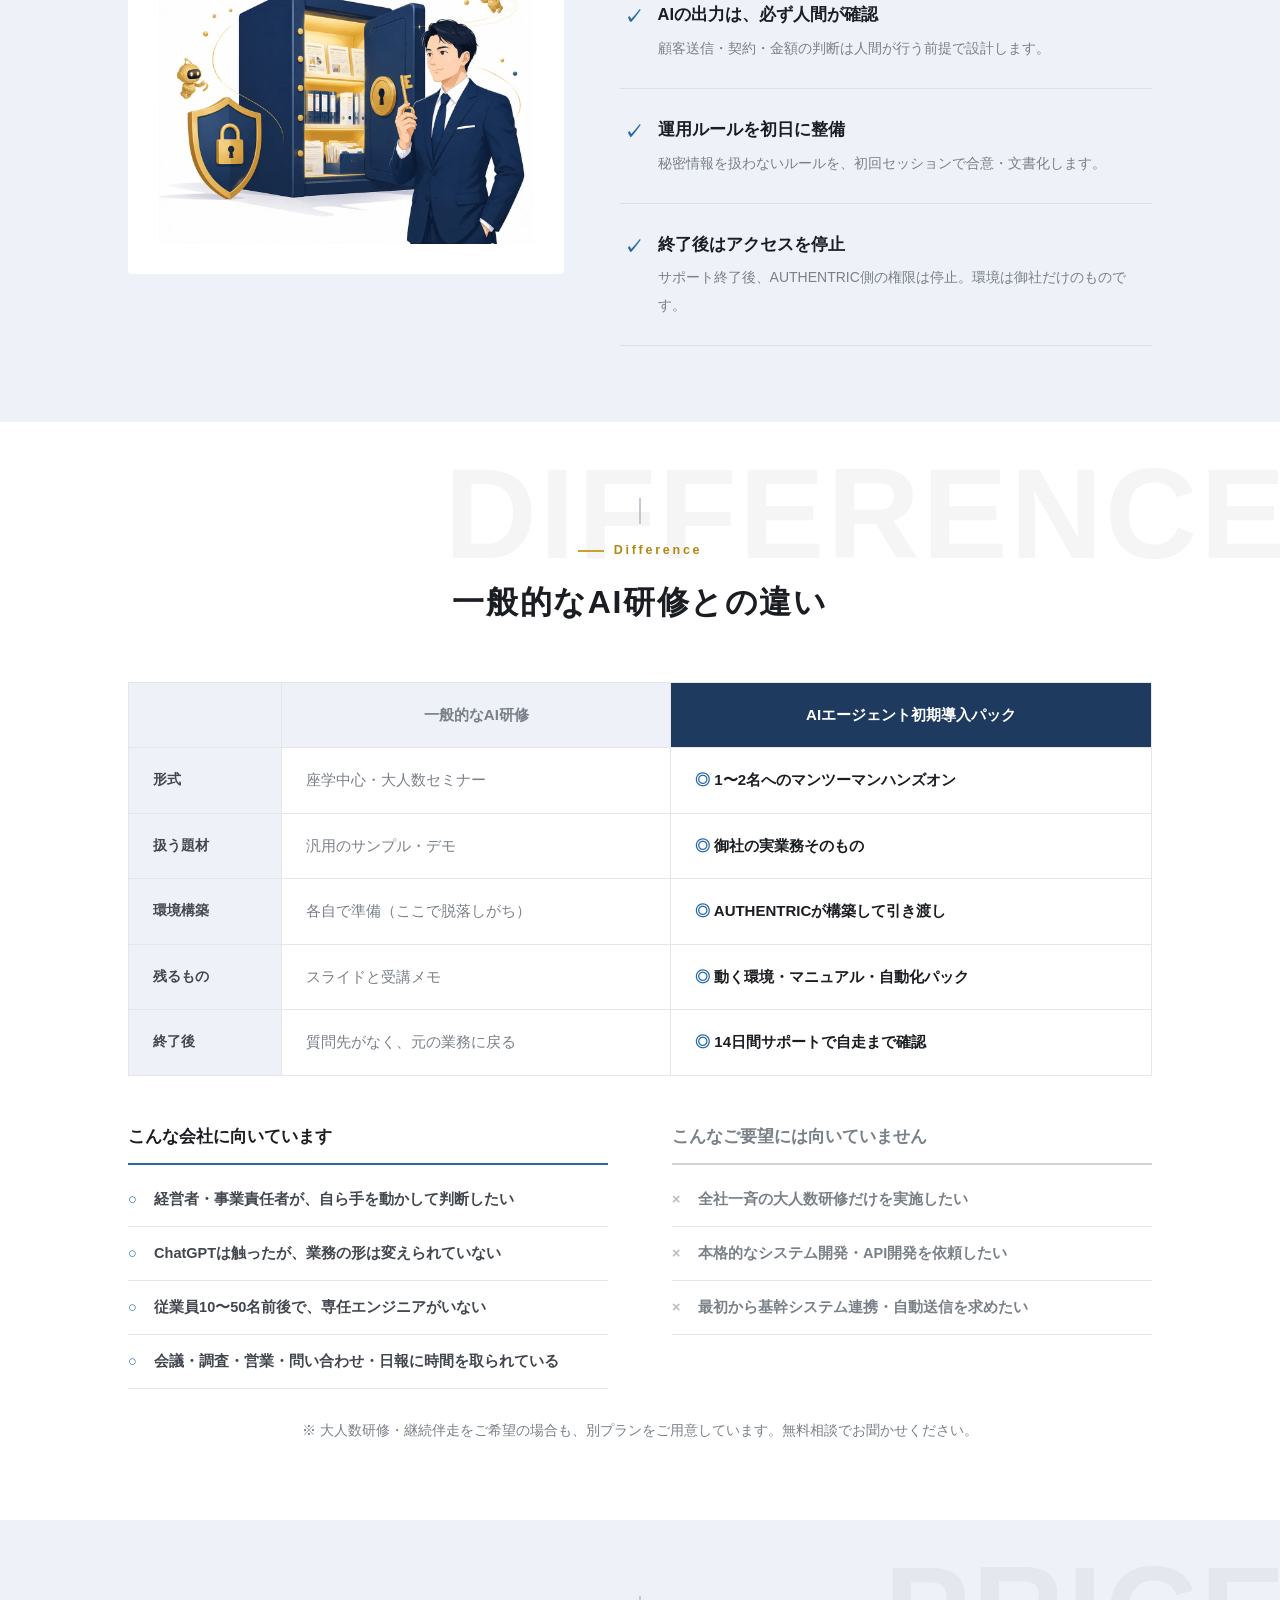
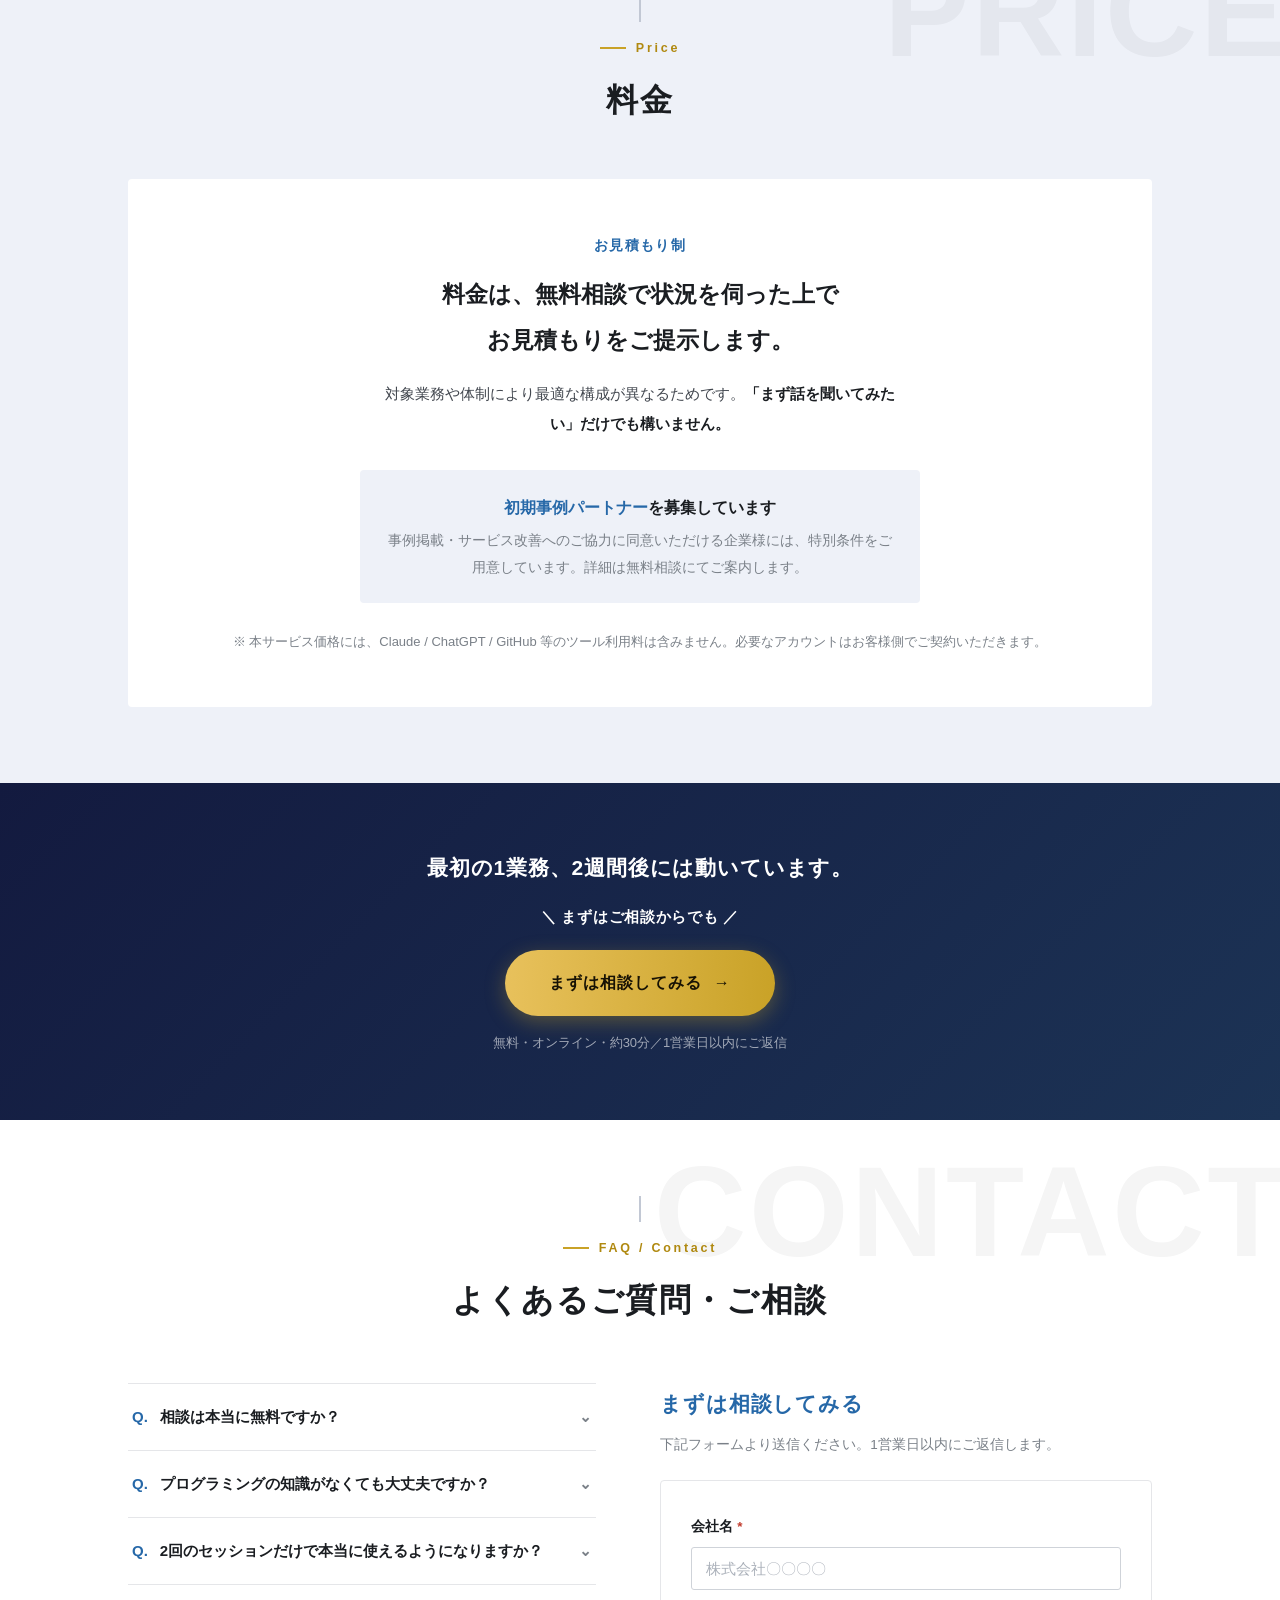
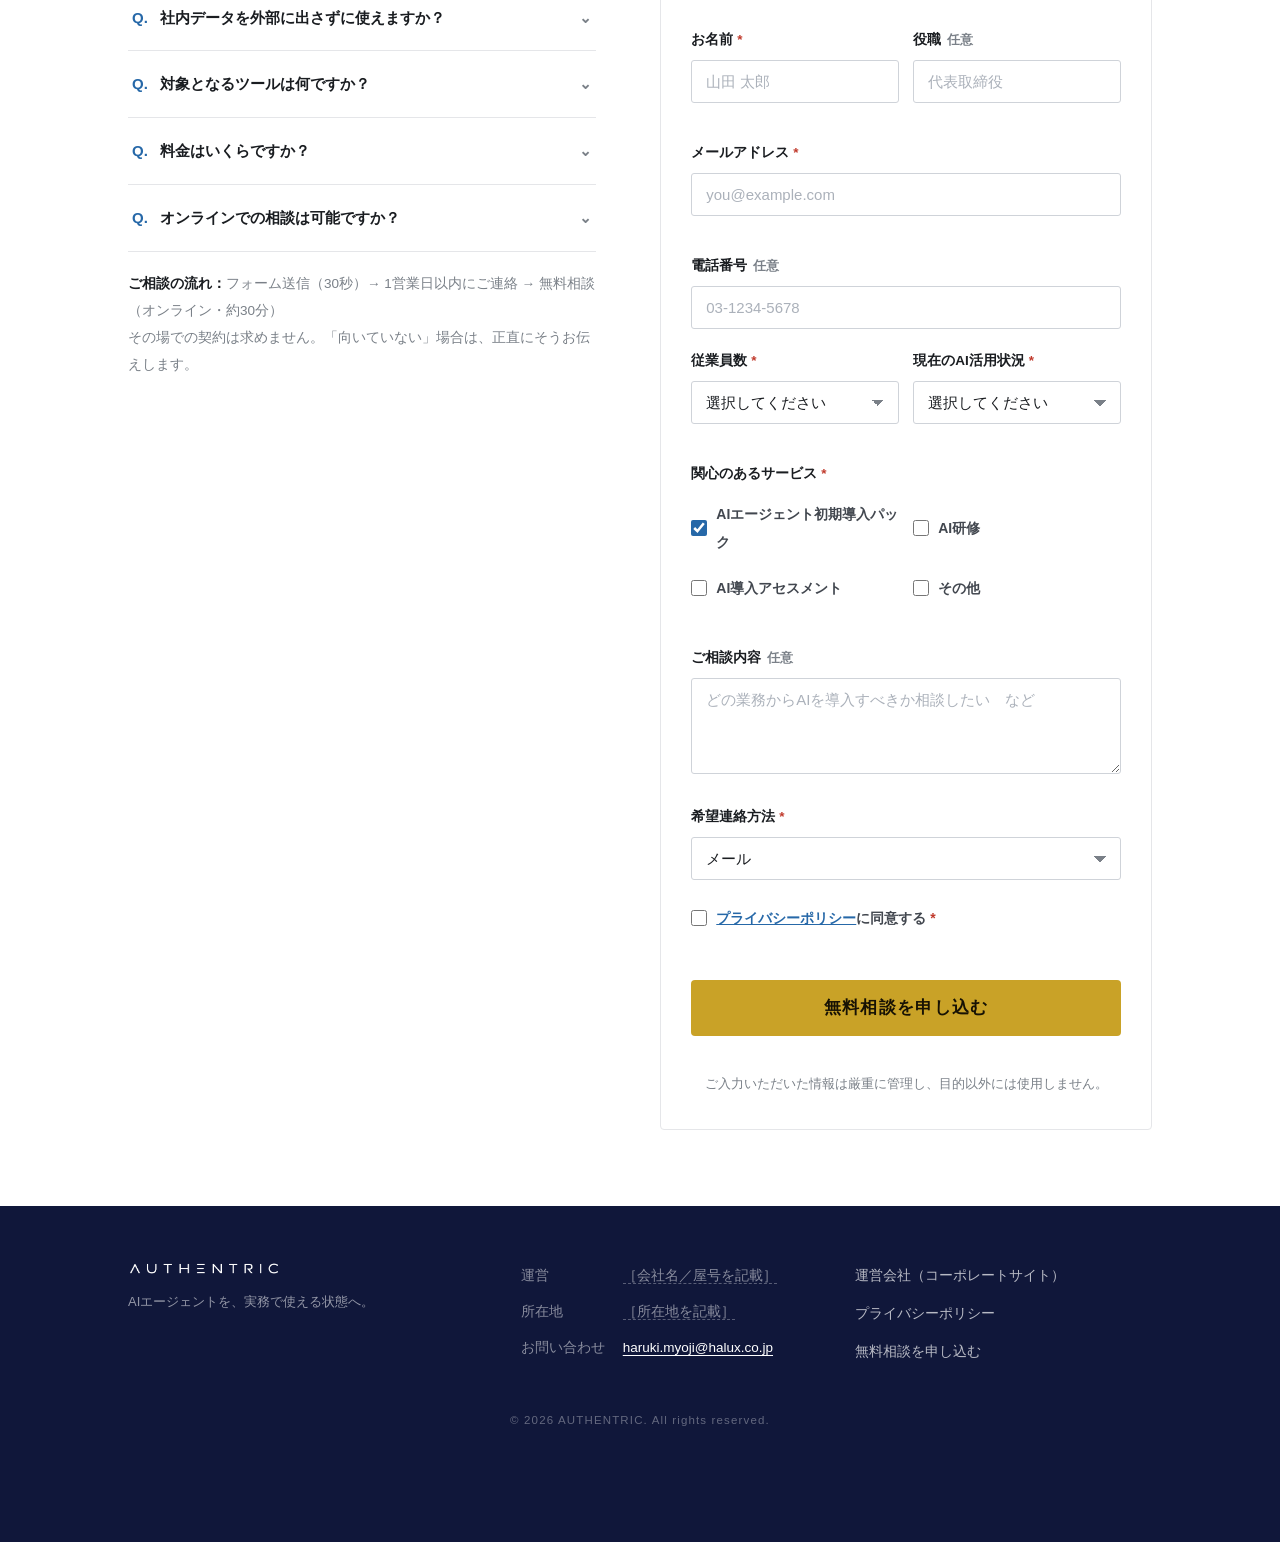
==== commit 67ee0be1: "feat: LP v8 — 紺基調のFV・色面/文字/余白をdigirise準拠に調整 Co-Authored-By: Claude Fable 5 <noreply@anthropic.com>" ====
--- a/lp-v7/index.html
+++ b/lp-v7/index.html
@@ -48,7 +48,7 @@
   --gold:#C9A227;
   --gold-hover:#B8921F;
   --bg:#FFFFFF;
-  --gray:#F0F1F3;
+  --gray:#EEF1F8;
   --line:#E5E6E9;
   --ng:#B9BEC6;
   --font-body:"Hiragino Sans","Hiragino Kaku Gothic ProN","Yu Gothic Medium","Yu Gothic",-apple-system,BlinkMacSystemFont,"Segoe UI",sans-serif;
@@ -70,9 +70,9 @@
 .skip-link{position:absolute;left:-9999px;top:0;background:var(--gold);color:#171204;padding:.6em 1.2em;font-weight:700;z-index:100}
 .skip-link:focus{left:0}
 .wrap{max-width:var(--wrap);margin:0 auto;padding:0 28px}
-.sec{padding:96px 0;position:relative;overflow:hidden}
+.sec{padding:76px 0;position:relative;overflow:hidden}
 .sec--gray{background:var(--gray)}
-.sec--dark{background:var(--dark);color:#C7CDD6}
+.sec--dark{background:linear-gradient(135deg,#131A3F,#1C3355);color:#C7CDD6}
 .sec--dark .sec-head h2{color:#fff}
 .sec--dark .sec-lead{color:#9AA3AF}
 /* 背景の英字ウォーターマーク */
@@ -87,9 +87,11 @@
 /* ---- 見出し: 「― ラベル」+ 大見出し（キーワード金） ---- */
 .sec-head{text-align:center;margin-bottom:22px}
 .sec-head h2{
-  color:var(--ink);font-size:clamp(26px,3.8vw,38px);font-weight:800;
-  line-height:1.65;letter-spacing:.05em;text-wrap:balance;
-}
+  color:var(--ink);font-size:clamp(23px,3.2vw,32px);font-weight:800;
+  line-height:1.7;letter-spacing:.05em;text-wrap:balance;
+}
+.sec-head::before{content:"";width:2px;height:26px;background:#C2C8D4;margin-bottom:14px}
+.sec--dark .sec-head::before{background:rgba(255,255,255,.4)}
 .gd{color:var(--gold-txt)}
 .sec--dark .gd,.hero .gd{color:var(--gold-txt)}
 .sec-head .cap{
@@ -117,11 +119,15 @@
   text-decoration:none;border-radius:4px;font-weight:800;letter-spacing:.06em;
   transition:opacity .15s ease,background .15s ease;cursor:pointer;
 }
-.btn--gold{background:var(--gold);color:#171204;padding:16px 38px;font-size:16px;border-radius:8px;gap:12px}
+.btn--gold{
+  background:linear-gradient(92deg,#E8C15C,#C9A227);color:#171204;
+  padding:17px 44px;font-size:16px;border-radius:999px;gap:12px;
+  box-shadow:0 6px 20px rgba(201,162,39,.35);
+}
 .btn--gold::after{content:"→";font-weight:900;transition:transform .15s ease}
 .btn--gold:hover{background:var(--gold-hover)}
 .btn--gold:hover::after{transform:translateX(4px)}
-.btn--line{border:1.5px solid var(--blue);color:var(--blue);background:#fff;padding:15px 36px;font-size:15px}
+.btn--line{border:1.5px solid var(--blue);color:var(--blue);background:#fff;padding:15px 38px;font-size:15px;border-radius:999px}
 .btn--line:hover{background:#F3F8FD}
 .btn:focus-visible{outline:3px solid var(--navy);outline-offset:2px}
 .btn-row{display:flex;gap:14px;flex-wrap:wrap}
@@ -145,11 +151,37 @@
 /* ============================================================
    FV（cone式: 左コピー・右成果ビジュアル）
    ============================================================ */
-.hero{background:#fff;padding:80px 0 56px;overflow:hidden}
+.hero{
+  position:relative;padding:76px 0 56px;overflow:hidden;
+  background:linear-gradient(135deg,#131A3F,#1E3A5F);
+}
+.hero-bgimg{
+  position:absolute;inset:0;width:100%;height:100%;object-fit:cover;opacity:.85;
+}
+.hero .wrap{position:relative;z-index:1}
+.hero h1{color:#fff}
+.hero .gd{color:#EACB6B}
+.hero-sub{color:#D8C57A}
+.hero-spec{border-left-color:rgba(255,255,255,.25)}
+.hero-spec .n{color:#fff}
+.hero-spec .l{color:rgba(255,255,255,.65)}
+.hero-note{color:#fff}
+.hero-under{color:rgba(255,255,255,.6)}
+.hero .btn--line{background:transparent;border-color:rgba(255,255,255,.7);color:#fff}
+.hero .btn--line:hover{background:rgba(255,255,255,.1)}
+.result-strip{border-top-color:rgba(255,255,255,.22)}
+.rs-label{color:#EACB6B}
+.rs-item{border-left-color:rgba(255,255,255,.22)}
+.rs-item .k{color:#fff}
+.rs-item .v{color:rgba(255,255,255,.65)}
+.rs-item .v s{color:rgba(255,255,255,.45)}
+.rs-item .v s::after{color:rgba(255,255,255,.45)}
+.rs-item .v b{color:#F3D97C}
+.rs-note{color:rgba(255,255,255,.55)}
 .hero-grid{display:grid;grid-template-columns:.9fr 1.1fr;gap:36px;align-items:center}
 .hero h1{
-  color:var(--ink);font-size:clamp(27px,4.2vw,42px);font-weight:800;
-  line-height:1.65;letter-spacing:.05em;margin-bottom:14px;
+  font-size:clamp(26px,3.8vw,38px);font-weight:800;
+  line-height:1.7;letter-spacing:.05em;margin-bottom:14px;
 }
 .hero h1 .nw{white-space:nowrap}
 .hero-sub{
@@ -157,7 +189,7 @@
   letter-spacing:.06em;margin-bottom:26px;
 }
 .hero-specs{display:flex;gap:0;margin-bottom:30px;flex-wrap:wrap}
-.hero-spec{padding:2px 26px;border-left:1px solid #D8DADF}
+.hero-spec{padding:2px 20px;border-left:1px solid #D8DADF}
 .hero-spec:first-child{border-left:none;padding-left:0}
 .hero-spec .n{color:var(--ink);font-size:clamp(20px,2.6vw,26px);font-weight:800;line-height:1.5;white-space:nowrap}
 .hero-spec .n small{font-size:.62em}
@@ -167,7 +199,7 @@
 
 /* 右: キービジュアル＋重ねる成果カード */
 /* 右: キービジュアル（重ね物なし） */
-.kv-wrap>img{width:100%;height:auto}
+.kv-wrap>img{width:100%;height:auto;border-radius:10px;box-shadow:0 24px 60px rgba(0,0,0,.45)}
 
 /* ヒーロー下: 導入後の変化ストリップ */
 .result-strip{
@@ -226,13 +258,13 @@
 .ad-label{font-size:12.5px;font-weight:800;letter-spacing:.14em;color:#8891A0;margin-bottom:12px;text-align:center}
 .ad-col{display:flex;flex-direction:column;gap:12px}
 .ad-bubble{
-  background:#1A212D;border:1px solid #2A3342;border-radius:12px 12px 12px 2px;
+  background:rgba(255,255,255,.07);border:1px solid rgba(255,255,255,.18);border-radius:12px 12px 12px 2px;
   padding:14px 18px;font-size:14px;font-weight:700;color:#E6EAF0;line-height:1.8;
 }
 .ad-arrow{color:var(--gold);font-size:26px;font-weight:900;text-align:center}
 .ad-core-box{
   position:relative;text-align:center;border-radius:14px;padding:30px 22px;
-  background:linear-gradient(160deg,#1B2331,#141A25);
+  background:linear-gradient(160deg,rgba(255,255,255,.1),rgba(255,255,255,.03));
   border:1px solid rgba(201,162,39,.45);
   box-shadow:0 0 44px rgba(201,162,39,.16),inset 0 0 30px rgba(201,162,39,.05);
 }
@@ -244,11 +276,11 @@
 .ad-core-name{color:#fff;font-size:18px;font-weight:800;letter-spacing:.06em;margin-bottom:6px}
 .ad-core-sub{color:#9AA3AF;font-size:12.5px;line-height:1.9}
 .ad-out{
-  background:#1A212D;border:1px solid #2A3342;border-left:3px solid var(--gold);
+  background:rgba(255,255,255,.07);border:1px solid rgba(255,255,255,.18);border-left:3px solid var(--gold);
   border-radius:6px;padding:12px 16px;font-size:14px;font-weight:800;color:#E6EAF0;
 }
 .what-points{display:grid;grid-template-columns:repeat(3,1fr);gap:16px;margin-top:52px}
-.wp-item{background:#161D28;border:1px solid #232B38;border-radius:10px;padding:24px 26px}
+.wp-item{background:rgba(255,255,255,.06);border:1px solid rgba(255,255,255,.15);border-radius:10px;padding:24px 26px}
 .wp-item .wp-no{color:var(--gold);font-size:13px;font-weight:800;letter-spacing:.18em;display:block;margin-bottom:8px}
 .wp-item h4{color:#fff;font-size:16.5px;font-weight:800;margin-bottom:6px;line-height:1.7}
 .wp-item p{font-size:13.5px;color:#9AA3AF;line-height:1.95}
@@ -319,12 +351,13 @@
 .ctaband .cb-sub{font-size:15px;font-weight:700;color:var(--blue);margin-top:4px;margin-bottom:26px;line-height:2}
 .ctaband .btn-row{justify-content:center}
 .ctaband .cb-under{font-size:13px;color:var(--muted);margin-top:14px}
-.ctaband--navy{background:linear-gradient(120deg,#16283F,#1E3A5F)}
+.ctaband--navy{background:linear-gradient(135deg,#131A3F,#1C3355)}
 .ctaband--navy .cb-main{color:#fff}
 .ctaband--navy .cb-sub{color:#D8C57A}
 .ctaband--navy .cb-under{color:rgba(255,255,255,.6)}
 .ctaband--navy .btn--line{background:transparent;border-color:rgba(255,255,255,.7);color:#fff}
 .ctaband--navy .btn--line:hover{background:rgba(255,255,255,.1)}
+.cb-micro{color:#fff;font-size:14.5px;font-weight:800;letter-spacing:.05em;margin-top:14px}
 
 /* ============================================================
    進め方
@@ -512,7 +545,7 @@
 /* ============================================================
    footer（黒）/ sticky
    ============================================================ */
-.site-footer{background:#1A1D21;color:rgba(255,255,255,.8);padding:56px 0 110px}
+.site-footer{background:#10173A;color:rgba(255,255,255,.8);padding:56px 0 110px}
 .footer-grid{display:grid;grid-template-columns:1.2fr 1fr 1fr;gap:36px;align-items:start}
 .footer-wordmark{height:13px;width:auto}
 .footer-tagline{font-size:13px;color:rgba(255,255,255,.55);margin-top:14px}
@@ -535,8 +568,8 @@
 .sticky-cta.show{transform:none}
 .sticky-cta a{
   display:flex;align-items:center;justify-content:center;gap:12px;
-  max-width:520px;margin:0 auto;text-decoration:none;border-radius:4px;
-  background:var(--gold);color:#171204;padding:14px;font-size:15.5px;font-weight:800;letter-spacing:.06em;
+  max-width:520px;margin:0 auto;text-decoration:none;border-radius:999px;
+  background:linear-gradient(92deg,#E8C15C,#C9A227);color:#171204;padding:14px;font-size:15.5px;font-weight:800;letter-spacing:.06em;
 }
 .sticky-cta a:hover{background:var(--gold-hover)}
 .sticky-cta .s-sub{font-size:12.5px;font-weight:600;opacity:.7}
@@ -545,6 +578,28 @@
 html.js .rv{opacity:0}
 html.js .rv.on{opacity:1;transition:opacity .5s ease}
 @media (prefers-reduced-motion:reduce){html.js .rv{opacity:1}}
+
+/* ---- hero on navy: override tail（定義順で確実に勝たせる） ---- */
+.hero h1{color:#fff}
+.hero .gd{color:#EACB6B}
+.hero-sub{color:#D8C57A}
+.hero-spec{border-left:1px solid rgba(255,255,255,.25)}
+.hero-spec:first-child{border-left:none}
+.hero-spec .n{color:#fff}
+.hero-spec .l{color:rgba(255,255,255,.65)}
+.hero-note{color:#fff}
+.hero-under{color:rgba(255,255,255,.6)}
+.hero .btn--line{background:transparent;border-color:rgba(255,255,255,.7);color:#fff}
+.hero .btn--line:hover{background:rgba(255,255,255,.1)}
+.result-strip{border-top-color:rgba(255,255,255,.22)}
+.rs-label{color:#EACB6B}
+.rs-item{border-left-color:rgba(255,255,255,.22)}
+.rs-item .k{color:#fff}
+.rs-item .v{color:rgba(255,255,255,.65)}
+.rs-item .v s{color:rgba(255,255,255,.45)}
+.rs-item .v s::after{color:rgba(255,255,255,.45)}
+.rs-item .v b{color:#F3D97C}
+.rs-note{color:rgba(255,255,255,.55)}
 
 /* ============================================================
    responsive
@@ -612,6 +667,7 @@
        FV
        ============================================================ -->
   <section class="hero" aria-label="AIエージェント初期導入パック">
+    <img class="hero-bgimg" src="assets/bg-navy.webp" alt="" width="1672" height="941" aria-hidden="true" fetchpriority="high">
     <div class="wrap">
       <div class="hero-grid">
         <div>
@@ -632,7 +688,7 @@
 
         <div>
           <div class="kv-wrap">
-            <img src="assets/keyvisual.webp" alt="AIエージェントに任せた書類仕事が次々と仕上がっていくなか、落ち着いてパソコンに向かう経営者のイラスト" width="1586" height="992" fetchpriority="high">
+            <img src="assets/keyvisual-dark.webp" alt="夜の紺色のオフィスで、AIエージェントに任せた書類仕事が金色の光とともに仕上がっていくなか、落ち着いてパソコンに向かう経営者のイラスト" width="1586" height="992" fetchpriority="high">
           </div>
         </div>
       </div>
@@ -1155,7 +1211,8 @@
   <div class="ctaband ctaband--navy">
     <div class="wrap rv">
       <p class="cb-main">最初の1業務、2週間後には動いています。</p>
-      <div class="btn-row" style="margin-top:22px">
+      <p class="cb-micro">＼ まずはご相談からでも ／</p>
+      <div class="btn-row" style="margin-top:18px">
         <a class="btn btn--gold" href="#consultation" data-cta="bottom_consultation">まずは相談してみる</a>
       </div>
       <p class="cb-under">無料・オンライン・約30分／1営業日以内にご返信</p>
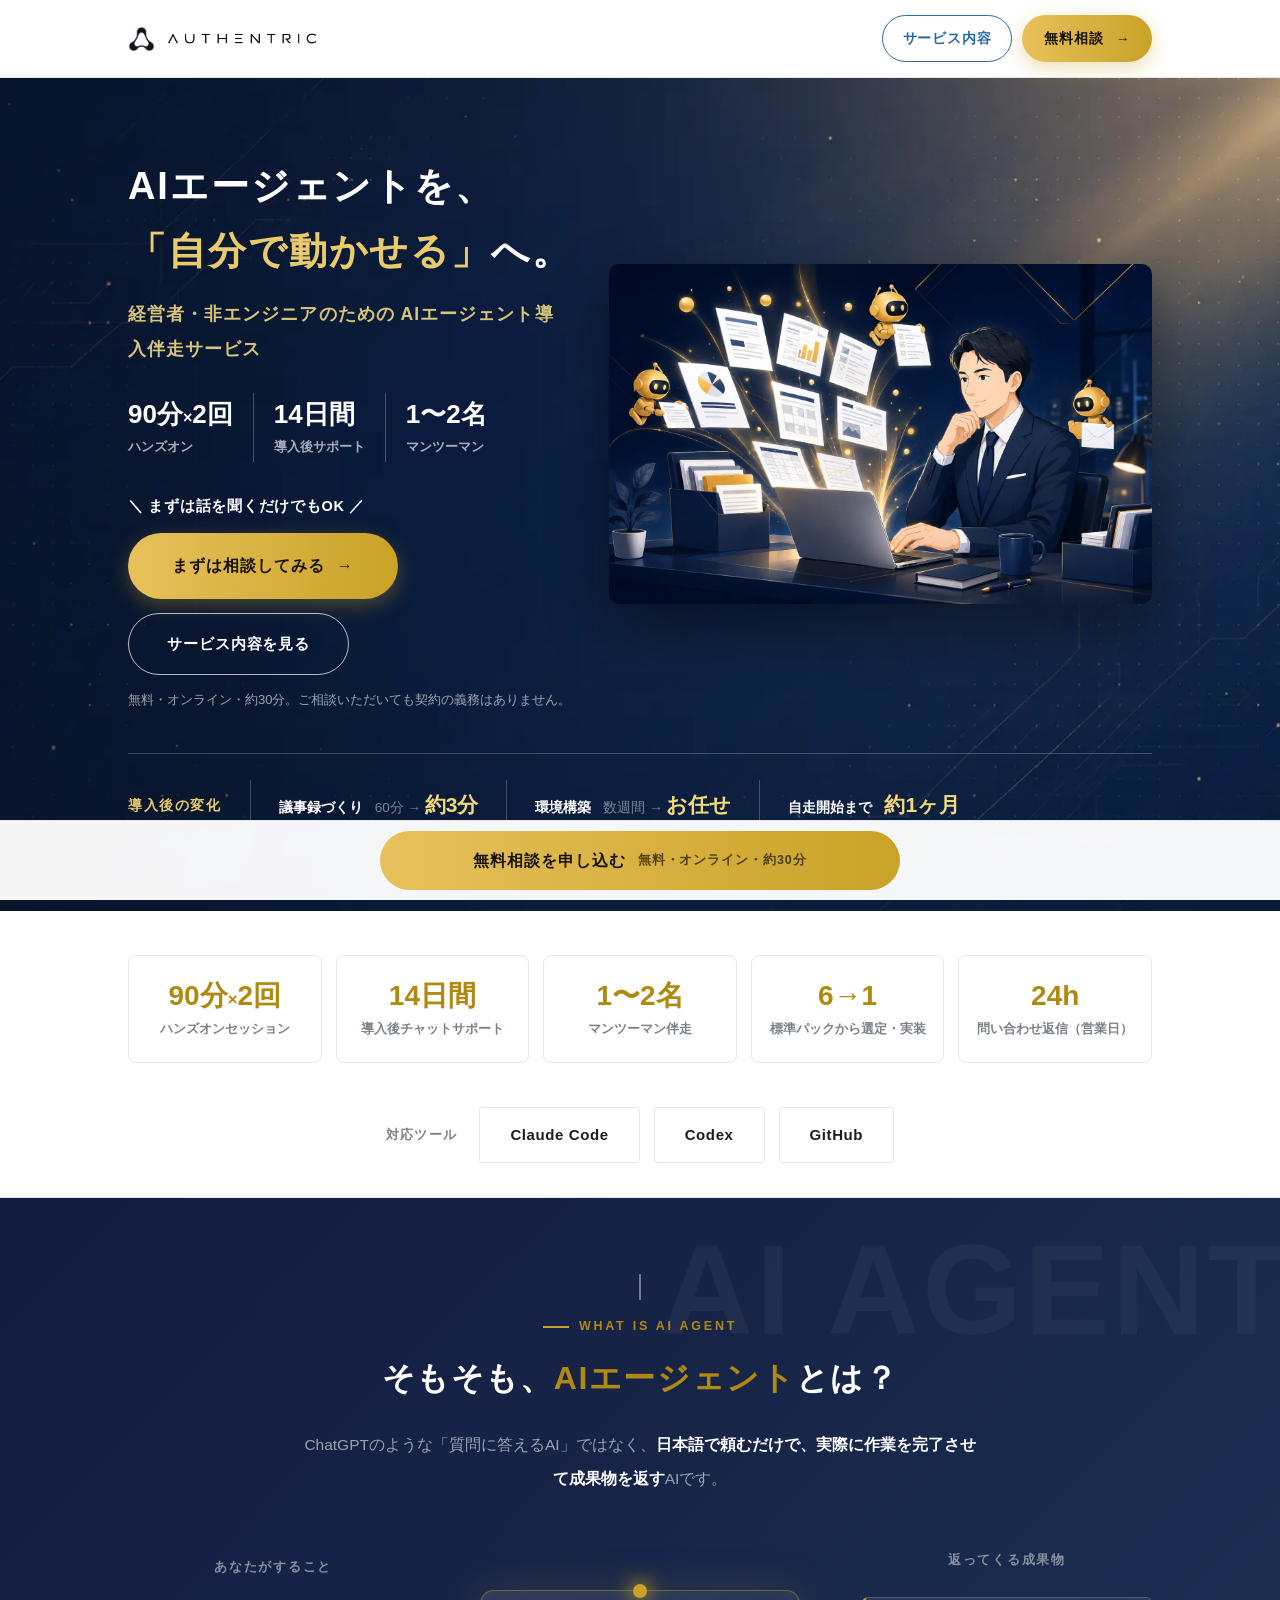
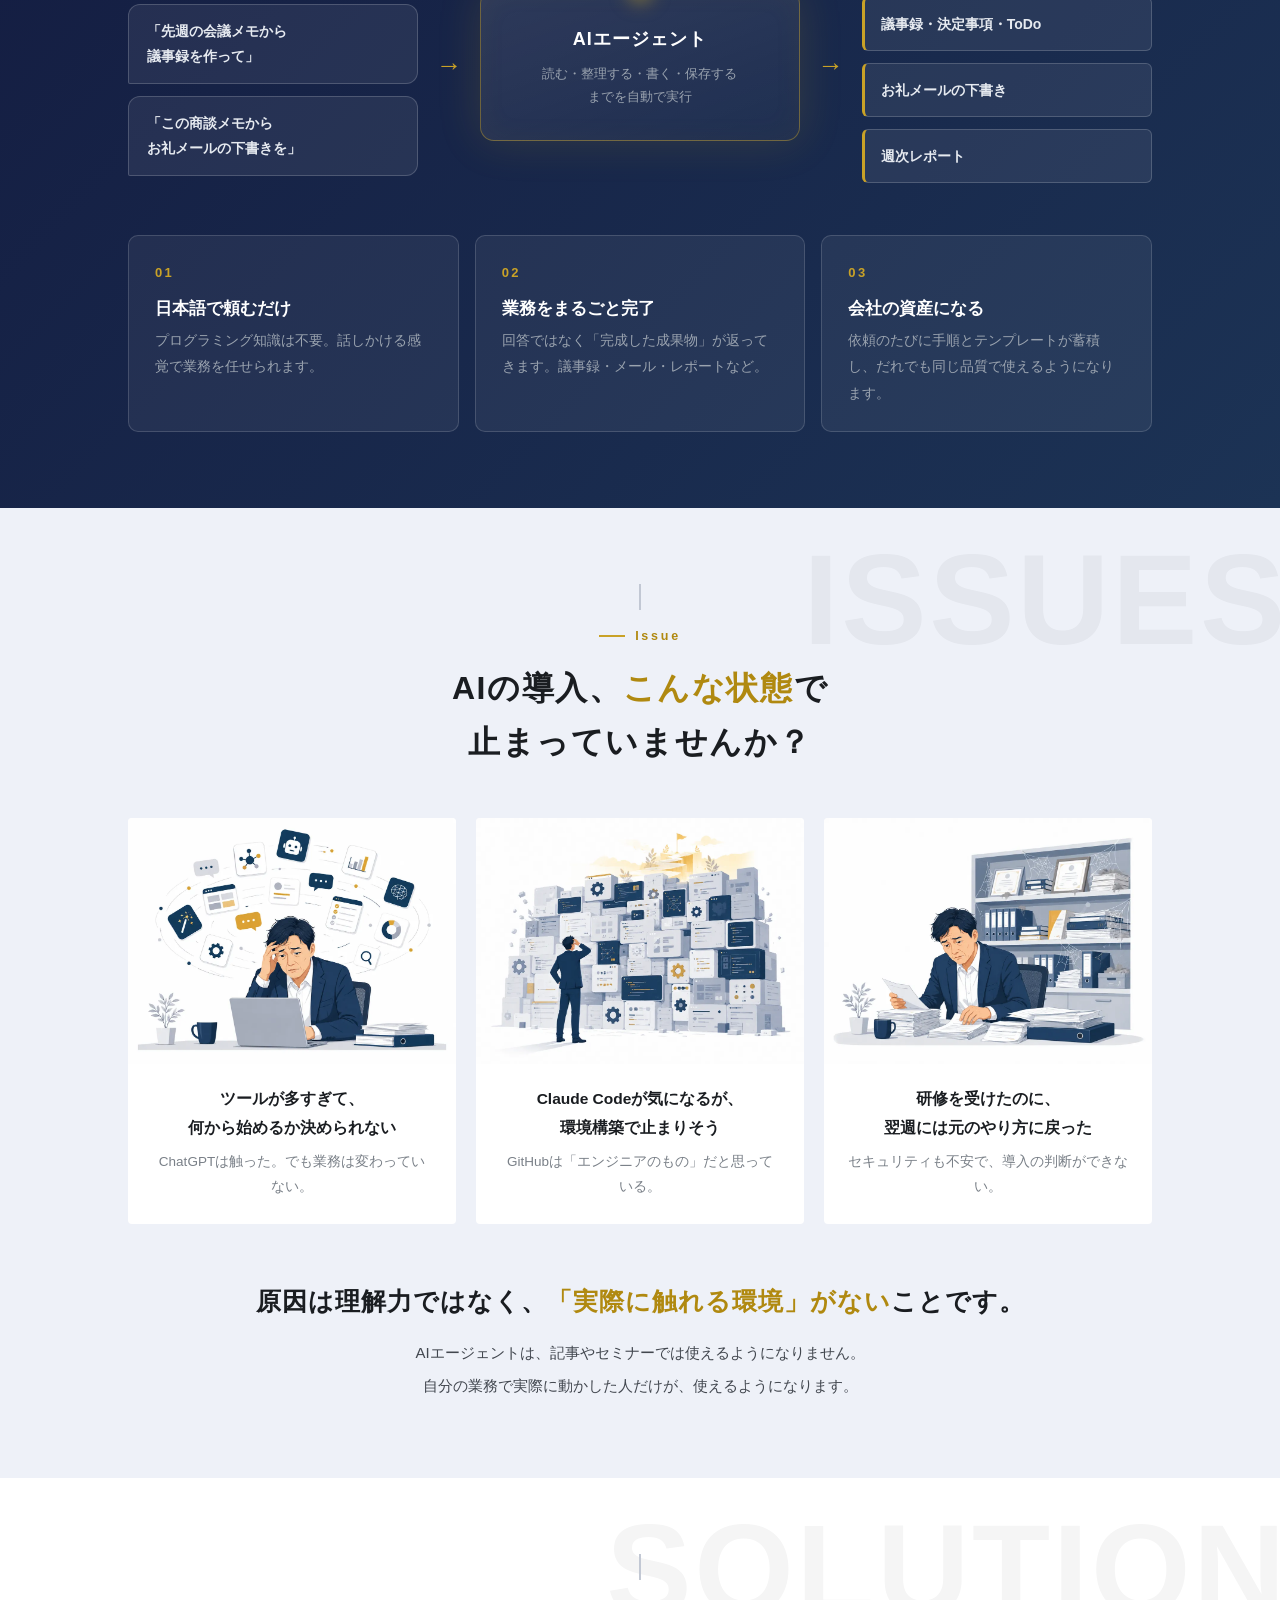
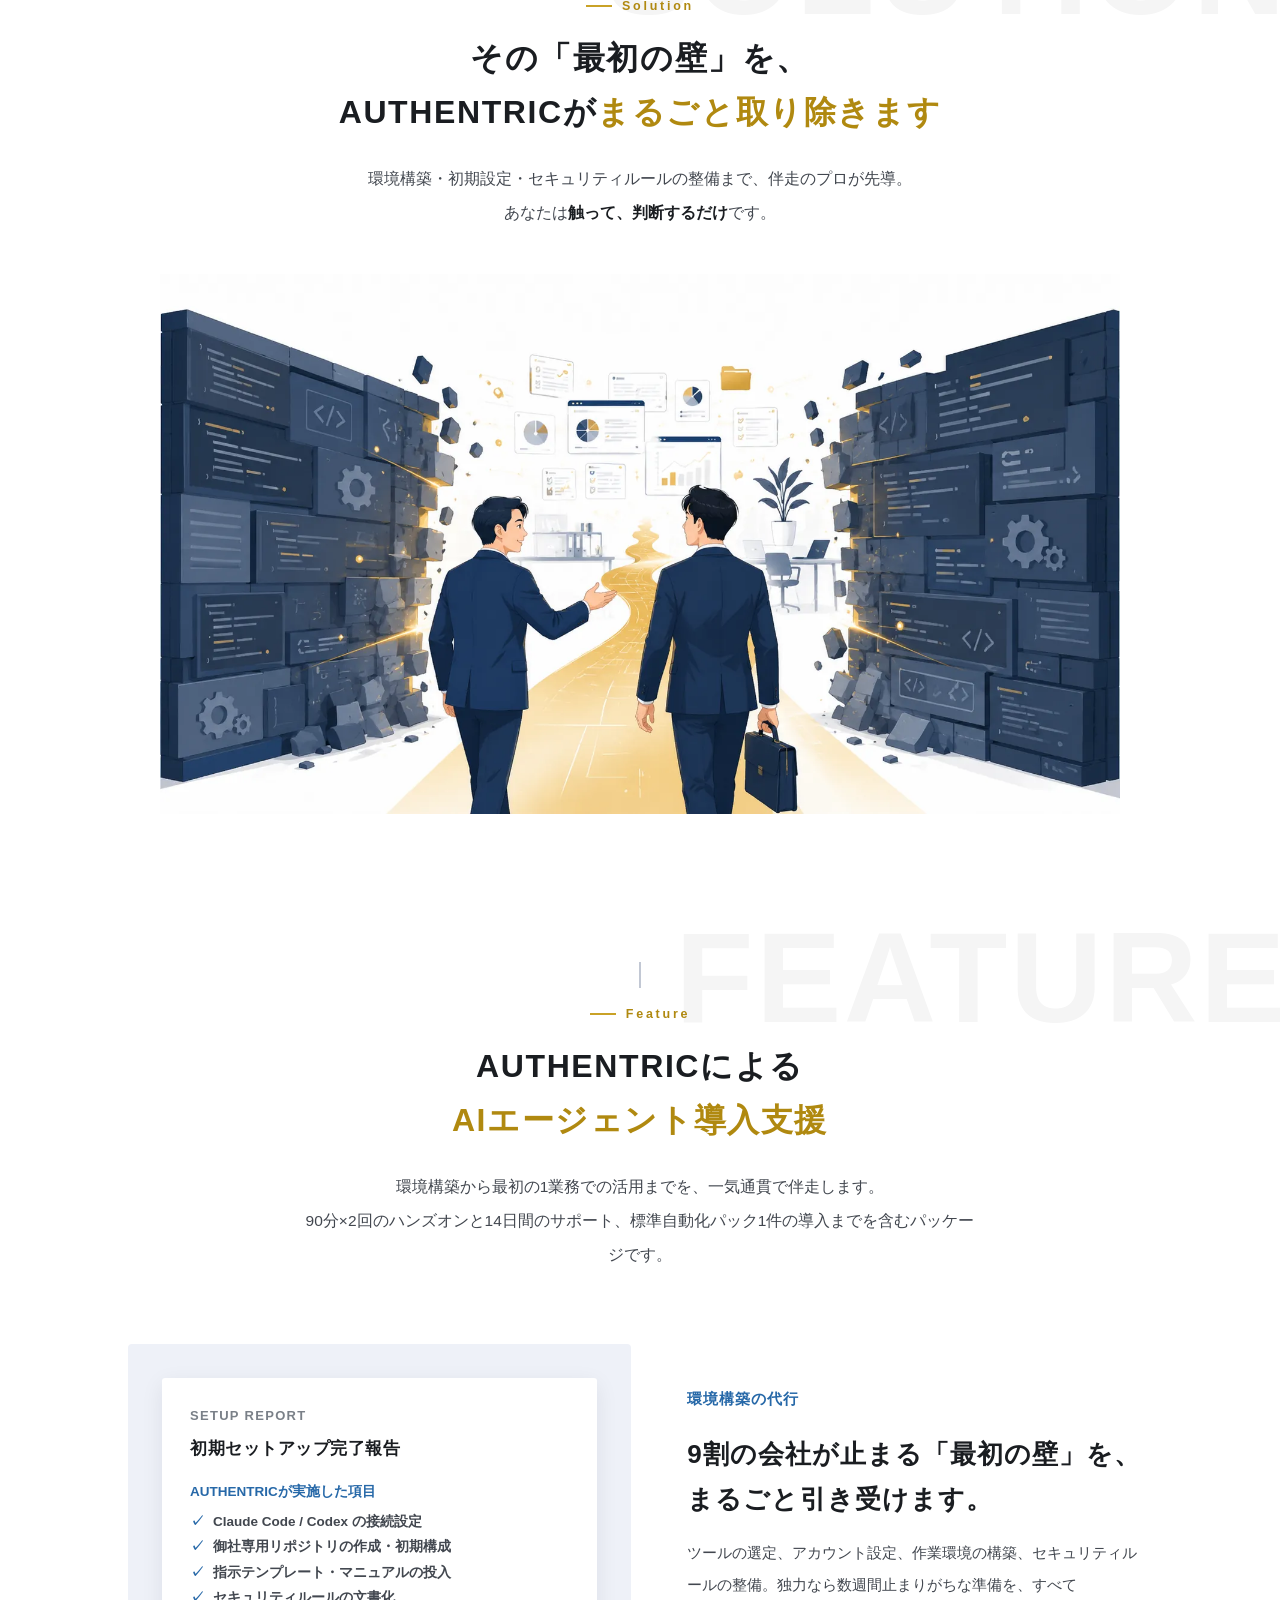
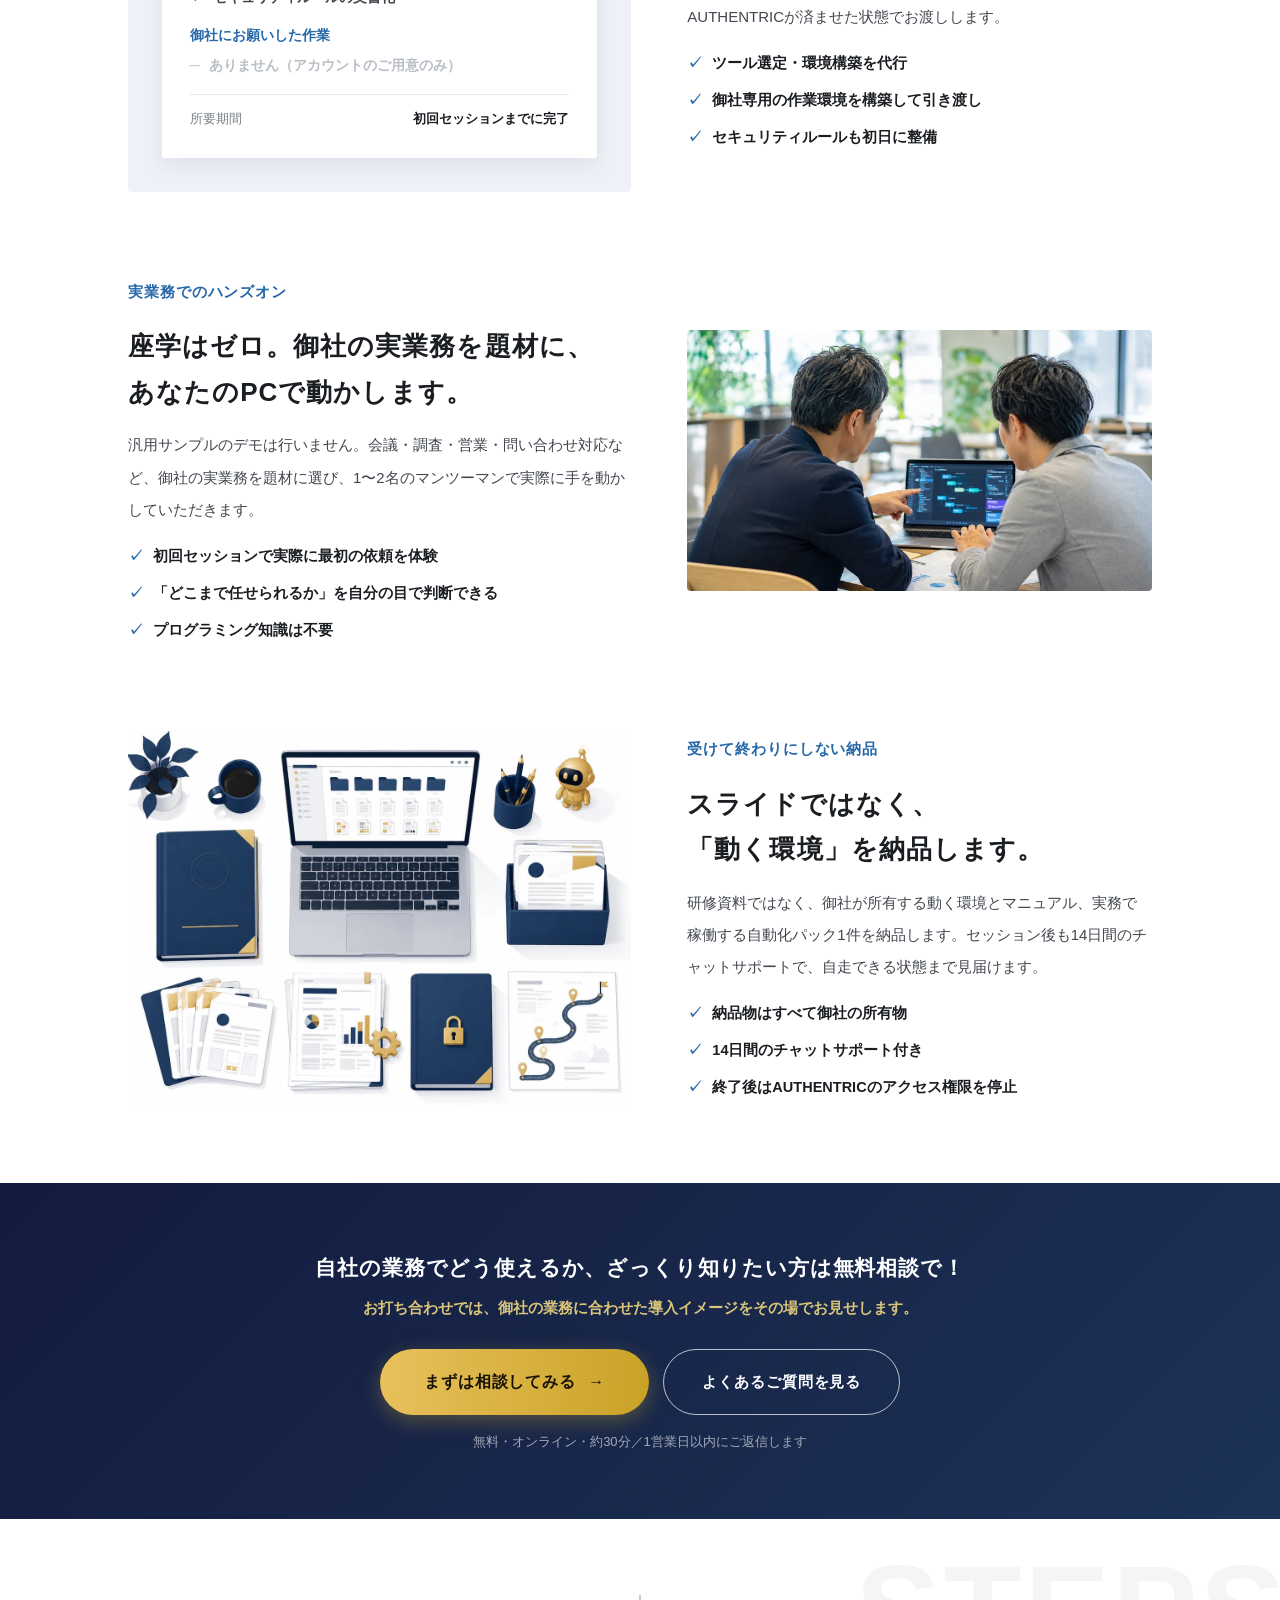
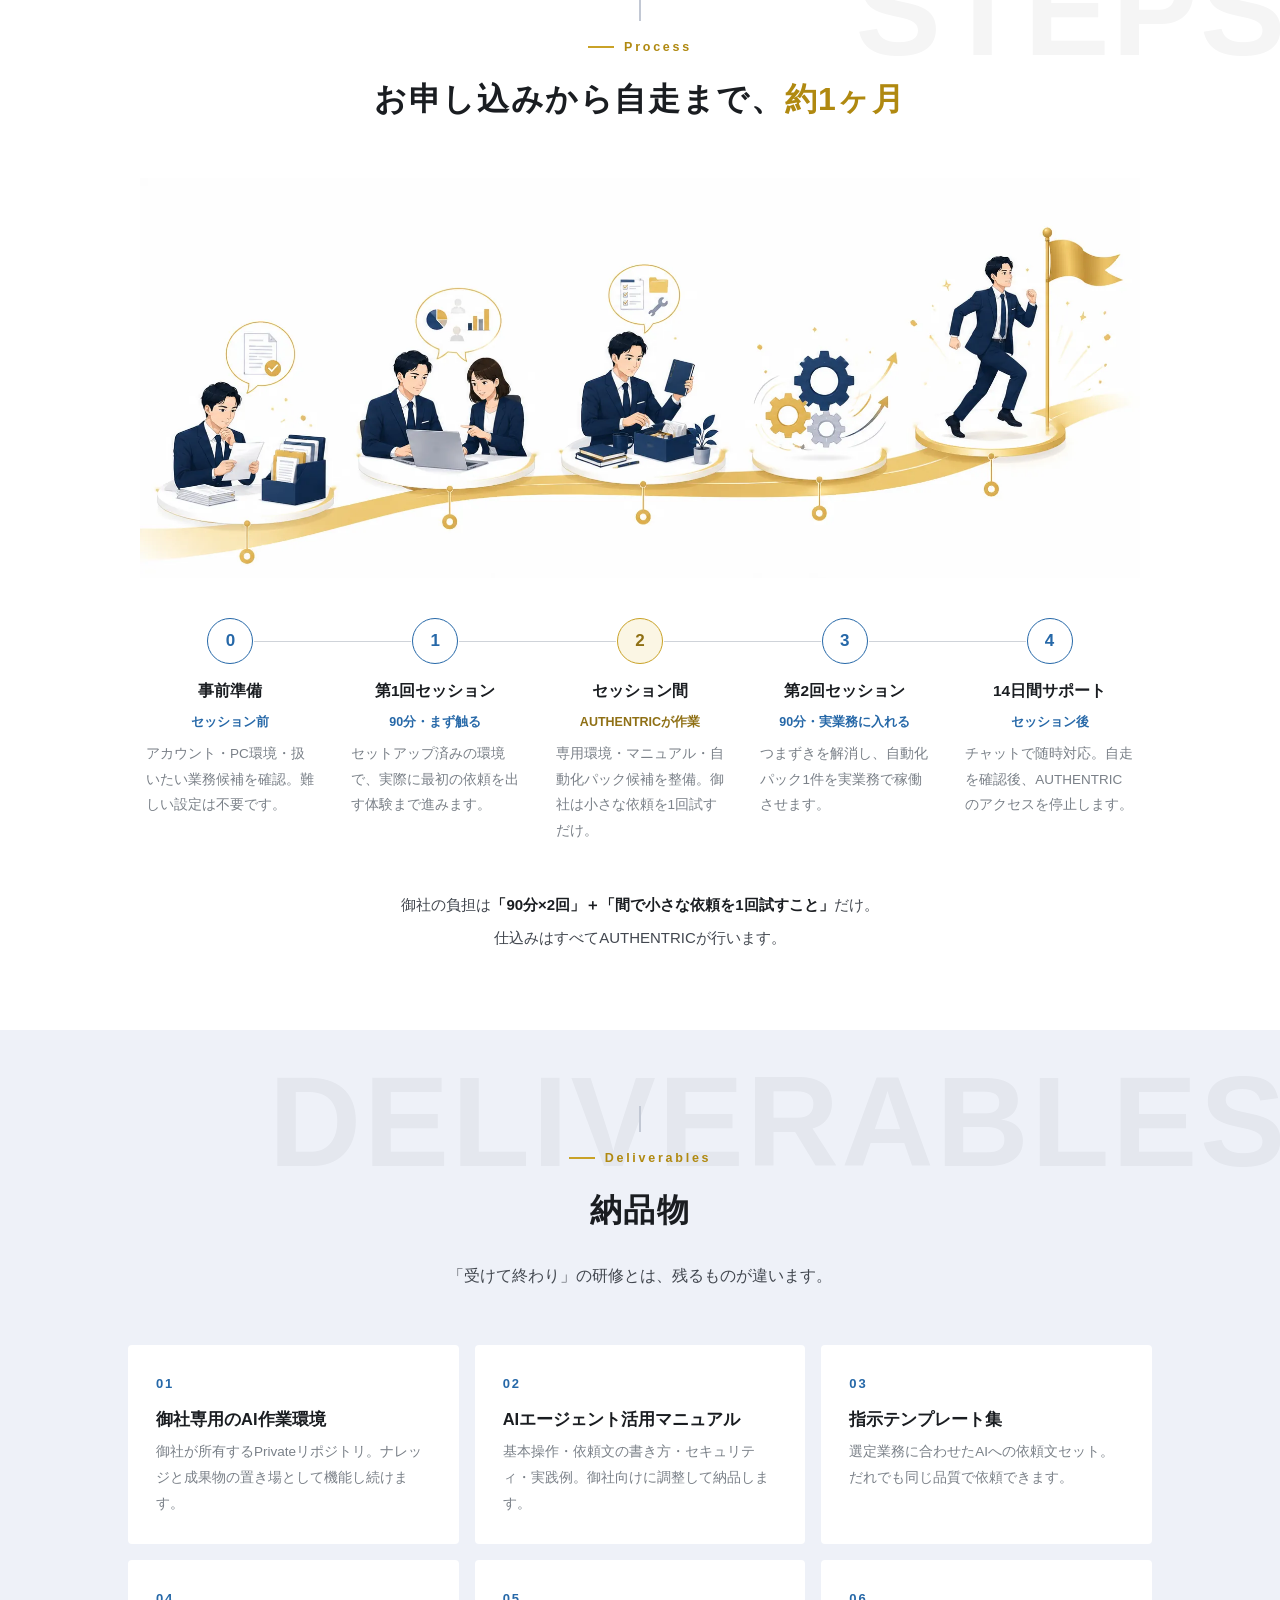
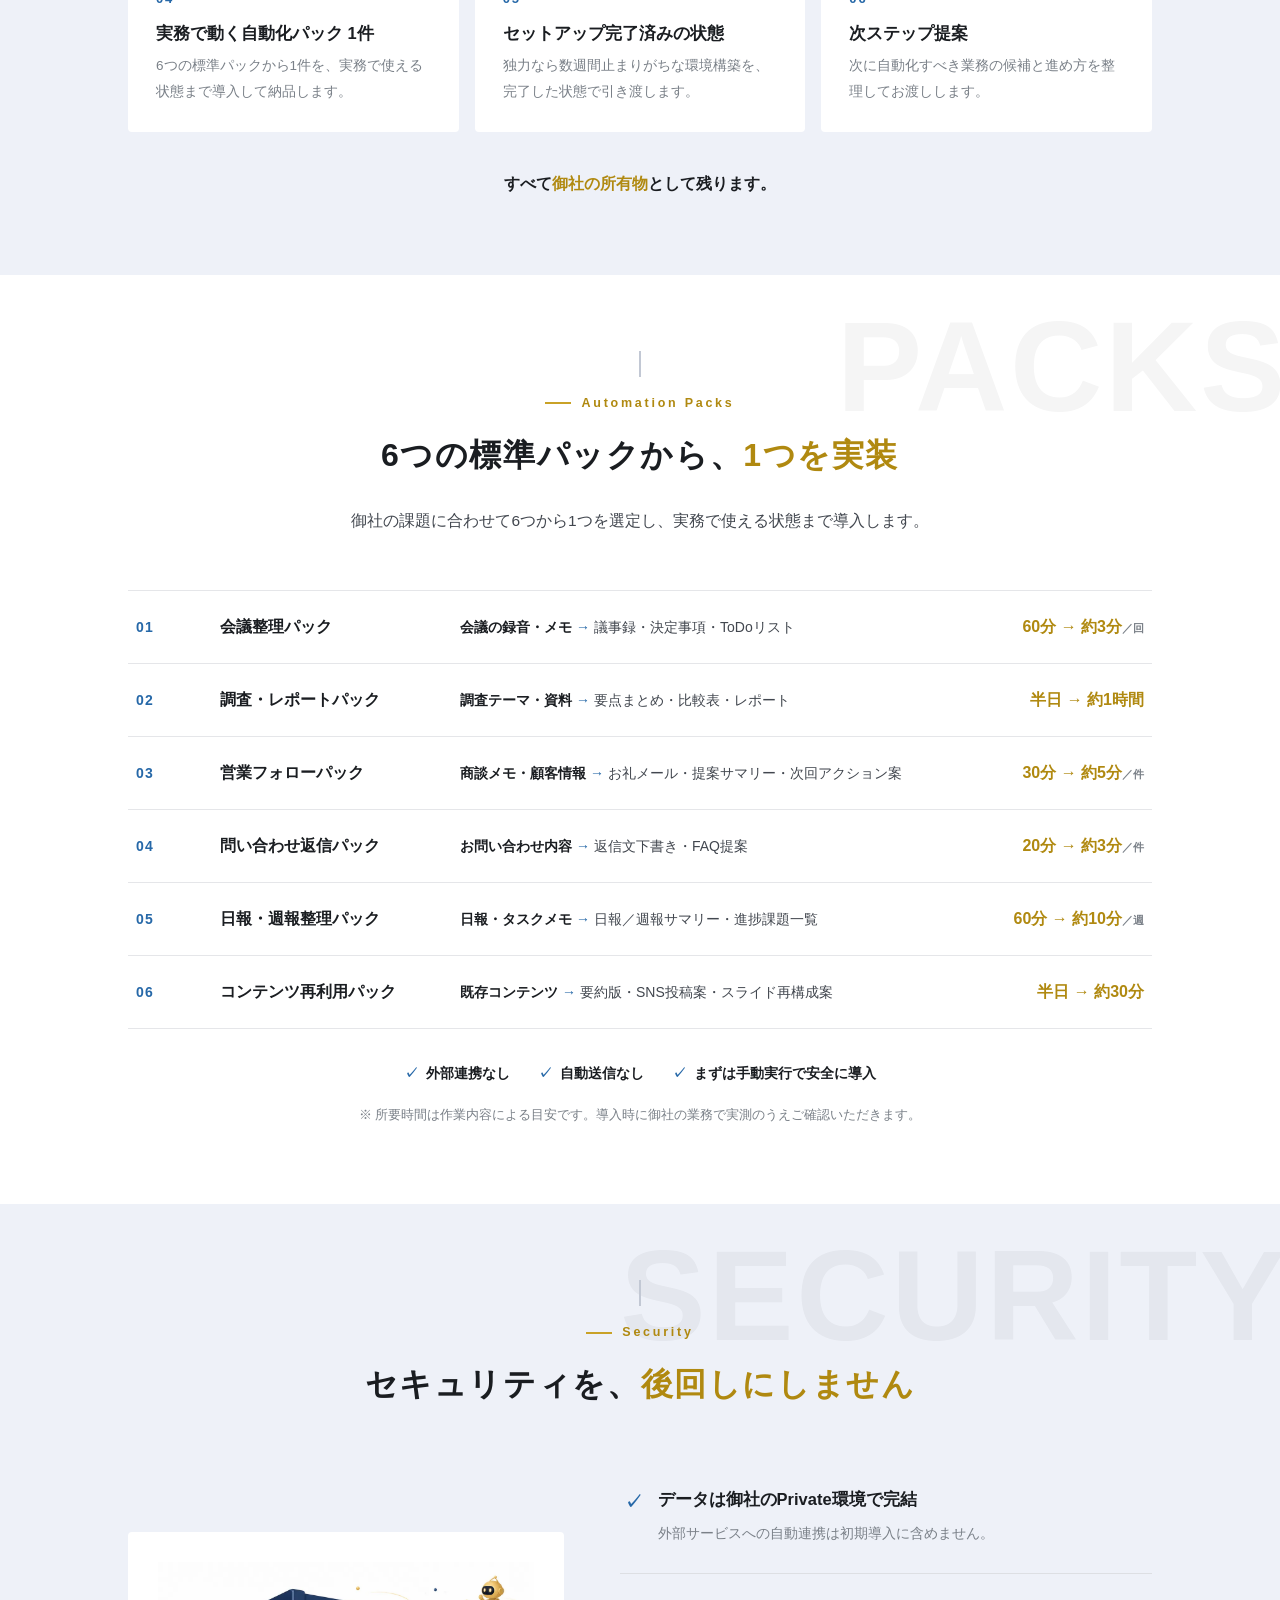
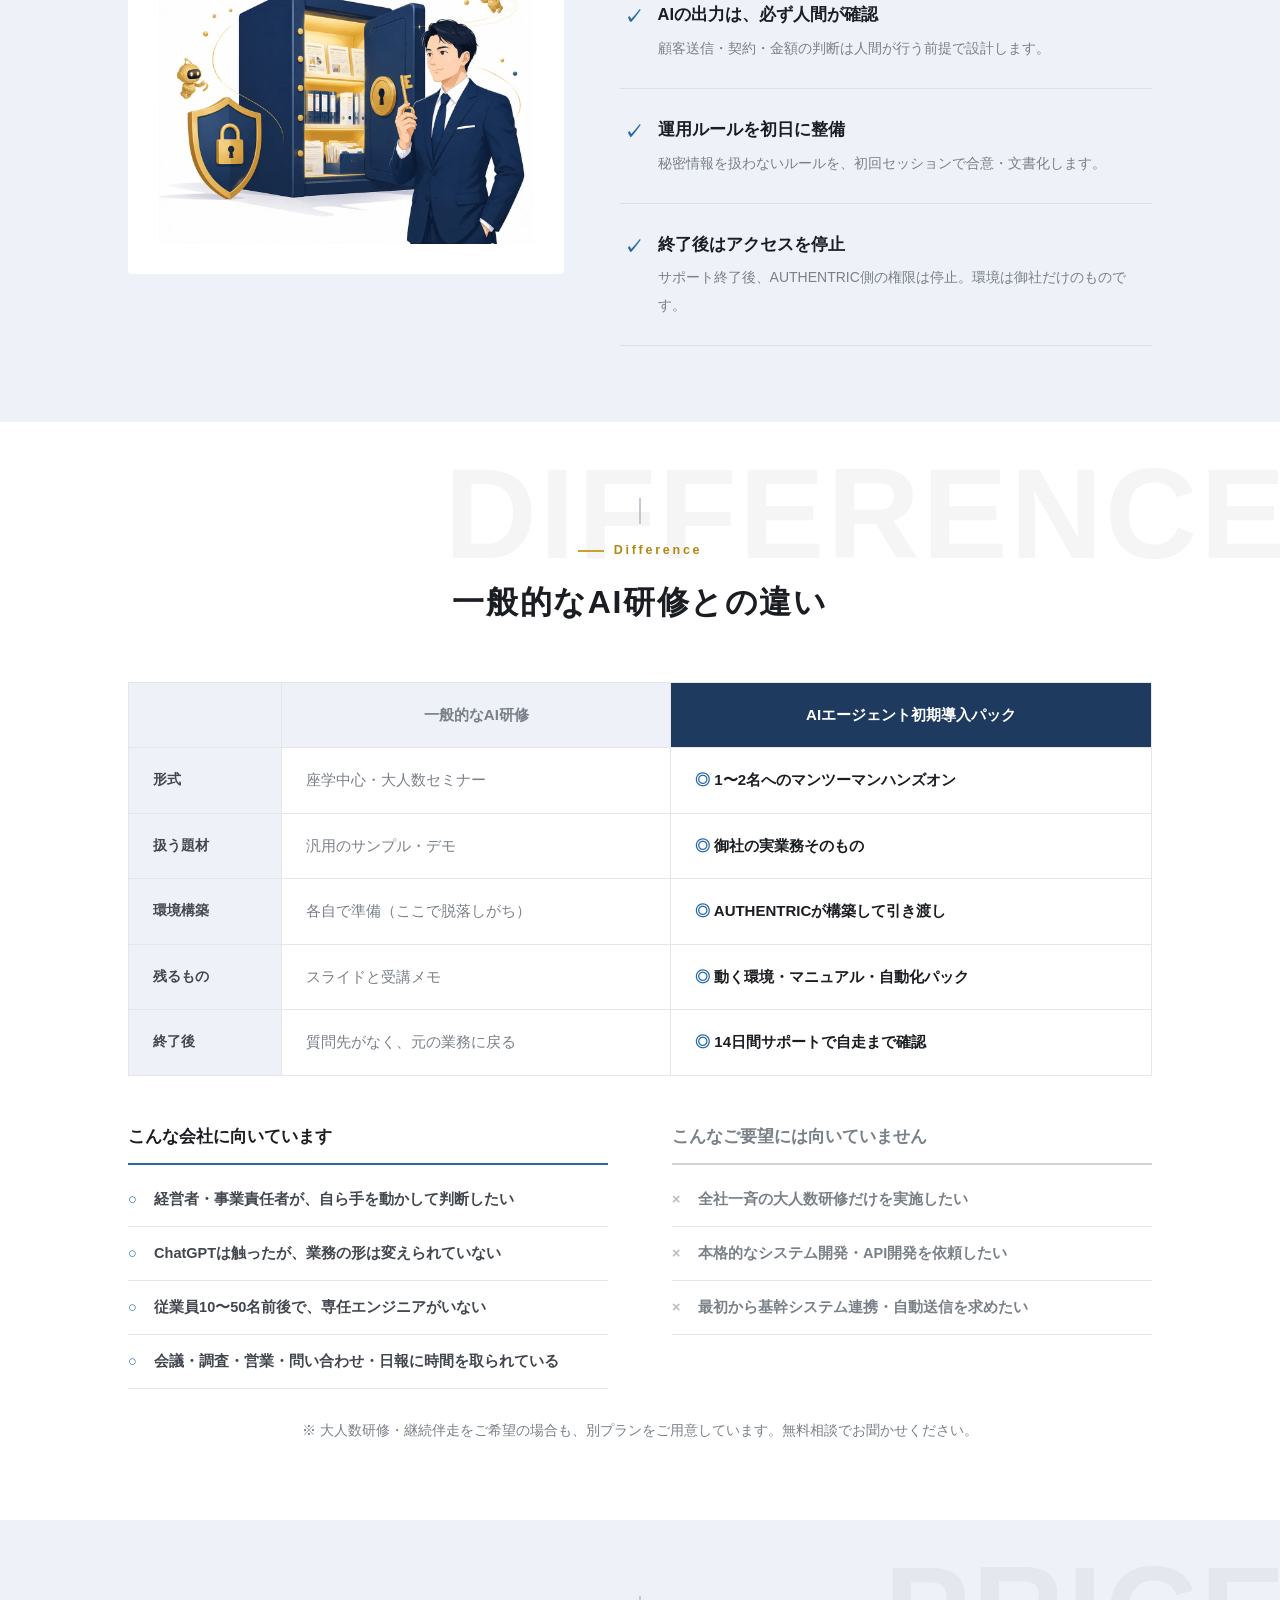
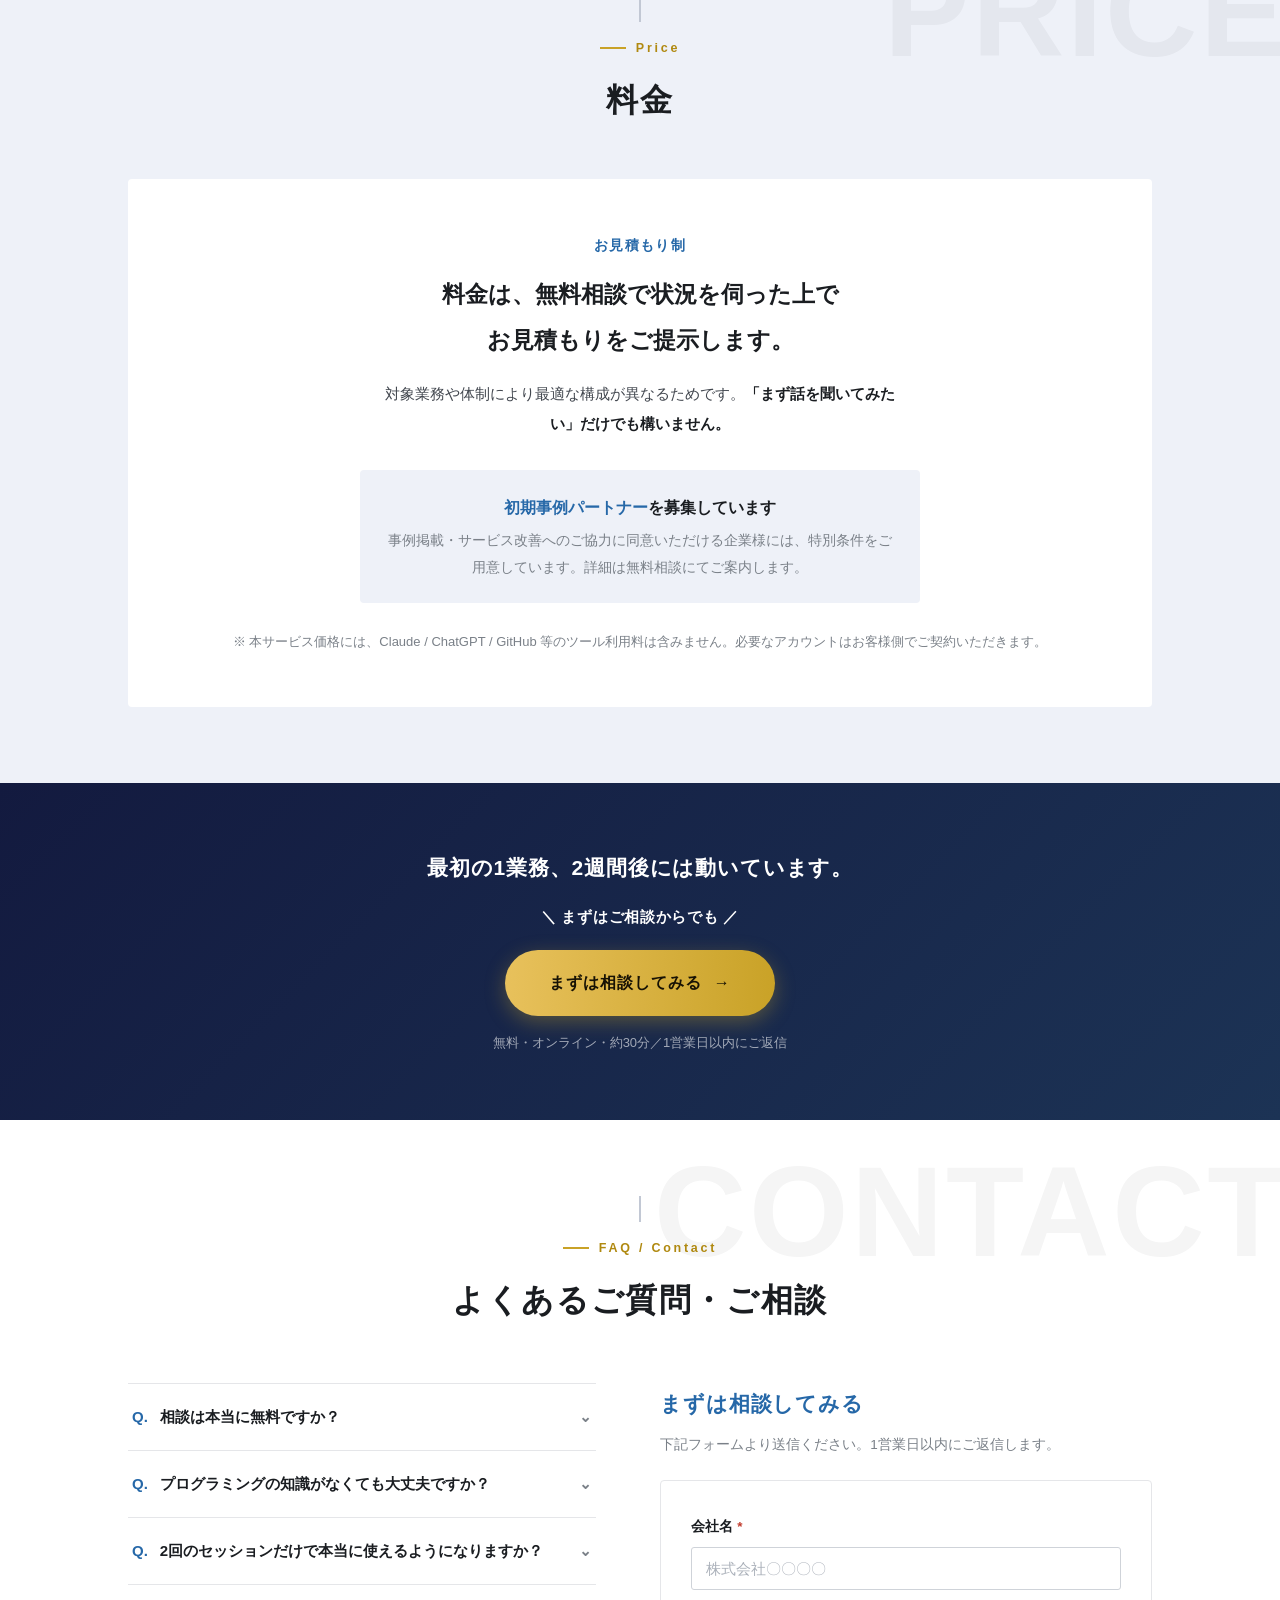
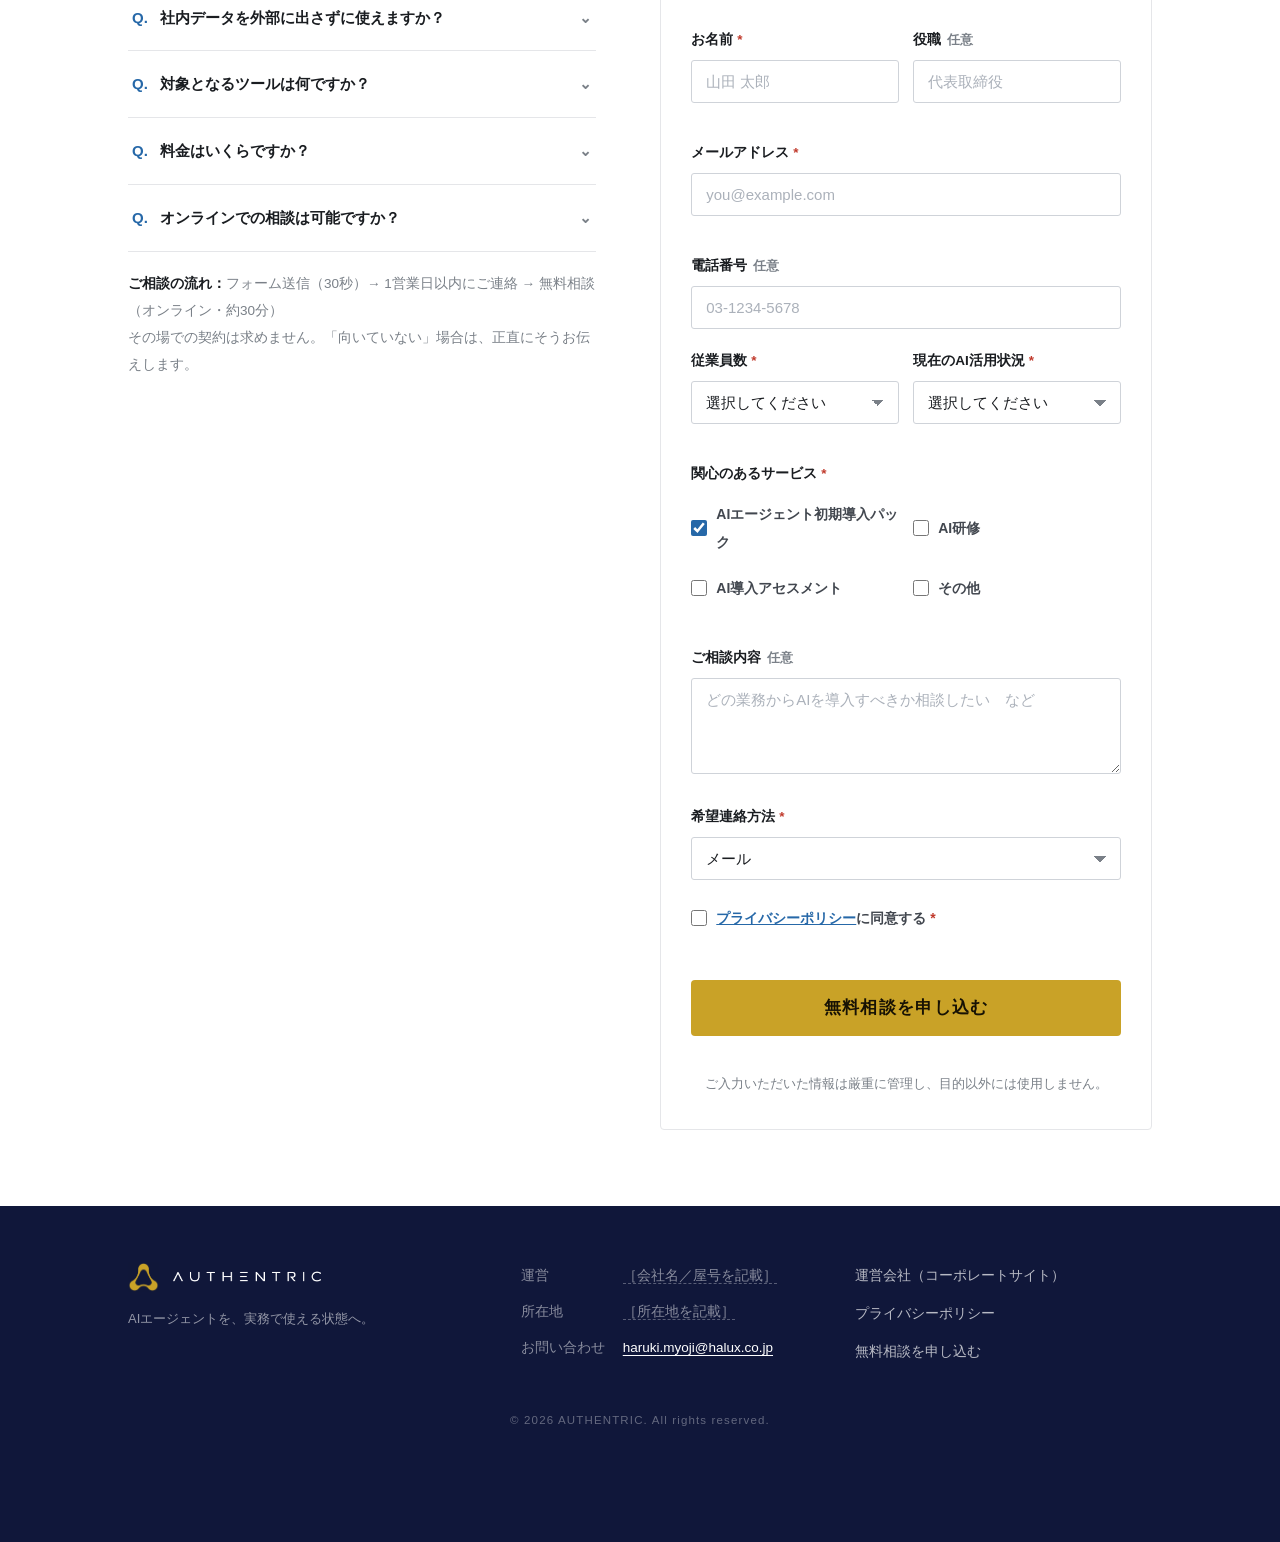
==== commit 19619fa1: "feat: 会社ロゴシンボルを配置（ヘッダー・フッター・ファビコン） Co-Authored-By: Claude Fable 5 <noreply@anthropic.com>" ====
--- a/lp-v7/index.html
+++ b/lp-v7/index.html
@@ -7,7 +7,10 @@
 <meta name="description" content="90分×2回のハンズオンと14日間サポートで、Claude Code・Codex・GitHubを御社の最初の1業務に導入。経営者・非エンジニアのためのAIエージェント導入伴走サービス。無料相談受付中。">
 <!-- 公開前のためnoindex。本公開時に削除する（README公開チェックリスト参照） -->
 <meta name="robots" content="noindex">
-<meta name="theme-color" content="#FFFFFF">
+<meta name="theme-color" content="#131A3F">
+<link rel="icon" type="image/png" sizes="32x32" href="assets/favicon-32.png">
+<link rel="icon" type="image/png" sizes="192x192" href="assets/favicon-192.png">
+<link rel="apple-touch-icon" href="assets/apple-touch-icon.png">
 <script type="application/ld+json">
 {
   "@context": "https://schema.org",
@@ -143,7 +146,9 @@
   max-width:var(--wrap);margin:0 auto;padding:15px 28px;
   display:flex;align-items:center;justify-content:space-between;gap:16px;
 }
-.brand-img{height:14px;width:auto}
+.brand-lockup{display:inline-flex;align-items:center;gap:11px;text-decoration:none}
+.brand-symbol{height:26px;width:auto}
+.brand-img{height:13px;width:auto}
 .topbar-nav{display:flex;gap:10px;align-items:center}
 .topbar-nav .btn--line{padding:9px 20px;font-size:13.5px}
 .topbar-nav .btn--gold{padding:10px 22px;font-size:13.5px}
@@ -547,6 +552,8 @@
    ============================================================ */
 .site-footer{background:#10173A;color:rgba(255,255,255,.8);padding:56px 0 110px}
 .footer-grid{display:grid;grid-template-columns:1.2fr 1fr 1fr;gap:36px;align-items:start}
+.footer-lockup{display:flex;align-items:center;gap:12px}
+.footer-symbol{height:30px;width:auto}
 .footer-wordmark{height:13px;width:auto}
 .footer-tagline{font-size:13px;color:rgba(255,255,255,.55);margin-top:14px}
 .footer-info{font-size:13.5px;display:grid;gap:9px}
@@ -653,7 +660,10 @@
 
 <header class="topbar">
   <div class="topbar-inner">
-    <a href="#top" aria-label="AUTHENTRIC トップへ"><img class="brand-img" src="assets/brand-wordmark-black.png" alt="AUTHENTRIC" width="1980" height="169"></a>
+    <a class="brand-lockup" href="#top" aria-label="AUTHENTRIC トップへ">
+      <img class="brand-symbol" src="assets/symbol-black.png" alt="" width="133" height="128" aria-hidden="true">
+      <img class="brand-img" src="assets/brand-wordmark-black.png" alt="AUTHENTRIC" width="1980" height="169">
+    </a>
     <nav class="topbar-nav" aria-label="ヘッダーナビゲーション">
       <a class="btn btn--line" href="#service" data-cta="header_service">サービス内容</a>
       <a class="btn btn--gold" href="#consultation" data-cta="header_consultation">無料相談</a>
@@ -1381,7 +1391,10 @@
   <div class="wrap">
     <div class="footer-grid">
       <div>
-        <img class="footer-wordmark" src="assets/brand-wordmark-white.png" alt="AUTHENTRIC" width="1980" height="169" loading="lazy">
+        <div class="footer-lockup">
+          <img class="footer-symbol" src="assets/symbol-gold.png" alt="" width="133" height="128" aria-hidden="true" loading="lazy">
+          <img class="footer-wordmark" src="assets/brand-wordmark-white.png" alt="AUTHENTRIC" width="1980" height="169" loading="lazy">
+        </div>
         <p class="footer-tagline">AIエージェントを、実務で使える状態へ。</p>
       </div>
       <dl class="footer-info">
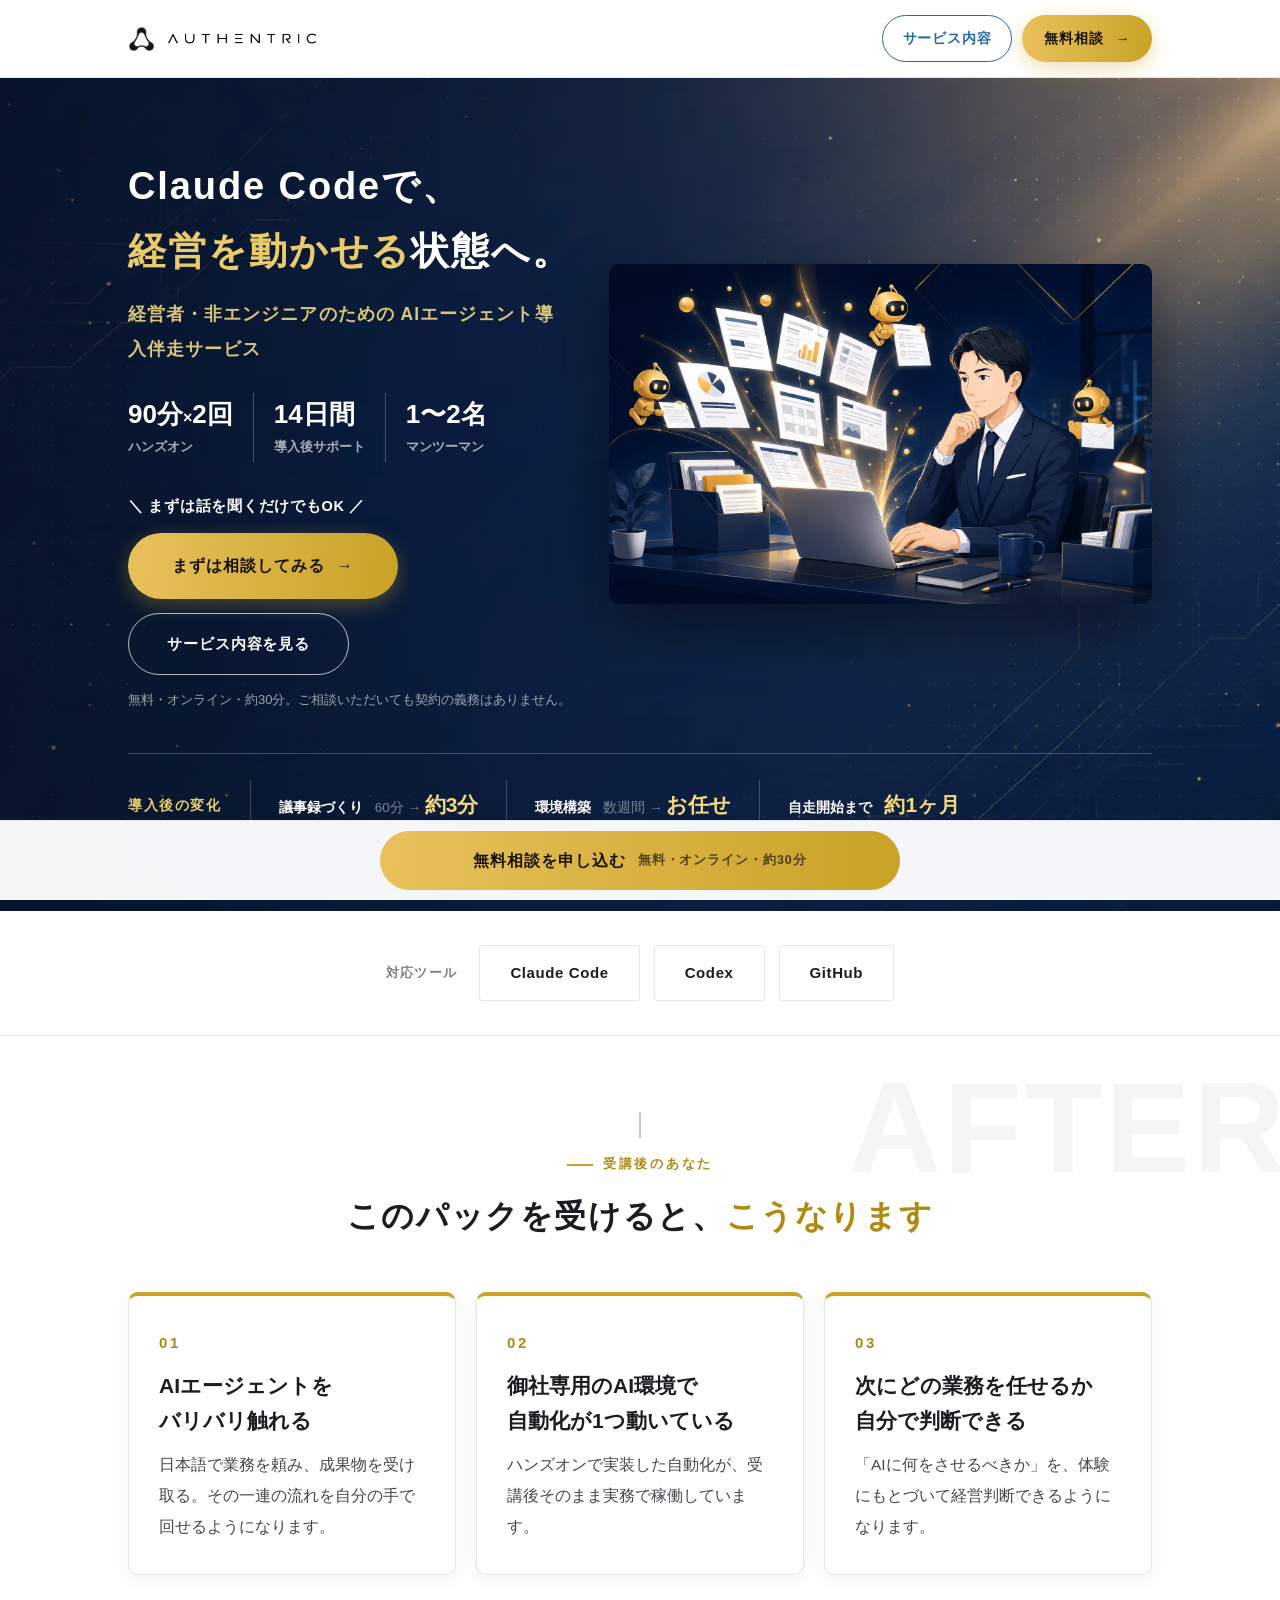
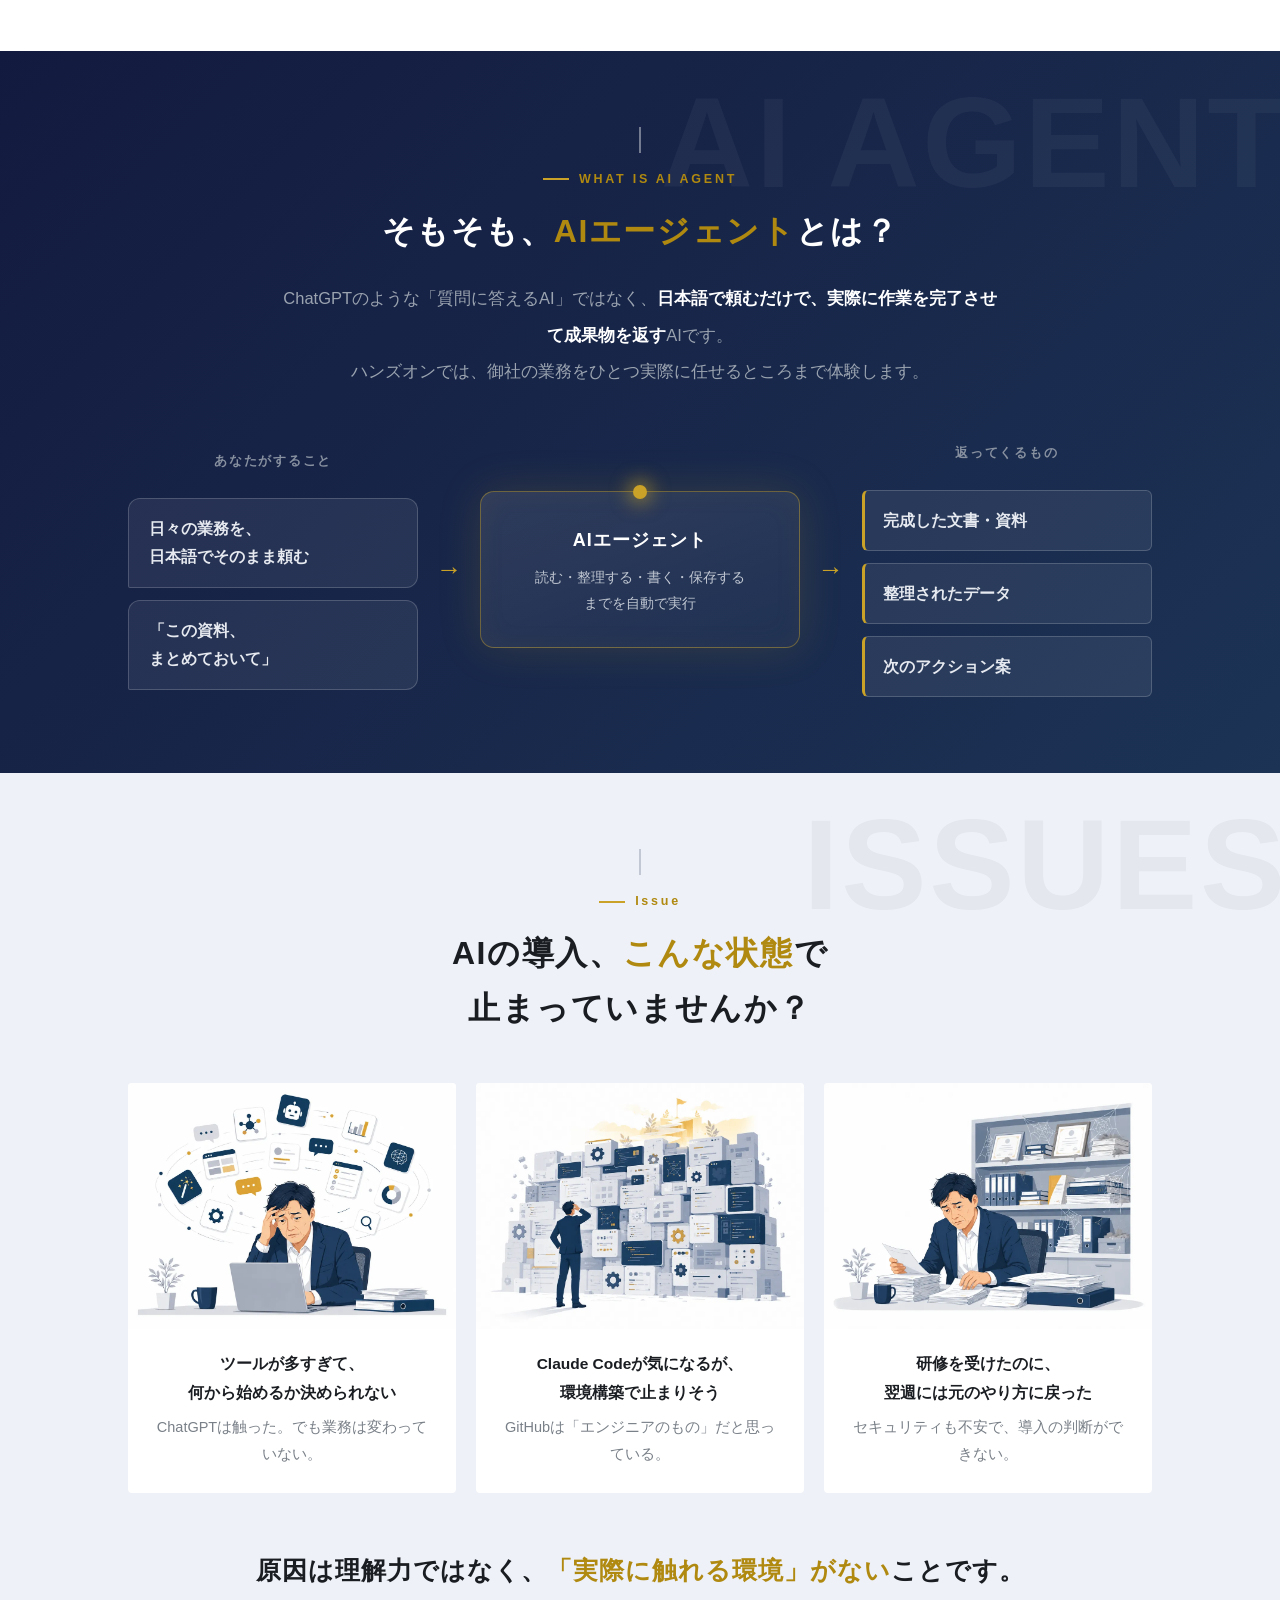
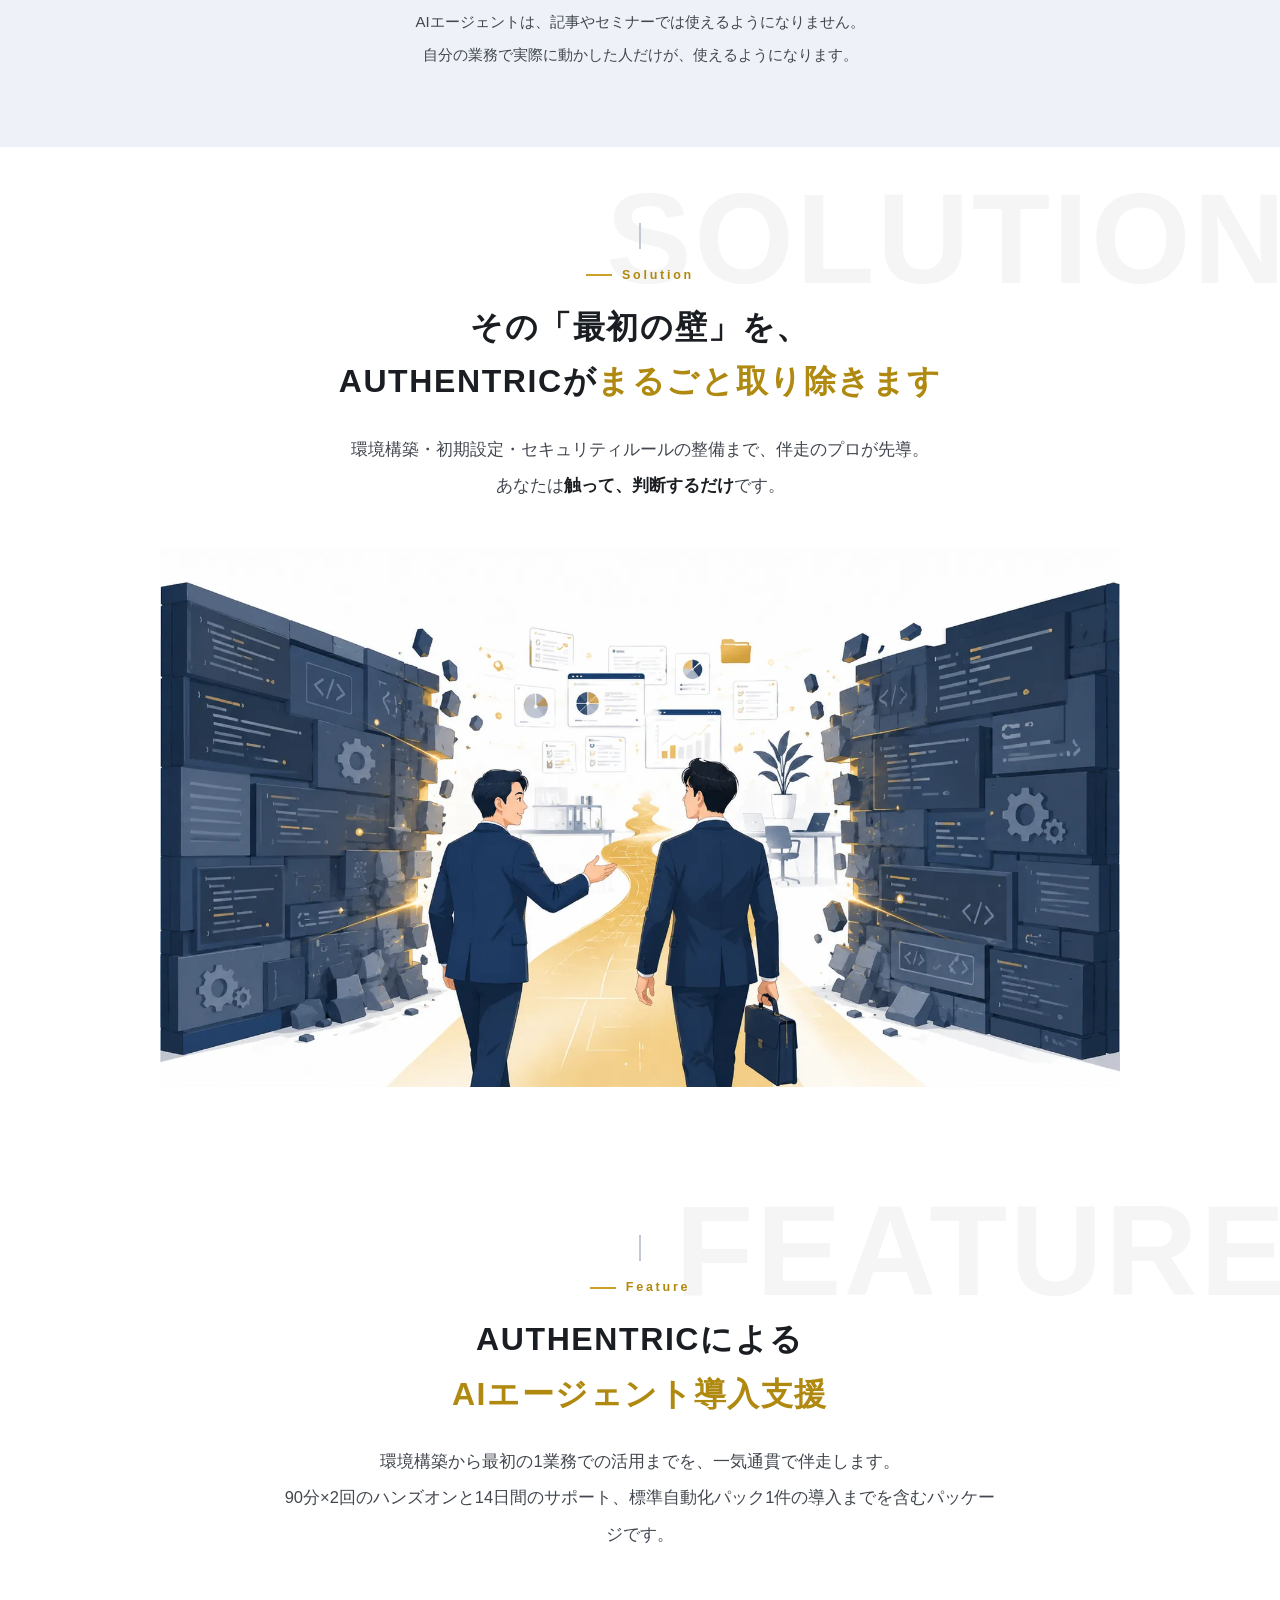
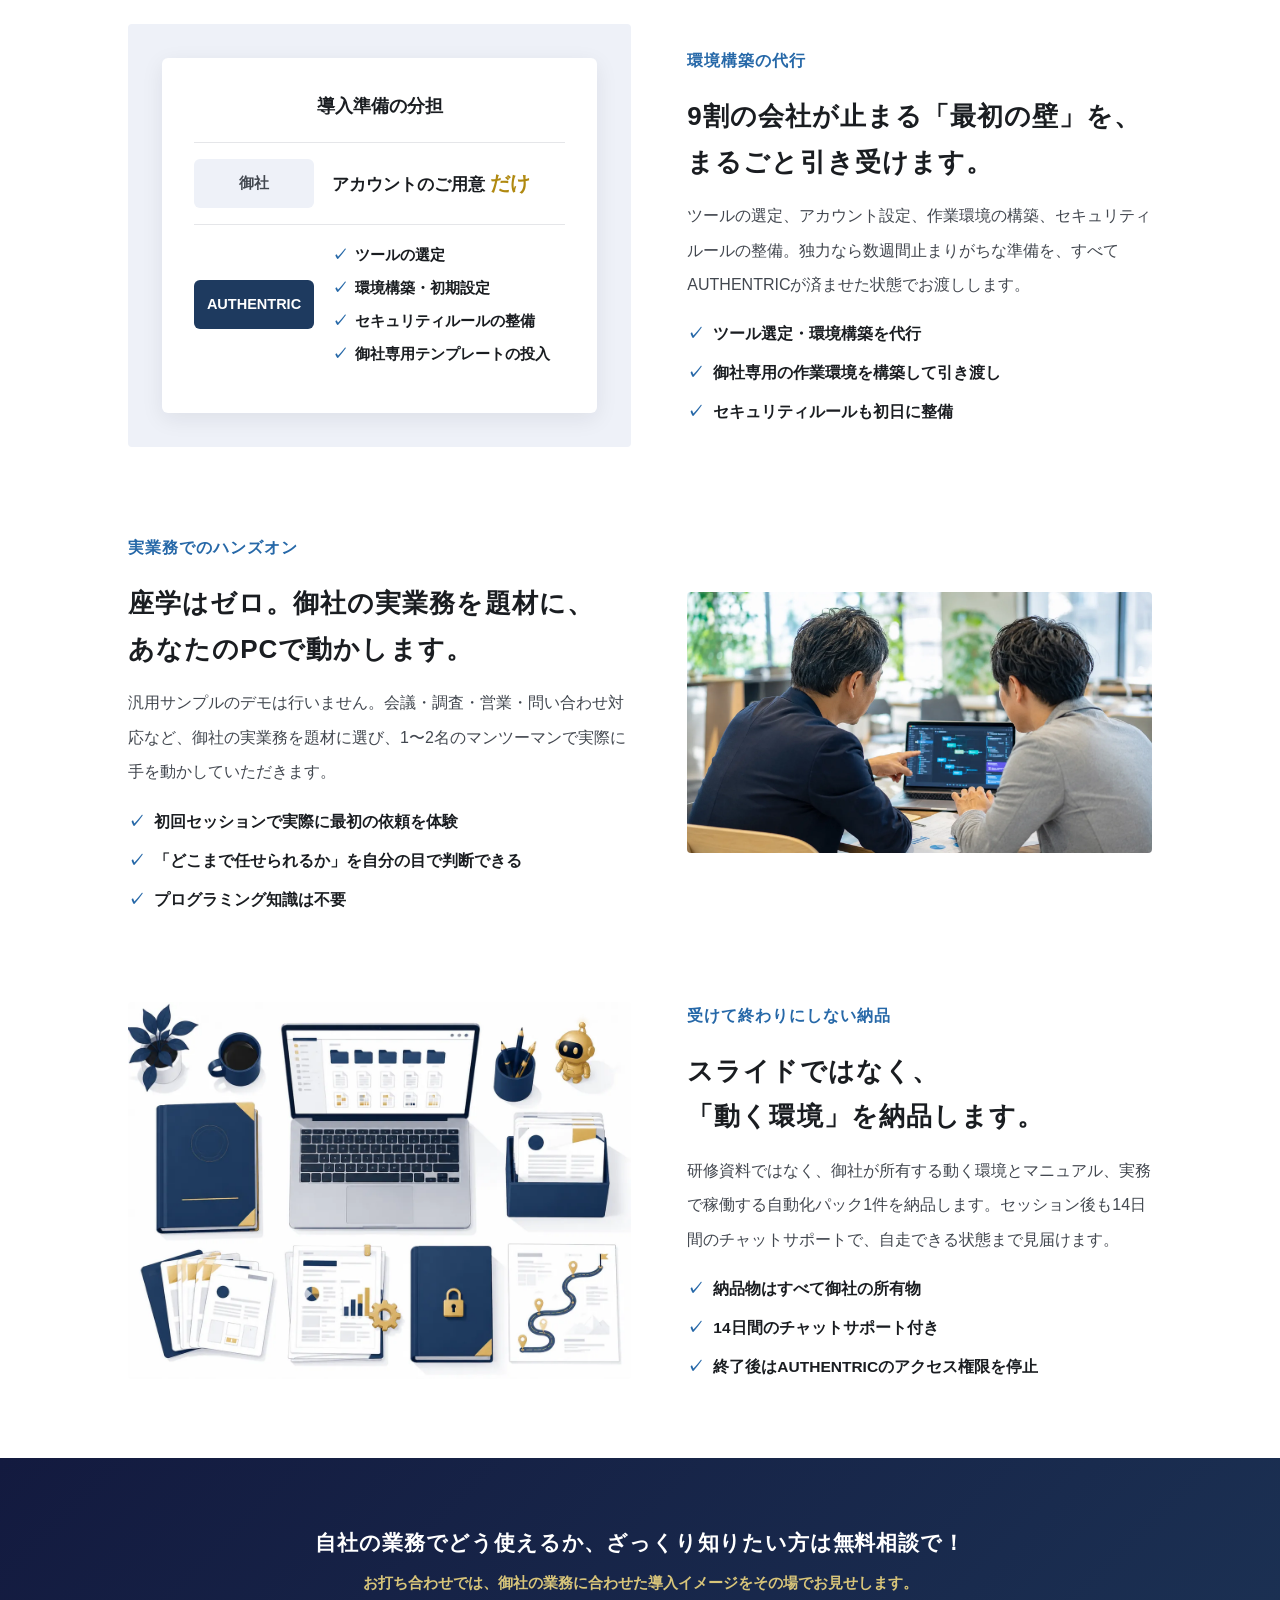
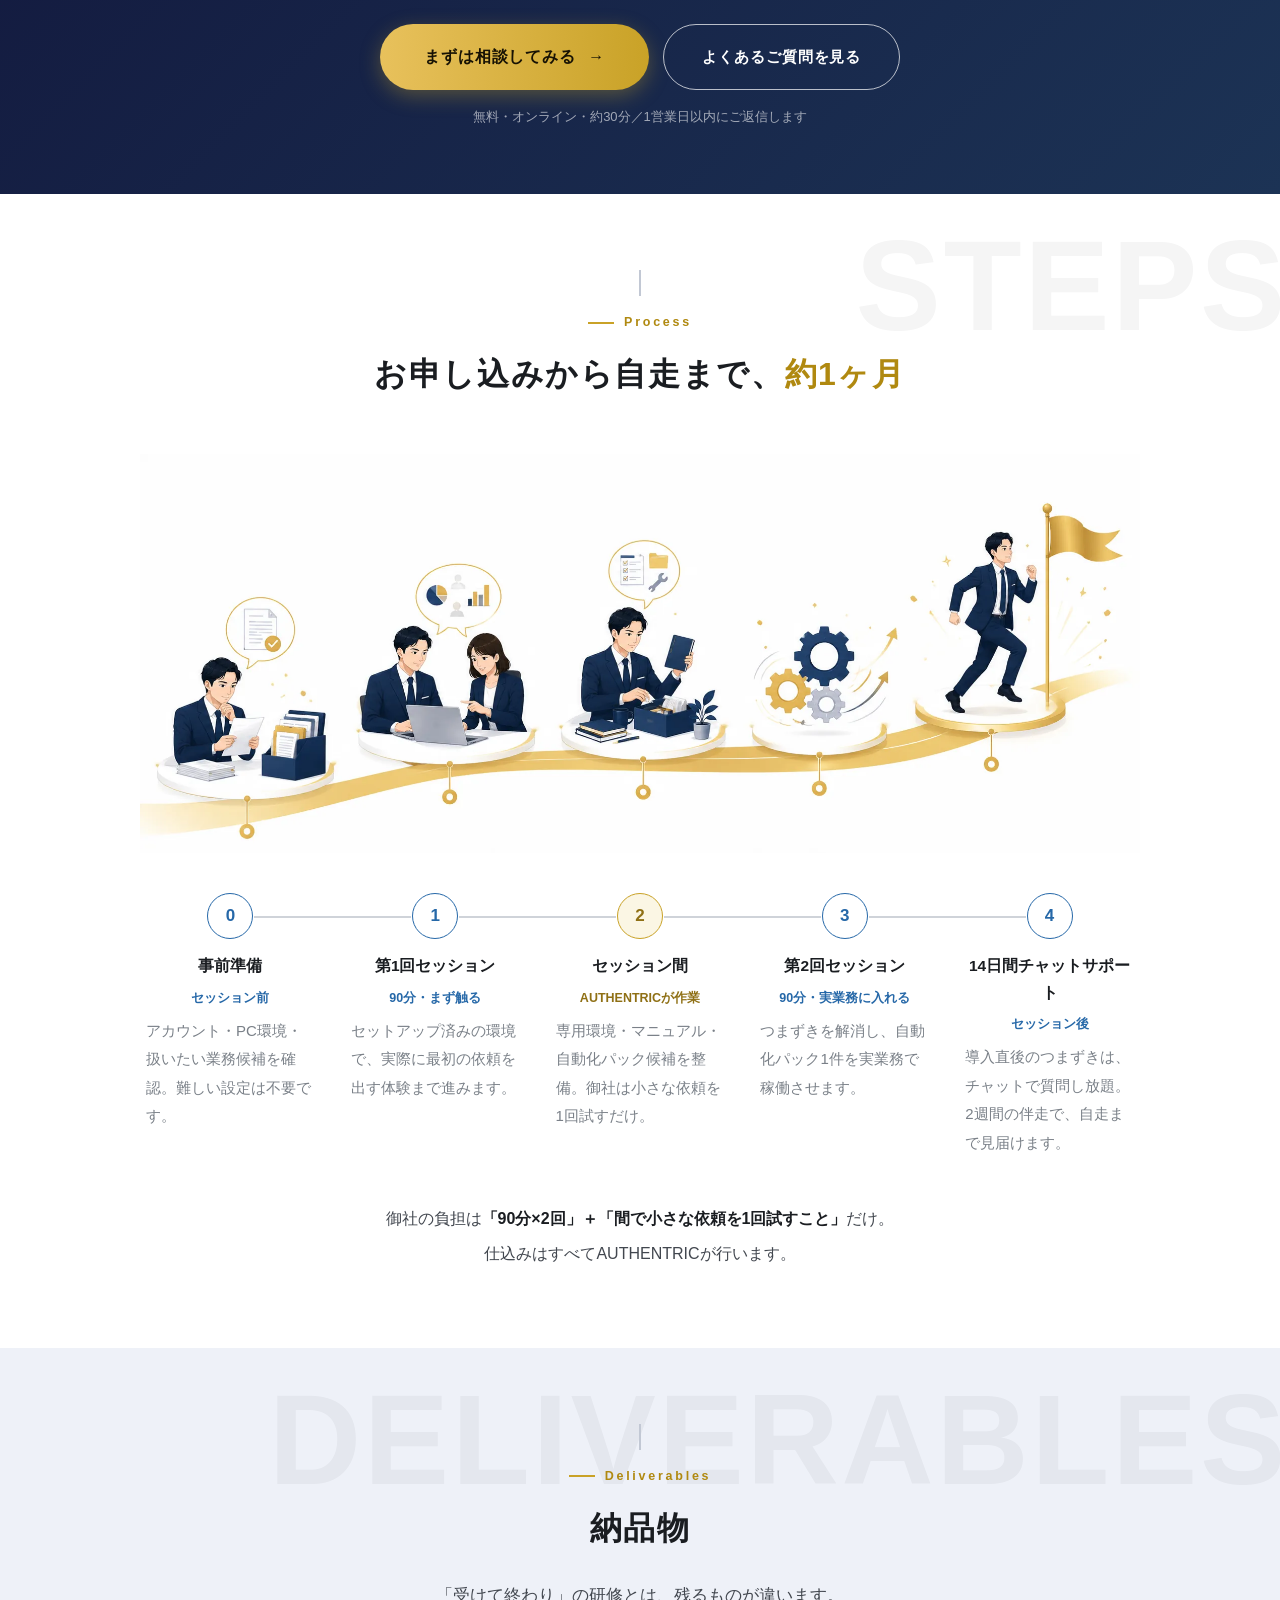
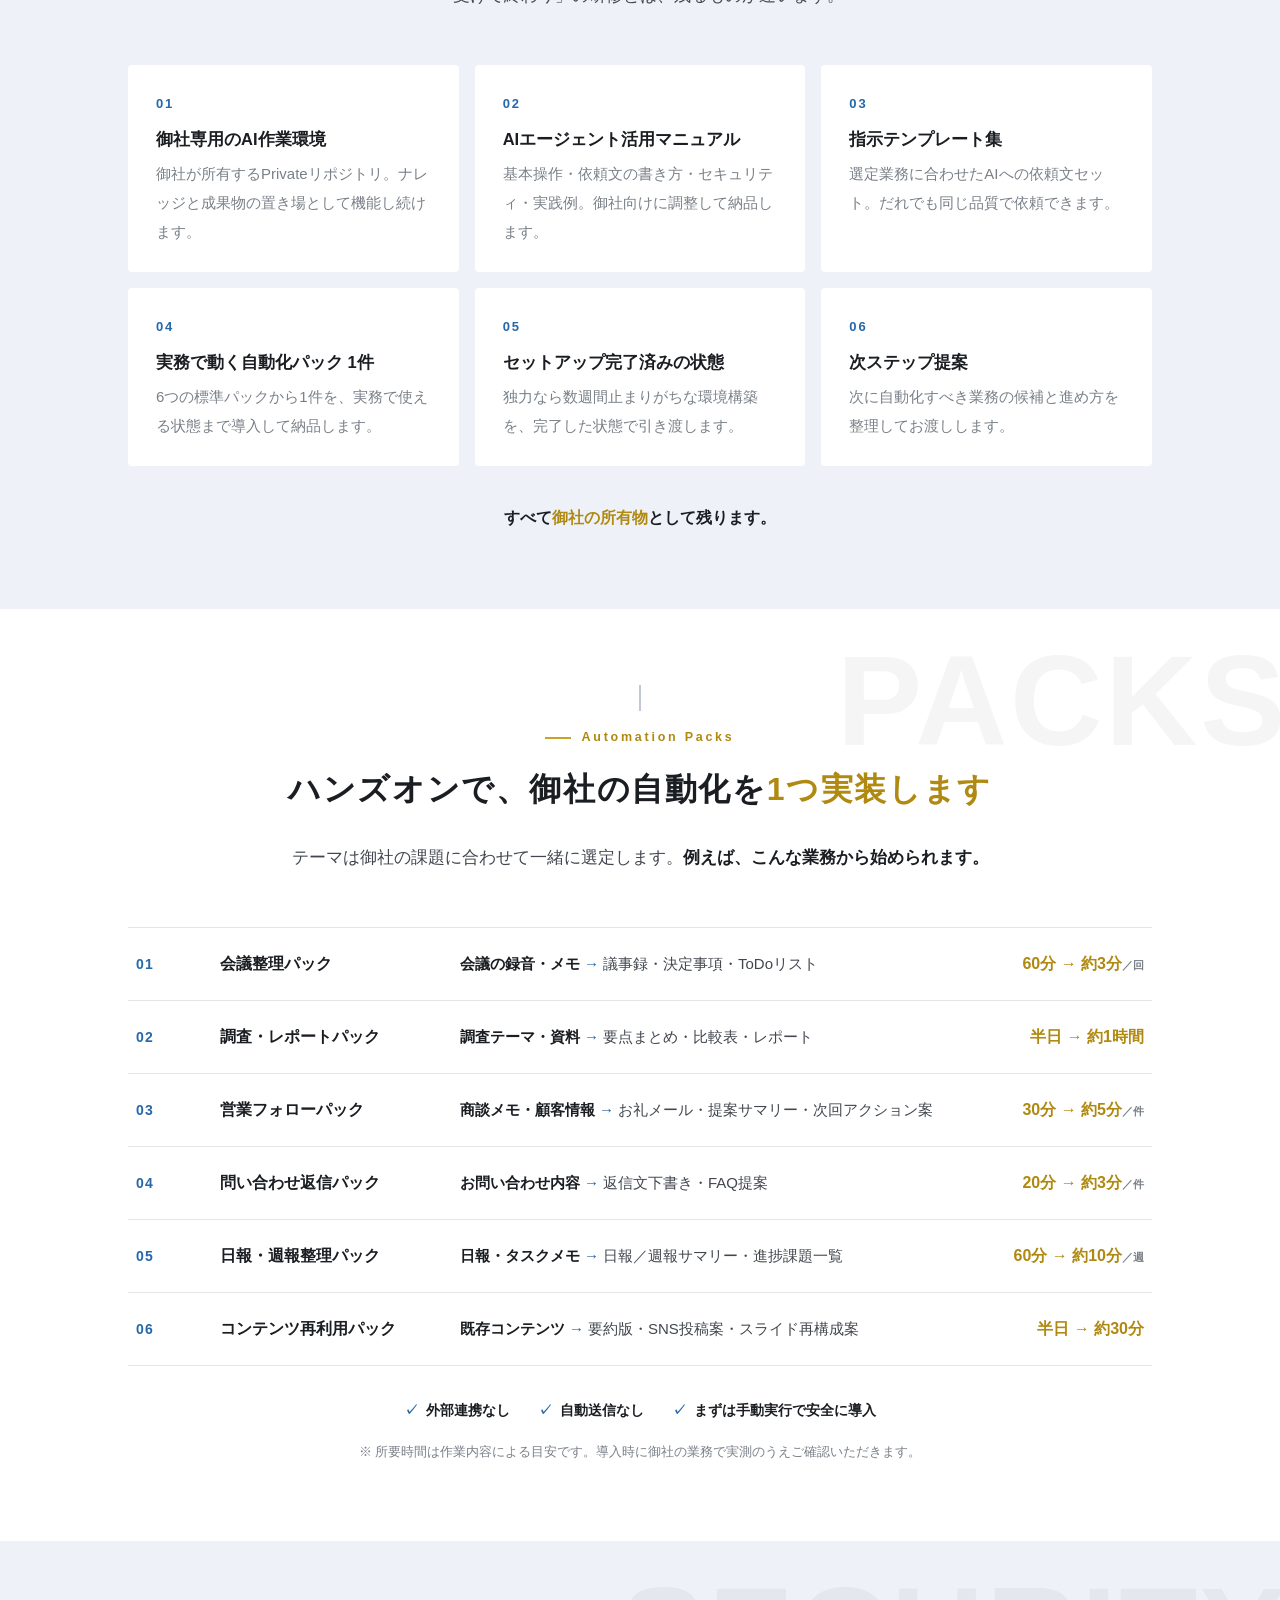
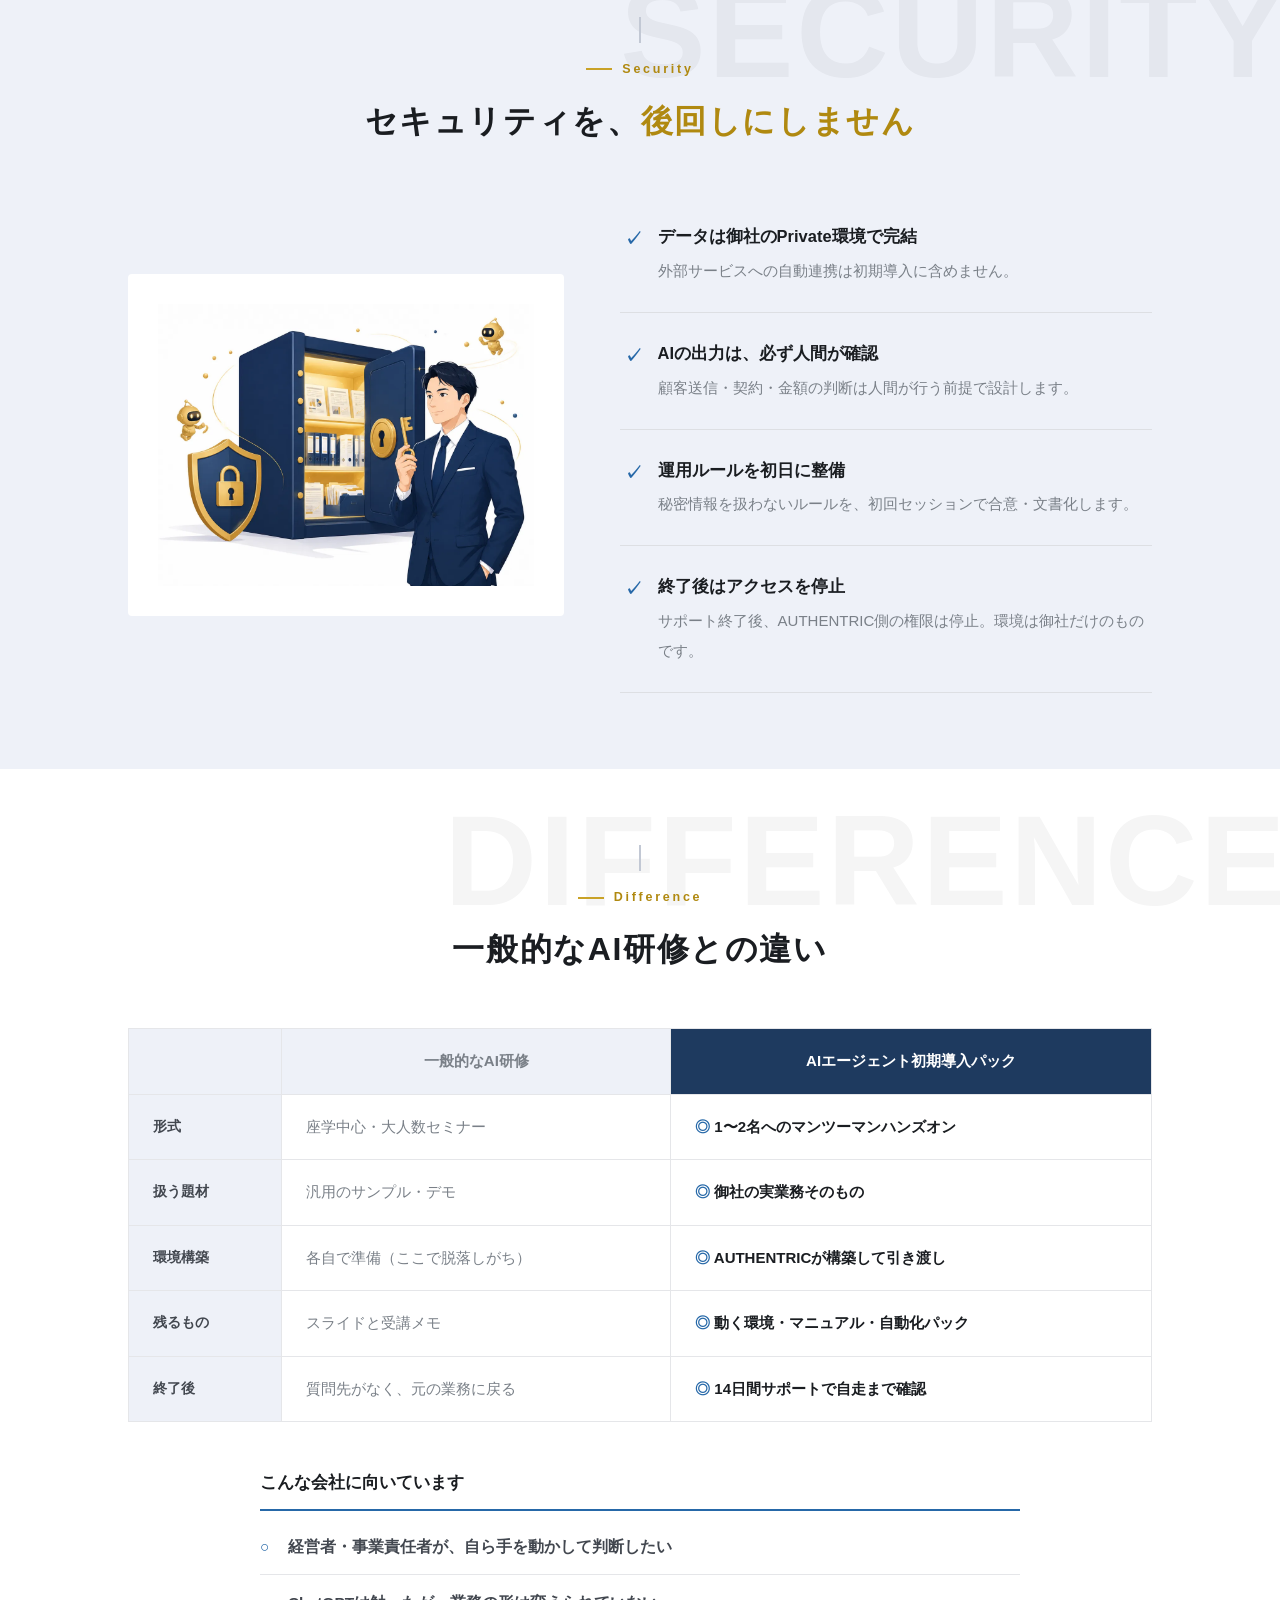
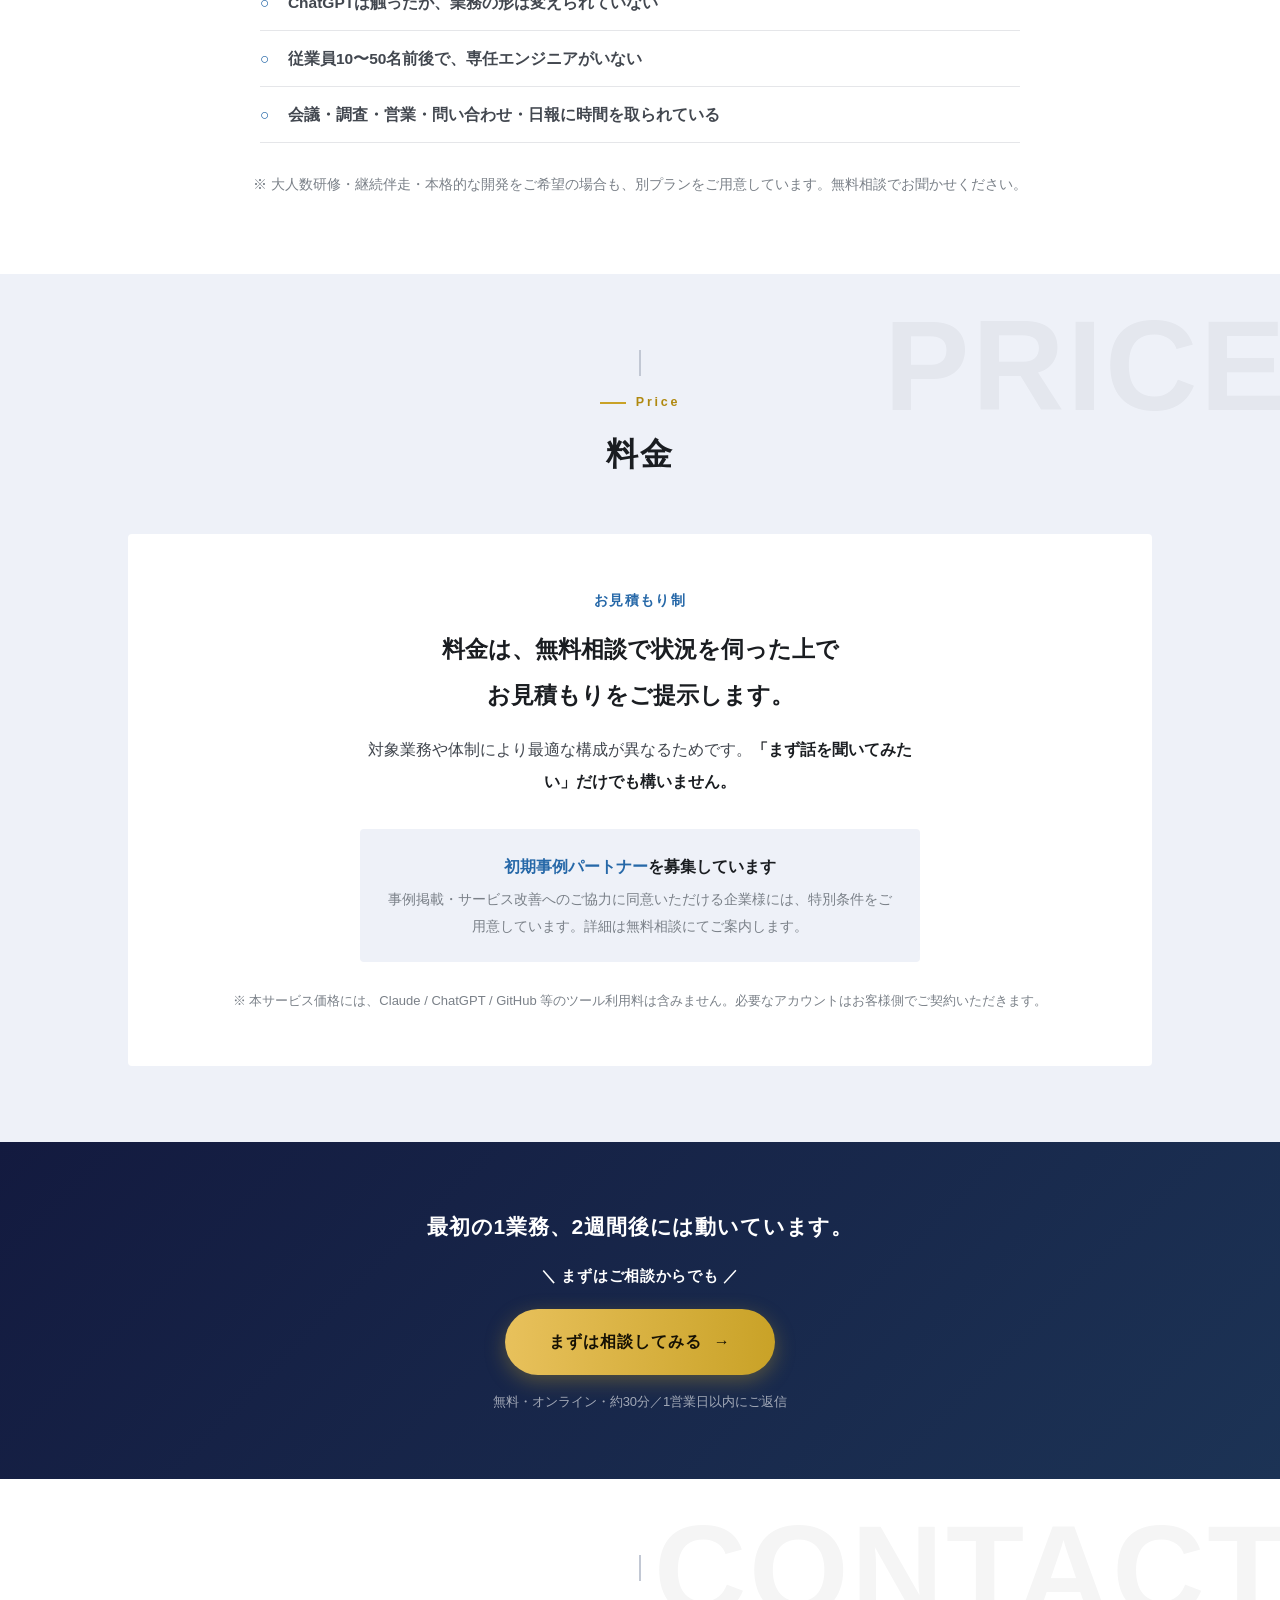
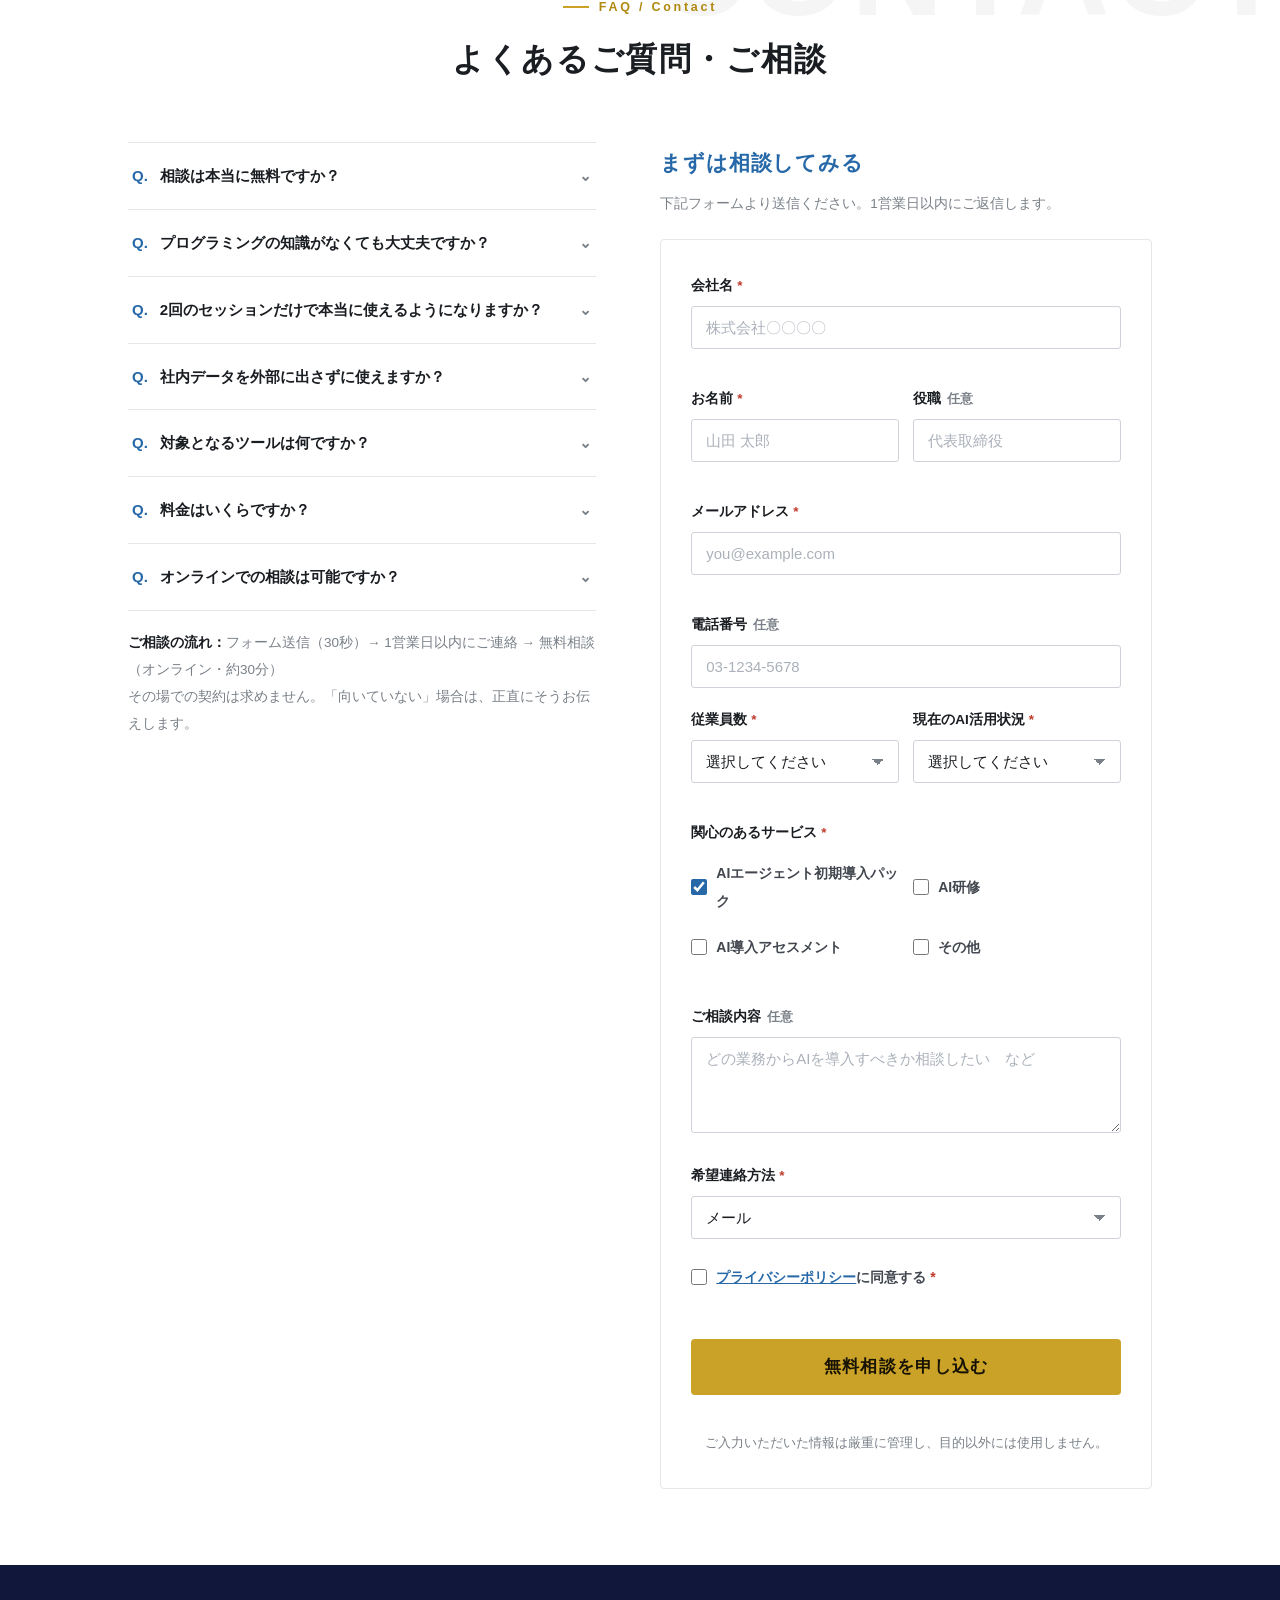
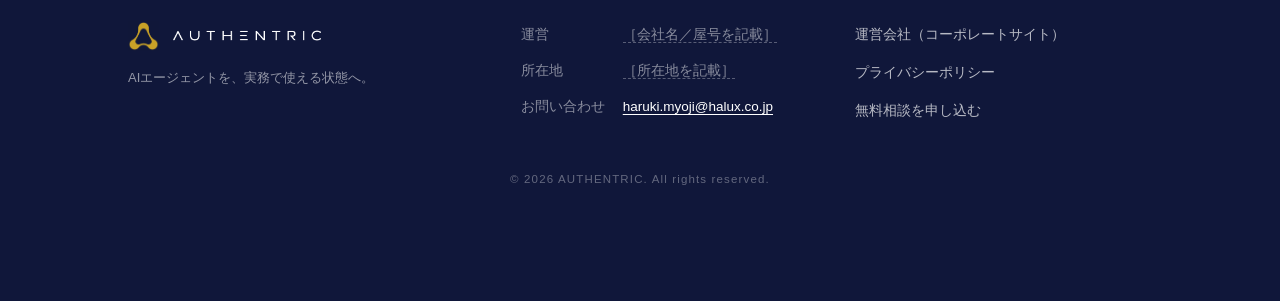
==== commit 262d0be6: "feat: LP v9 — ownerレビュー反映（受講後セクション新設・図の抽象化・文字サイズ拡大ほか） Co-Authored-By: Claude Fable 5 <noreply@anthro" ====
--- a/lp-v7/index.html
+++ b/lp-v7/index.html
@@ -104,7 +104,7 @@
 .sec-head .cap::before{content:"";width:26px;height:2px;background:var(--gold)}
 .sec-head{display:flex;flex-direction:column;align-items:center}
 .sec-lead{
-  text-align:center;font-size:15.5px;color:var(--body-c);max-width:44em;
+  text-align:center;font-size:16.5px;color:var(--body-c);max-width:44em;
   margin:0 auto;line-height:2.2;
 }
 .sec-lead b{color:var(--ink);font-weight:800}
@@ -227,22 +227,6 @@
 .rs-note{margin-left:auto;font-size:12.5px;color:var(--muted);padding-left:20px}
 
 /* ============================================================
-   数字タイル帯
-   ============================================================ */
-.statbar{padding:44px 0 10px;background:#fff}
-.statbar-grid{display:grid;grid-template-columns:repeat(5,1fr);gap:14px}
-.stat{
-  background:#fff;border:1px solid var(--line);border-radius:8px;
-  padding:20px 12px;text-align:center;
-}
-.stat .n{
-  color:var(--gold-txt);font-size:clamp(21px,2.6vw,28px);font-weight:800;
-  line-height:1.4;white-space:nowrap;
-}
-.stat .n small{font-size:.6em;font-weight:800}
-.stat .l{font-size:12.5px;color:var(--muted);font-weight:700;margin-top:2px}
-
-/* ============================================================
    対応ツール帯
    ============================================================ */
 .tools{padding:34px 0;border-bottom:1px solid var(--line)}
@@ -254,6 +238,18 @@
 }
 
 /* ============================================================
+   受講後の姿
+   ============================================================ */
+.after-grid{display:grid;grid-template-columns:repeat(3,1fr);gap:20px;margin-top:48px}
+.after-card{
+  background:#fff;border:1px solid var(--line);border-radius:10px;padding:32px 30px;
+  border-top:4px solid var(--gold);box-shadow:0 4px 20px rgba(21,26,35,.06);
+}
+.after-card .ac-no{color:var(--gold-txt);font-size:15px;font-weight:800;letter-spacing:.18em;display:block;margin-bottom:10px}
+.after-card h3{color:var(--ink);font-size:clamp(18px,2.4vw,21px);font-weight:800;line-height:1.7;margin-bottom:10px}
+.after-card p{font-size:15.5px;color:var(--body-c);line-height:2}
+
+/* ============================================================
    AIエージェントとは（ダーク・発光ダイアグラム）
    ============================================================ */
 .agent-diagram{
@@ -264,7 +260,7 @@
 .ad-col{display:flex;flex-direction:column;gap:12px}
 .ad-bubble{
   background:rgba(255,255,255,.07);border:1px solid rgba(255,255,255,.18);border-radius:12px 12px 12px 2px;
-  padding:14px 18px;font-size:14px;font-weight:700;color:#E6EAF0;line-height:1.8;
+  padding:16px 20px;font-size:15.5px;font-weight:700;color:#E6EAF0;line-height:1.8;
 }
 .ad-arrow{color:var(--gold);font-size:26px;font-weight:900;text-align:center}
 .ad-core-box{
@@ -279,10 +275,10 @@
   box-shadow:0 0 18px 5px rgba(201,162,39,.55);
 }
 .ad-core-name{color:#fff;font-size:18px;font-weight:800;letter-spacing:.06em;margin-bottom:6px}
-.ad-core-sub{color:#9AA3AF;font-size:12.5px;line-height:1.9}
+.ad-core-sub{color:#C0C7D2;font-size:14px;line-height:1.9}
 .ad-out{
   background:rgba(255,255,255,.07);border:1px solid rgba(255,255,255,.18);border-left:3px solid var(--gold);
-  border-radius:6px;padding:12px 16px;font-size:14px;font-weight:800;color:#E6EAF0;
+  border-radius:6px;padding:14px 18px;font-size:15.5px;font-weight:800;color:#E6EAF0;
 }
 .what-points{display:grid;grid-template-columns:repeat(3,1fr);gap:16px;margin-top:52px}
 .wp-item{background:rgba(255,255,255,.06);border:1px solid rgba(255,255,255,.15);border-radius:10px;padding:24px 26px}
@@ -298,7 +294,7 @@
 .issue-item img{width:100%;aspect-ratio:4/3;object-fit:cover}
 .issue-item .it-body{padding:20px 24px 24px;text-align:center}
 .issue-item p{font-size:15.5px;font-weight:800;color:var(--ink);line-height:1.9}
-.issue-item p span{display:block;font-size:13.5px;font-weight:500;color:var(--muted);margin-top:6px}
+.issue-item p span{display:block;font-size:14.5px;font-weight:500;color:var(--muted);margin-top:6px}
 .issue-close{
   margin-top:52px;text-align:center;
 }
@@ -323,12 +319,24 @@
   color:var(--ink);font-size:clamp(20px,2.8vw,26px);font-weight:800;
   line-height:1.75;letter-spacing:.04em;margin-bottom:14px;text-wrap:balance;
 }
-.f-txt>p{font-size:15px;line-height:2.15;margin-bottom:16px}
+.f-txt>p{font-size:16px;line-height:2.15;margin-bottom:16px}
 .f-checks{list-style:none;display:grid;gap:8px}
 .f-checks li{
-  display:flex;gap:10px;align-items:baseline;font-size:14.5px;font-weight:700;color:var(--ink);
+  display:flex;gap:10px;align-items:baseline;font-size:15.5px;font-weight:700;color:var(--ink);
 }
 .f-checks li::before{content:"✓";color:var(--blue);font-weight:800;flex:none}
+
+/* 分担図（Feature1ビジュアル用） */
+.share-card{background:#fff;border-radius:6px;box-shadow:0 6px 22px rgba(26,29,33,.08);padding:30px 32px}
+.shc-title{color:var(--ink);font-size:18px;font-weight:800;margin-bottom:18px;text-align:center}
+.shc-row{display:grid;grid-template-columns:120px 1fr;gap:18px;align-items:center;padding:16px 0;border-top:1px solid var(--line)}
+.shc-who{display:inline-grid;place-items:center;background:var(--gray);color:var(--body-c);border-radius:6px;padding:10px 8px;font-size:14.5px;font-weight:800}
+.shc-who--us{background:var(--navy);color:#fff}
+.shc-you{font-size:17px;font-weight:700;color:var(--ink)}
+.shc-you b{color:var(--gold-txt);font-weight:900;font-size:1.15em}
+.shc-row ul{list-style:none;display:grid;gap:6px}
+.shc-row li{font-size:15px;font-weight:700;color:var(--ink);padding-left:1.5em;position:relative;line-height:1.8}
+.shc-row li::before{content:"✓";position:absolute;left:0;color:var(--blue);font-weight:800}
 
 /* 実物風ドキュメント（Featureビジュアル用） */
 .doc{
@@ -385,9 +393,9 @@
 .step h4{color:var(--ink);font-size:15.5px;font-weight:800;line-height:1.7;margin-bottom:6px}
 .step .s-tag{display:block;font-size:12.5px;color:var(--blue);font-weight:700;margin-bottom:6px}
 .step--gold .s-tag{color:#8F7015}
-.step p{font-size:13.5px;color:var(--muted);line-height:1.9;text-align:left}
+.step p{font-size:15px;color:var(--muted);line-height:1.9;text-align:left}
 .steps-note{
-  margin-top:44px;text-align:center;font-size:15px;color:var(--body-c);line-height:2.2;
+  margin-top:44px;text-align:center;font-size:16px;color:var(--body-c);line-height:2.2;
 }
 .steps-note b{color:var(--ink)}
 
@@ -398,7 +406,7 @@
 .dl-item{background:#fff;border-radius:4px;padding:26px 28px}
 .dl-item .d-no{color:var(--blue);font-size:13px;font-weight:800;letter-spacing:.14em;margin-bottom:8px}
 .dl-item h4{color:var(--ink);font-size:16.5px;font-weight:800;margin-bottom:6px;line-height:1.7}
-.dl-item p{font-size:13.5px;color:var(--muted);line-height:1.95}
+.dl-item p{font-size:15px;color:var(--muted);line-height:1.95}
 .dl-note{margin-top:36px;text-align:center;font-size:15.5px;font-weight:800;color:var(--ink)}
 
 
@@ -416,7 +424,7 @@
 .p-eff small{font-size:.7em;font-weight:700;color:var(--muted)}
 .pack-row .p-no{color:var(--blue);font-size:14px;font-weight:800;letter-spacing:.08em}
 .pack-row h4{color:var(--ink);font-size:16px;font-weight:800}
-.pack-row p{font-size:14px;color:var(--body-c)}
+.pack-row p{font-size:15px;color:var(--body-c)}
 .pack-row p b{color:var(--ink);font-weight:700}
 .pack-row .arr{color:var(--blue);font-weight:800;padding:0 4px}
 .pack-note{margin-top:30px;display:flex;justify-content:center;gap:28px;flex-wrap:wrap;list-style:none}
@@ -435,7 +443,7 @@
 .sec-item{padding:26px 4px;border-bottom:1px solid #DDDFE3;display:flex;gap:16px;align-items:flex-start}
 .sec-item .s-chk{color:var(--blue);font-weight:800;font-size:18px;flex:none;line-height:1.9}
 .sec-item h4{color:var(--ink);font-size:16.5px;font-weight:800;line-height:1.8;margin-bottom:4px}
-.sec-item p{font-size:14px;color:var(--muted);line-height:2}
+.sec-item p{font-size:15px;color:var(--muted);line-height:2}
 
 /* ============================================================
    比較表
@@ -453,7 +461,8 @@
 .cmp td.a::before{content:"◎ ";color:var(--blue);font-weight:800}
 
 /* 向き不向き */
-.fit-grid{display:grid;grid-template-columns:1fr 1fr;gap:0 64px;margin-top:44px}
+.fit-grid{display:grid;grid-template-columns:1fr;margin-top:44px;max-width:760px;margin-left:auto;margin-right:auto}
+.fit-col ul{display:grid;grid-template-columns:1fr;gap:0}
 .fit-col h4{
   color:var(--ink);font-size:16.5px;font-weight:800;margin-bottom:8px;
   padding-bottom:10px;border-bottom:2px solid var(--blue);
@@ -461,7 +470,7 @@
 .fit-col--no h4{border-bottom-color:#CFD3D9;color:var(--muted)}
 .fit-col ul{list-style:none}
 .fit-col li{
-  font-size:14.5px;line-height:2;padding:12px 2px 12px 1.8em;position:relative;
+  font-size:15.5px;line-height:2;padding:12px 2px 12px 1.8em;position:relative;
   color:var(--body-c);font-weight:600;border-bottom:1px solid var(--line);
 }
 .fit-col--yes li::before{content:"○";position:absolute;left:0;color:var(--blue);font-weight:800}
@@ -477,7 +486,7 @@
 .price-card .p-main{
   color:var(--ink);font-size:clamp(18px,2.6vw,23px);font-weight:800;line-height:2;max-width:30em;margin:0 auto;
 }
-.price-card .p-sub{font-size:14.5px;color:var(--body-c);max-width:36em;margin:16px auto 0;line-height:2.1}
+.price-card .p-sub{font-size:15.5px;color:var(--body-c);max-width:36em;margin:16px auto 0;line-height:2.1}
 .price-card .p-sub b{color:var(--ink)}
 .price-partner{
   max-width:560px;margin:30px auto 0;background:var(--gray);border-radius:4px;padding:22px 28px;
@@ -502,7 +511,7 @@
 .faq-item summary::after{content:"⌄";margin-left:auto;color:var(--muted);font-size:15px;flex:none;transition:transform .2s ease}
 .faq-item[open] summary::after{transform:rotate(180deg)}
 .faq-item summary:focus-visible{outline:3px solid var(--blue);outline-offset:-3px}
-.faq-item .faq-a{display:flex;gap:12px;padding:0 4px 20px;font-size:14px;color:var(--body-c);line-height:2.1}
+.faq-item .faq-a{display:flex;gap:12px;padding:0 4px 20px;font-size:15px;color:var(--body-c);line-height:2.1}
 .faq-item .faq-a::before{content:"A.";color:var(--muted);font-weight:800;flex:none}
 
 .form-col h3{color:var(--blue);font-size:clamp(18px,2.4vw,21px);font-weight:800;margin-bottom:6px;letter-spacing:.04em}
@@ -613,8 +622,8 @@
    ============================================================ */
 @media (max-width:960px){
   .hero-grid{grid-template-columns:1fr;gap:40px}
-  .statbar-grid{grid-template-columns:repeat(3,1fr)}
   .agent-diagram{grid-template-columns:1fr}
+  .after-grid{grid-template-columns:1fr}
   .ad-arrow{transform:rotate(90deg);padding:2px 0}
   .what-points{grid-template-columns:1fr}
   .sec-split{grid-template-columns:1fr;gap:28px}
@@ -640,7 +649,6 @@
   .pack-row{grid-template-columns:44px 1fr;gap:4px 14px}
   .pack-row p{grid-column:2}
   .p-eff{grid-column:2;text-align:left}
-  .statbar-grid{grid-template-columns:repeat(2,1fr)}
   .wm{font-size:56px;top:16px}
   .form-row-split,.check-group{grid-template-columns:1fr}
   .footer-grid{grid-template-columns:1fr;gap:26px}
@@ -681,7 +689,7 @@
     <div class="wrap">
       <div class="hero-grid">
         <div>
-          <h1>AIエージェントを、<br><span class="nw"><span class="gd">「自分で動かせる」</span>へ。</span></h1>
+          <h1>Claude Codeで、<br><span class="nw"><span class="gd">経営を動かせる</span>状態へ。</span></h1>
           <p class="hero-sub">経営者・非エンジニアのための AIエージェント導入伴走サービス</p>
           <div class="hero-specs">
             <div class="hero-spec"><div class="n">90分<small>×</small>2回</div><div class="l">ハンズオン</div></div>
@@ -712,17 +720,6 @@
       </div>
     </div>
   </section>
-
-  <!-- 数字タイル帯 -->
-  <div class="statbar" aria-label="サービスの数字">
-    <div class="wrap statbar-grid">
-      <div class="stat"><div class="n">90分<small>×</small>2回</div><div class="l">ハンズオンセッション</div></div>
-      <div class="stat"><div class="n">14日間</div><div class="l">導入後チャットサポート</div></div>
-      <div class="stat"><div class="n">1〜2名</div><div class="l">マンツーマン伴走</div></div>
-      <div class="stat"><div class="n">6→1</div><div class="l">標準パックから選定・実装</div></div>
-      <div class="stat"><div class="n">24h</div><div class="l">問い合わせ返信（営業日）</div></div>
-    </div>
-  </div>
 
   <!-- 対応ツール帯 -->
   <div class="tools">
@@ -735,6 +732,36 @@
   </div>
 
   <!-- ============================================================
+       受講後の姿
+       ============================================================ -->
+  <section class="sec" aria-labelledby="after-h">
+    <span class="wm" aria-hidden="true">AFTER</span>
+    <div class="wrap">
+      <div class="sec-head rv">
+        <span class="cap">受講後のあなた</span>
+        <h2 id="after-h">このパックを受けると、<span class="gd">こうなります</span></h2>
+      </div>
+      <div class="after-grid rv">
+        <div class="after-card">
+          <span class="ac-no">01</span>
+          <h3>AIエージェントを<br>バリバリ触れる</h3>
+          <p>日本語で業務を頼み、成果物を受け取る。その一連の流れを自分の手で回せるようになります。</p>
+        </div>
+        <div class="after-card">
+          <span class="ac-no">02</span>
+          <h3>御社専用のAI環境で<br>自動化が1つ動いている</h3>
+          <p>ハンズオンで実装した自動化が、受講後そのまま実務で稼働しています。</p>
+        </div>
+        <div class="after-card">
+          <span class="ac-no">03</span>
+          <h3>次にどの業務を任せるか<br>自分で判断できる</h3>
+          <p>「AIに何をさせるべきか」を、体験にもとづいて経営判断できるようになります。</p>
+        </div>
+      </div>
+    </div>
+  </section>
+
+  <!-- ============================================================
        そもそもAIエージェントとは（教育・ダーク）
        ============================================================ -->
   <section class="sec sec--dark" aria-labelledby="what-h">
@@ -744,13 +771,13 @@
         <span class="cap">WHAT IS AI AGENT</span>
         <h2 id="what-h">そもそも、<span class="gd">AIエージェント</span>とは？</h2>
       </div>
-      <p class="sec-lead rv">ChatGPTのような「質問に答えるAI」ではなく、<b>日本語で頼むだけで、実際に作業を完了させて成果物を返す</b>AIです。</p>
+      <p class="sec-lead rv">ChatGPTのような「質問に答えるAI」ではなく、<b>日本語で頼むだけで、実際に作業を完了させて成果物を返す</b>AIです。<br>ハンズオンでは、御社の業務をひとつ実際に任せるところまで体験します。</p>
 
       <div class="agent-diagram rv" role="img" aria-label="「先週の会議メモから議事録を作って」と日本語で頼むと、AIエージェントが議事録・お礼メール下書き・週次レポートなどの成果物を作って返す流れの図">
         <div class="ad-col ad-col--in">
           <p class="ad-label">あなたがすること</p>
-          <div class="ad-bubble">「先週の会議メモから<br>議事録を作って」</div>
-          <div class="ad-bubble">「この商談メモから<br>お礼メールの下書きを」</div>
+          <div class="ad-bubble">日々の業務を、<br>日本語でそのまま頼む</div>
+          <div class="ad-bubble">「この資料、<br>まとめておいて」</div>
         </div>
         <div class="ad-arrow" aria-hidden="true">→</div>
         <div class="ad-core">
@@ -762,18 +789,13 @@
         </div>
         <div class="ad-arrow" aria-hidden="true">→</div>
         <div class="ad-col ad-col--out">
-          <p class="ad-label">返ってくる成果物</p>
-          <div class="ad-out">議事録・決定事項・ToDo</div>
-          <div class="ad-out">お礼メールの下書き</div>
-          <div class="ad-out">週次レポート</div>
-        </div>
-      </div>
-
-      <div class="what-points rv">
-        <div class="wp-item"><span class="wp-no">01</span><h4>日本語で頼むだけ</h4><p>プログラミング知識は不要。話しかける感覚で業務を任せられます。</p></div>
-        <div class="wp-item"><span class="wp-no">02</span><h4>業務をまるごと完了</h4><p>回答ではなく「完成した成果物」が返ってきます。議事録・メール・レポートなど。</p></div>
-        <div class="wp-item"><span class="wp-no">03</span><h4>会社の資産になる</h4><p>依頼のたびに手順とテンプレートが蓄積し、だれでも同じ品質で使えるようになります。</p></div>
-      </div>
+          <p class="ad-label">返ってくるもの</p>
+          <div class="ad-out">完成した文書・資料</div>
+          <div class="ad-out">整理されたデータ</div>
+          <div class="ad-out">次のアクション案</div>
+        </div>
+      </div>
+
     </div>
   </section>
 
@@ -847,17 +869,21 @@
       <div class="feat-rows">
         <div class="feat-row rv">
           <div class="f-vis">
-            <div class="doc" aria-hidden="true">
-              <p class="doc-cap">SETUP REPORT</p>
-              <p class="doc-title">初期セットアップ完了報告</p>
-              <p class="doc-sec">AUTHENTRICが実施した項目</p>
-              <p class="doc-row">Claude Code / Codex の接続設定</p>
-              <p class="doc-row">御社専用リポジトリの作成・初期構成</p>
-              <p class="doc-row">指示テンプレート・マニュアルの投入</p>
-              <p class="doc-row">セキュリティルールの文書化</p>
-              <p class="doc-sec">御社にお願いした作業</p>
-              <p class="doc-row mut">ありません（アカウントのご用意のみ）</p>
-              <p class="doc-foot"><span>所要期間</span><b>初回セッションまでに完了</b></p>
+            <div class="share-card" aria-hidden="true">
+              <p class="shc-title">導入準備の分担</p>
+              <div class="shc-row shc-row--you">
+                <span class="shc-who">御社</span>
+                <p class="shc-you">アカウントのご用意 <b>だけ</b></p>
+              </div>
+              <div class="shc-row">
+                <span class="shc-who shc-who--us">AUTHENTRIC</span>
+                <ul>
+                  <li>ツールの選定</li>
+                  <li>環境構築・初期設定</li>
+                  <li>セキュリティルールの整備</li>
+                  <li>御社専用テンプレートの投入</li>
+                </ul>
+              </div>
             </div>
           </div>
           <div class="f-txt">
@@ -960,9 +986,9 @@
         </li>
         <li class="step">
           <span class="s-num" aria-hidden="true">4</span>
-          <h4>14日間サポート</h4>
+          <h4>14日間チャットサポート</h4>
           <span class="s-tag">セッション後</span>
-          <p>チャットで随時対応。自走を確認後、AUTHENTRICのアクセスを停止します。</p>
+          <p>導入直後のつまずきは、チャットで質問し放題。2週間の伴走で、自走まで見届けます。</p>
         </li>
       </ol>
       <p class="steps-note rv">御社の負担は<b>「90分×2回」＋「間で小さな依頼を1回試すこと」</b>だけ。<br>仕込みはすべてAUTHENTRICが行います。</p>
@@ -1024,9 +1050,9 @@
     <div class="wrap">
       <div class="sec-head rv">
         <span class="cap">Automation Packs</span>
-        <h2 id="packs-h">6つの標準パックから、<span class="gd">1つを実装</span></h2>
-      </div>
-      <p class="sec-lead rv">御社の課題に合わせて6つから1つを選定し、実務で使える状態まで導入します。</p>
+        <h2 id="packs-h">ハンズオンで、御社の自動化を<span class="gd">1つ実装します</span></h2>
+      </div>
+      <p class="sec-lead rv">テーマは御社の課題に合わせて一緒に選定します。<b>例えば、こんな業務から始められます。</b></p>
       <div class="pack-list rv">
         <div class="pack-row">
           <span class="p-no">01</span>
@@ -1181,16 +1207,8 @@
             <li>会議・調査・営業・問い合わせ・日報に時間を取られている</li>
           </ul>
         </div>
-        <div class="fit-col fit-col--no">
-          <h4>こんなご要望には向いていません</h4>
-          <ul>
-            <li>全社一斉の大人数研修だけを実施したい</li>
-            <li>本格的なシステム開発・API開発を依頼したい</li>
-            <li>最初から基幹システム連携・自動送信を求めたい</li>
-          </ul>
-        </div>
-      </div>
-      <p class="fit-note rv">※ 大人数研修・継続伴走をご希望の場合も、別プランをご用意しています。無料相談でお聞かせください。</p>
+      </div>
+      <p class="fit-note rv">※ 大人数研修・継続伴走・本格的な開発をご希望の場合も、別プランをご用意しています。無料相談でお聞かせください。</p>
     </div>
   </section>
 
